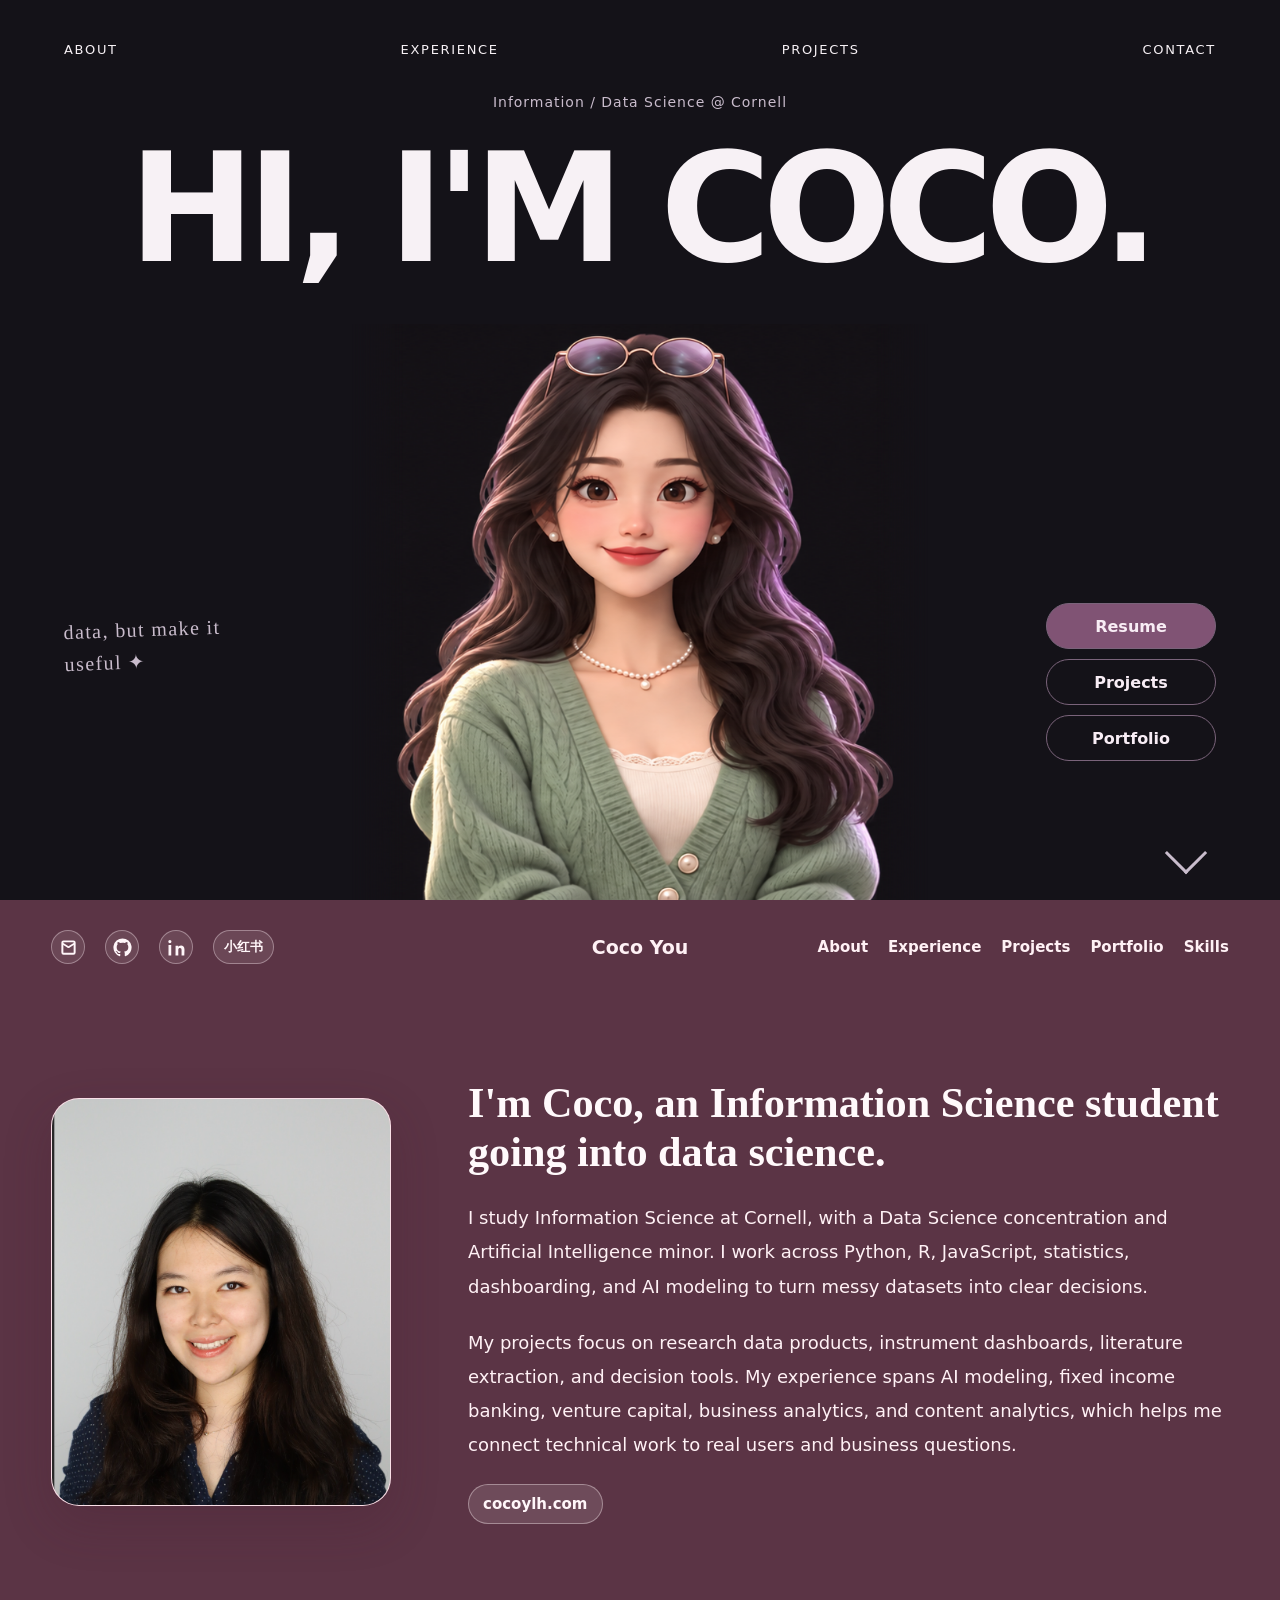
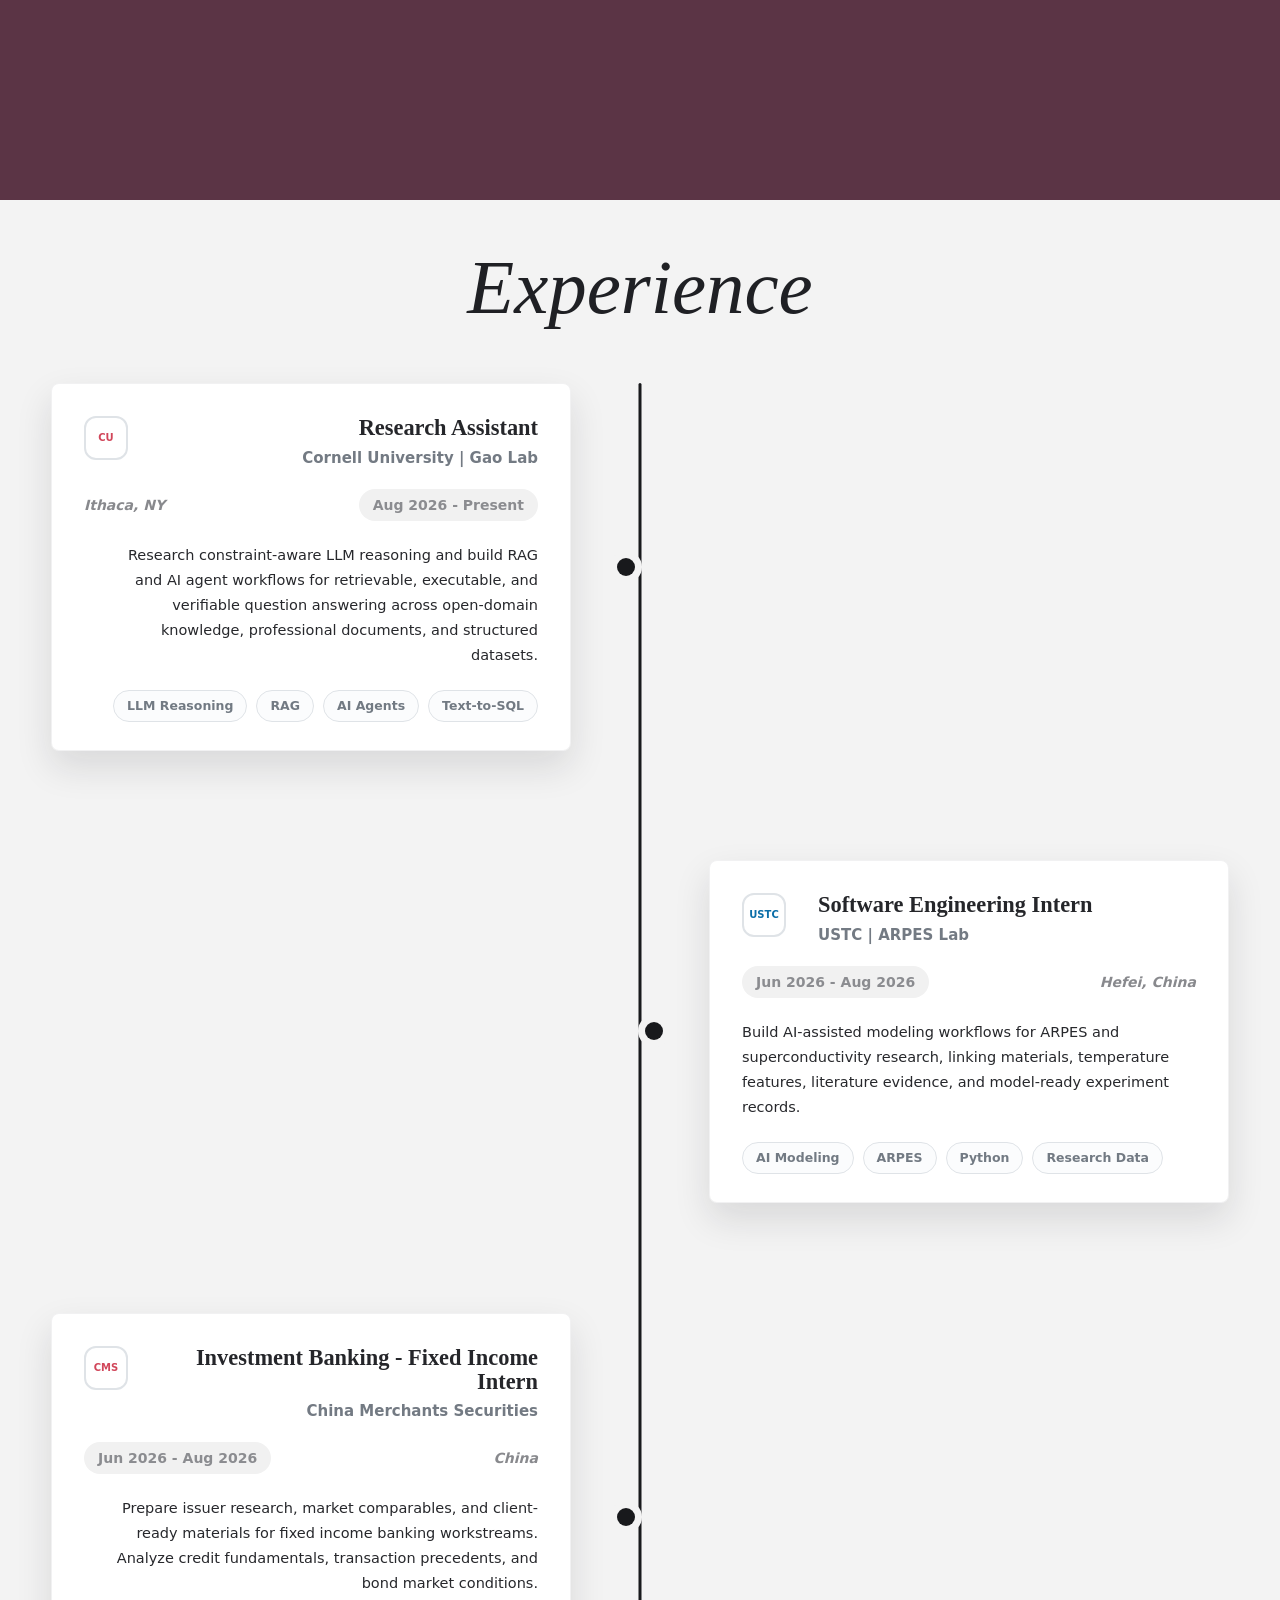
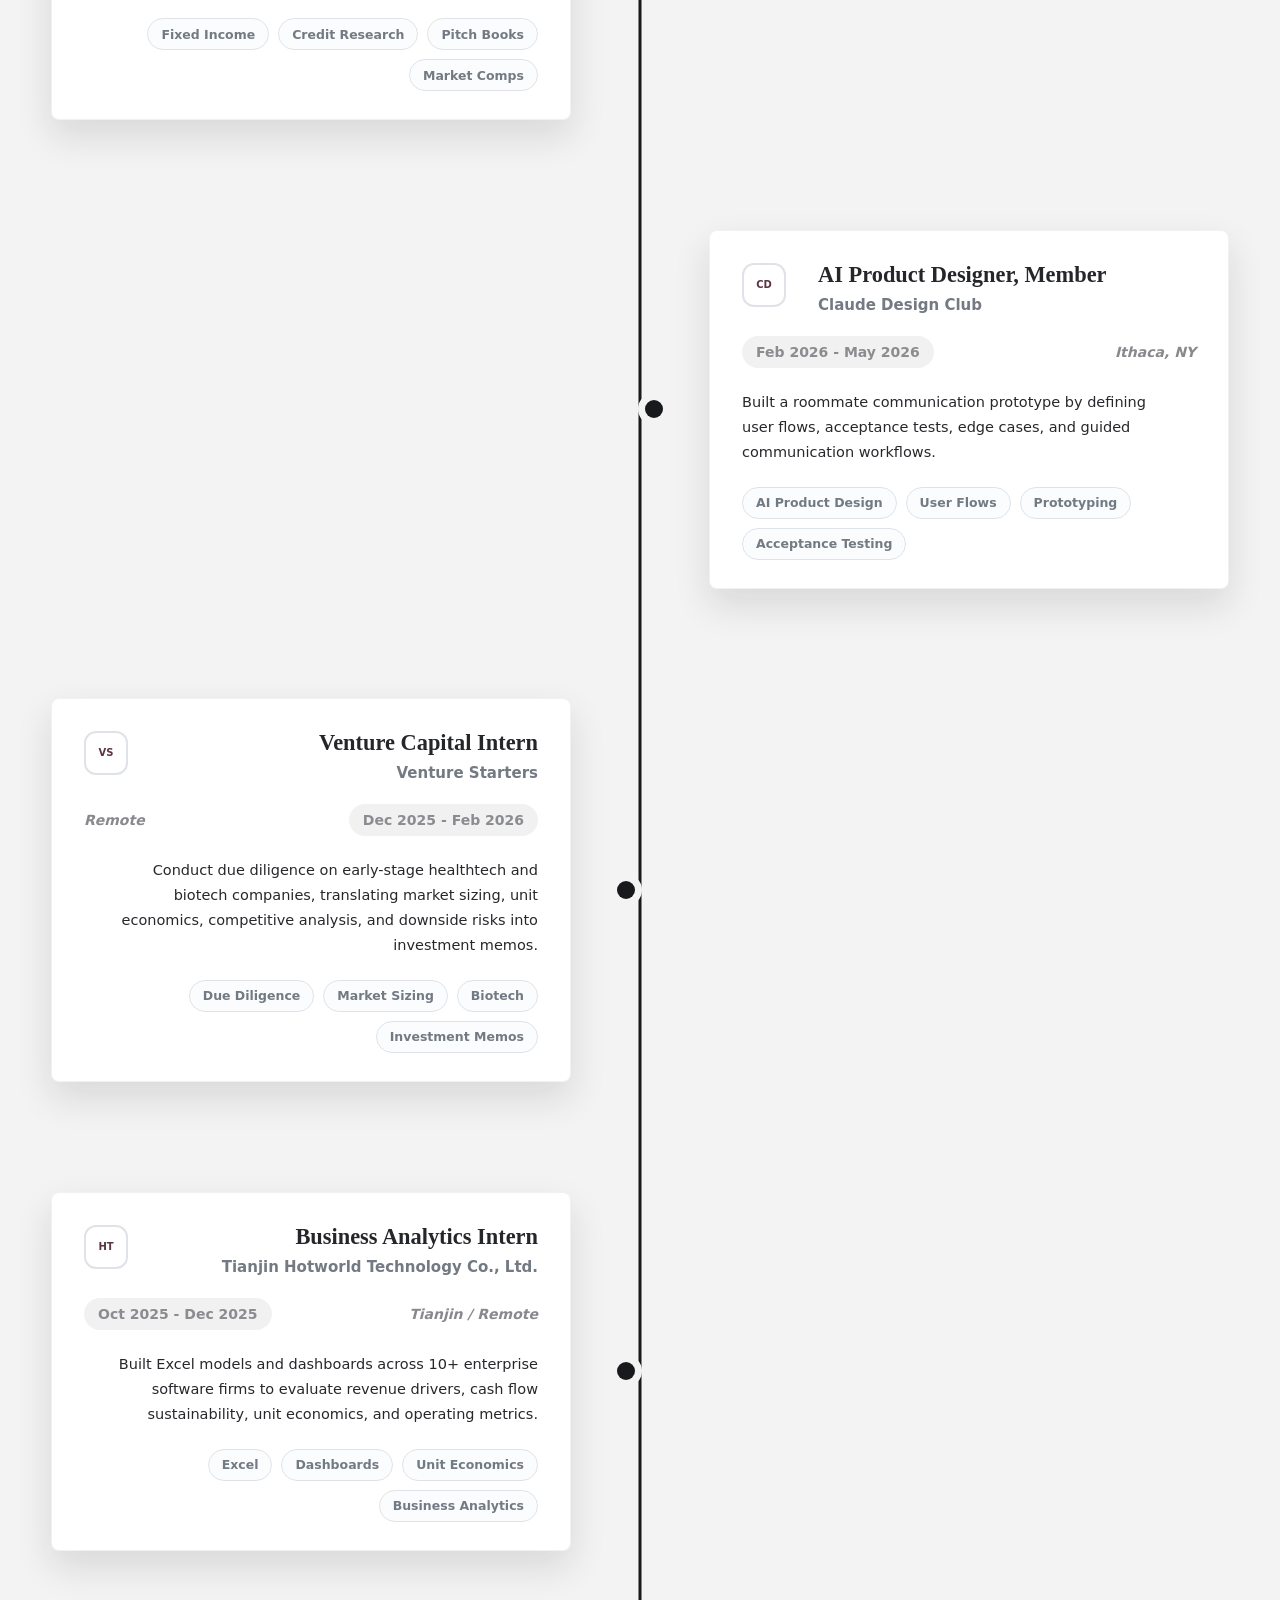
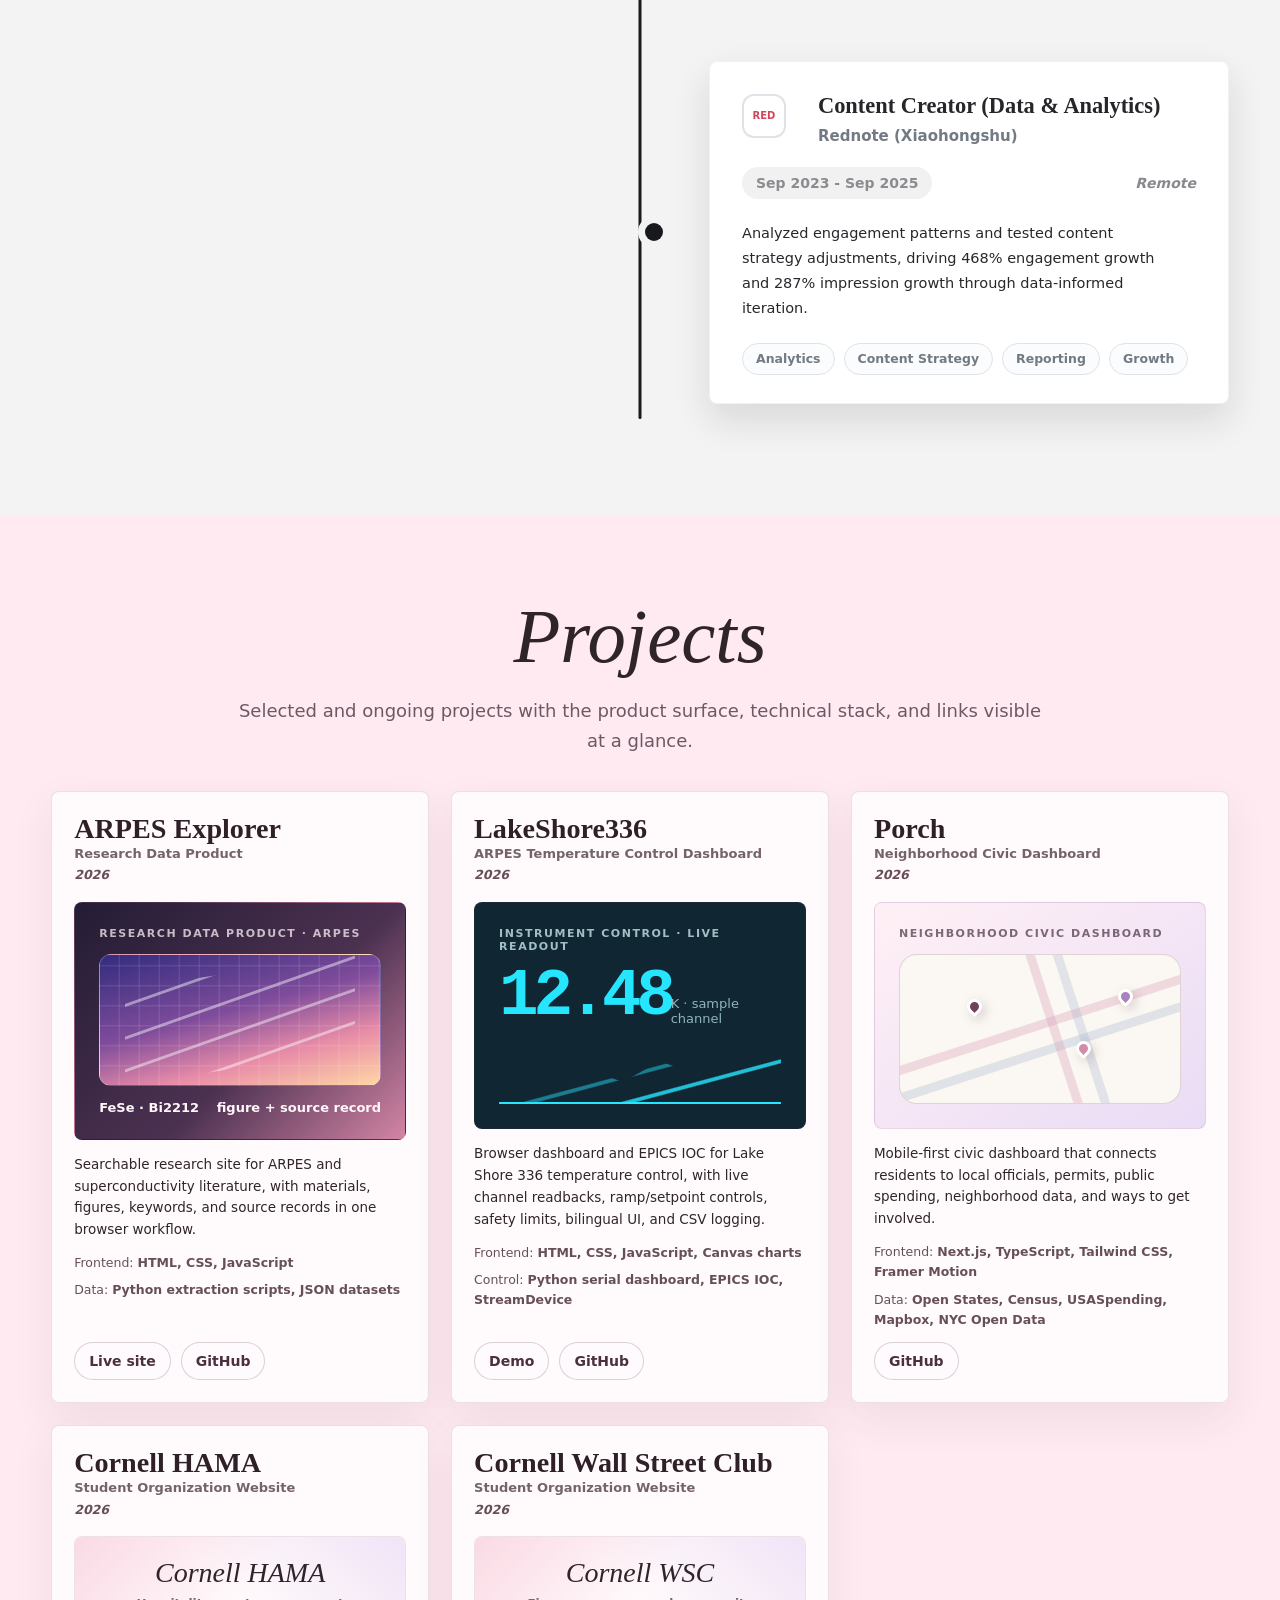
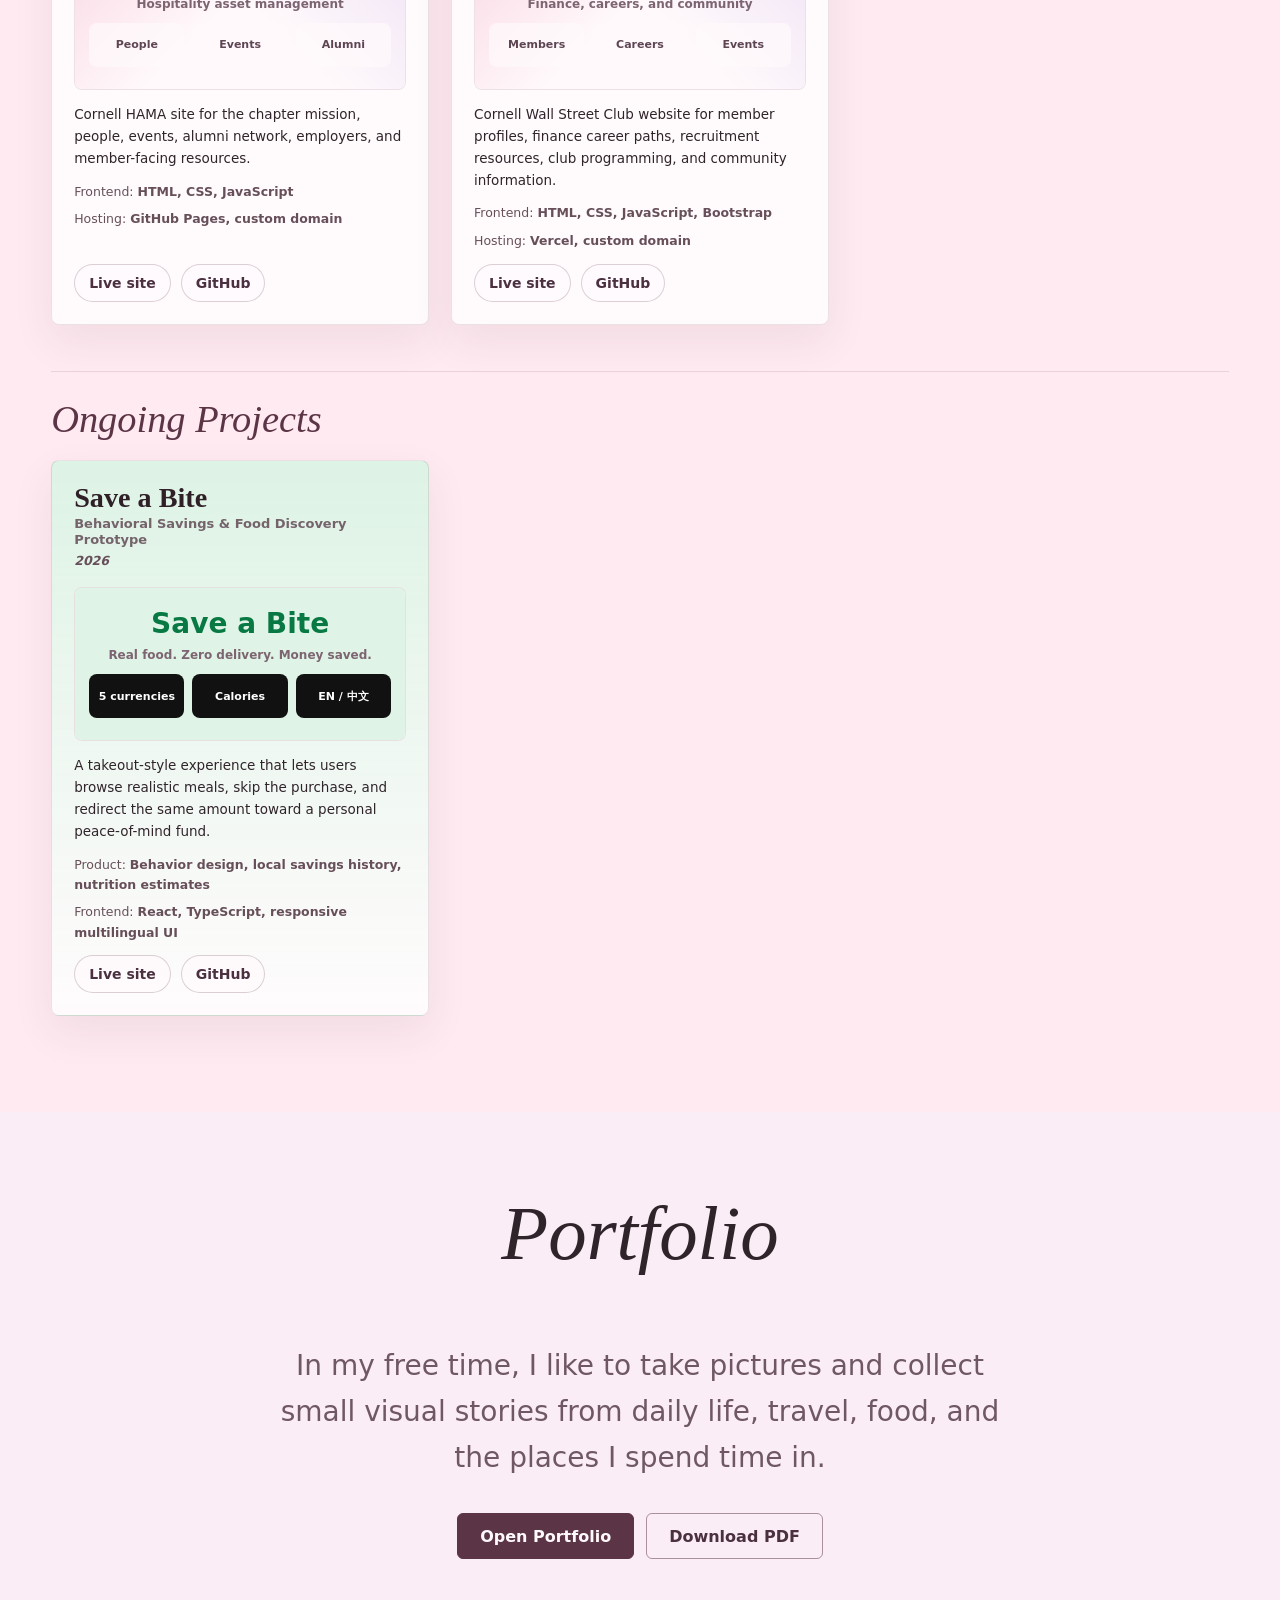
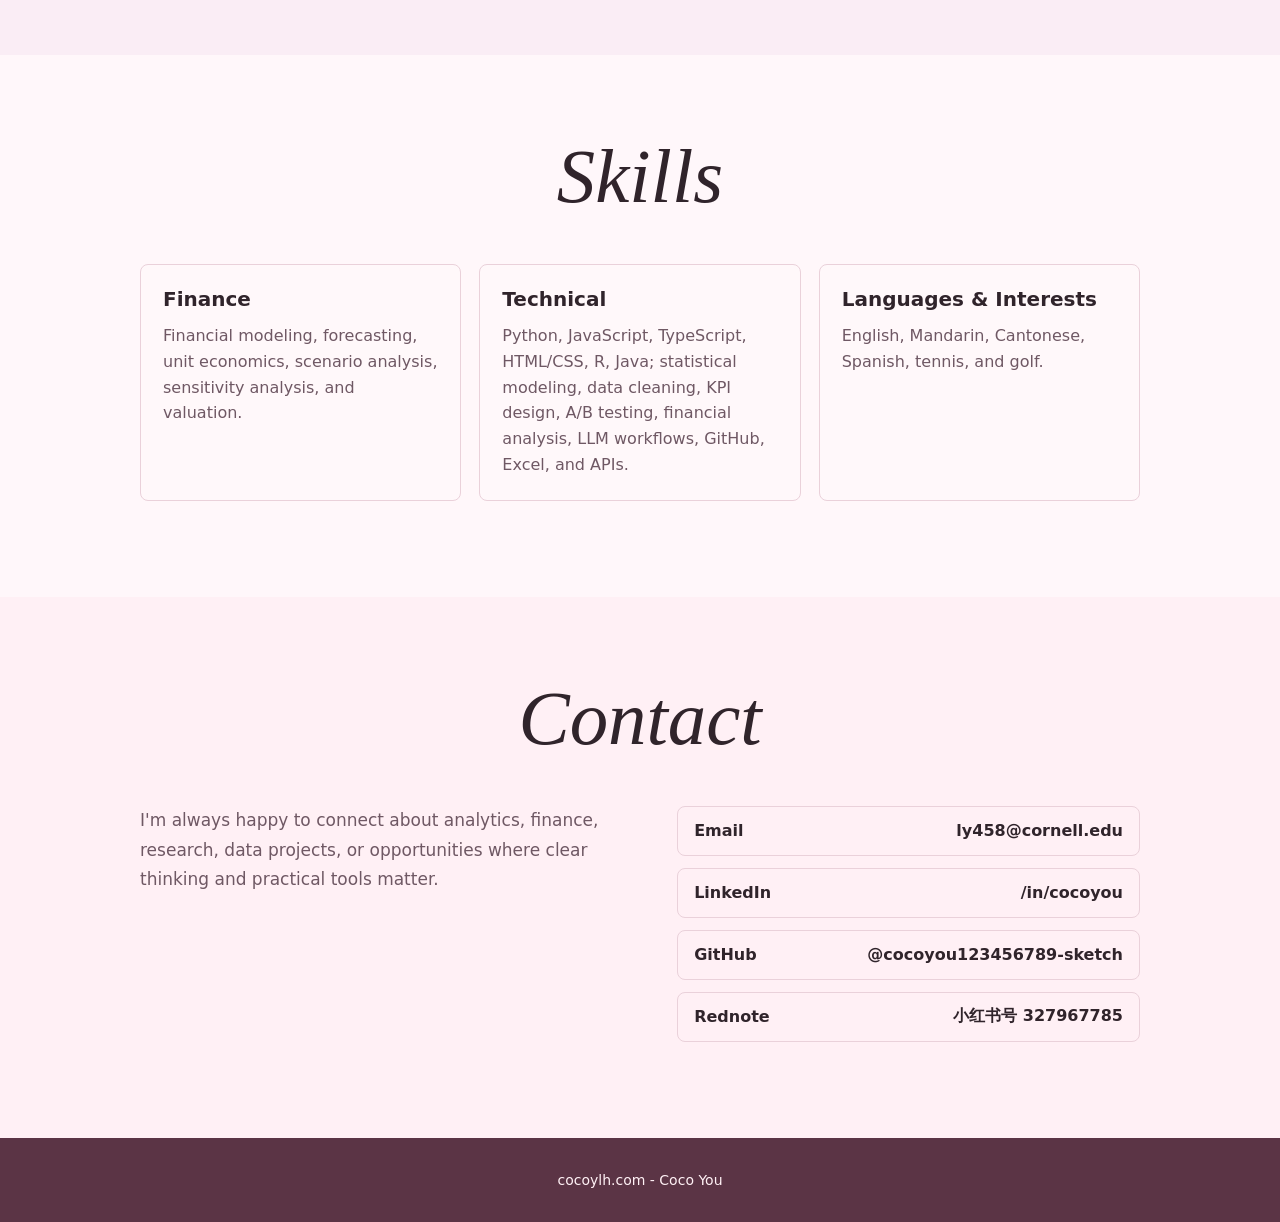
==== index.html @ ee73c0f4 "Smooth avatar gaze with damping and stable pose transitions" ====
<!doctype html>
<html lang="en">
<head>
  <meta charset="utf-8">
  <meta name="viewport" content="width=device-width, initial-scale=1">
  <meta name="description" content="Coco You - Information Science student at Cornell University focused on data science and product analytics.">
  <meta property="og:title" content="Coco You">
  <meta property="og:description" content="Information Science @ Cornell. Data science and product analytics.">
  <meta property="og:type" content="website">
  <meta property="og:image" content="assets/headshot-original.jpeg">
  <title>Coco You</title>
  <style>
    :root {
      --paper: #fff7fa;
      --paper-2: #fff0f5;
      --paper-3: #faedf5;
      --ink: #30242b;
      --muted: #7d6872;
      --dark: #5b3445;
      --dark-soft: #704357;
      --cream: #fff9fb;
      --line: #ead1da;
      --accent: #e9a8bd;
      --mint: #f7d6df;
      --sky: #f8cdda;
      --lilac: #eadcf5;
      --butter: #ffe3ec;
    }

    * {
      box-sizing: border-box;
    }

    html {
      max-width: 100%;
      overflow-x: hidden;
      scroll-behavior: smooth;
    }

    body {
      margin: 0;
      max-width: 100%;
      overflow-x: hidden;
      background: var(--paper);
      color: var(--ink);
      font-family: Inter, ui-sans-serif, system-ui, -apple-system, BlinkMacSystemFont, "Segoe UI", sans-serif;
      letter-spacing: 0;
    }

    a {
      color: inherit;
      text-decoration: none;
    }

    .hero {
      min-height: 100vh;
      display: grid;
      place-items: center;
      padding: 82px 24px 92px;
      position: relative;
      text-align: center;
      background:
        linear-gradient(135deg, rgba(248, 205, 220, 0.62), transparent 38%),
        linear-gradient(225deg, rgba(234, 220, 245, 0.5), transparent 42%),
        var(--paper);
      isolation: isolate;
      overflow: hidden;
    }

    .floating-orb {
      position: absolute;
      z-index: 0;
      border-radius: 50%;
      pointer-events: none;
      will-change: transform;
    }

    .floating-orb.ring-orb {
      width: 260px;
      height: 260px;
      top: 11%;
      left: -92px;
      border: 1px solid rgba(91, 52, 69, 0.16);
      box-shadow: 0 0 0 18px rgba(233, 168, 189, 0.1), 0 0 0 38px rgba(233, 168, 189, 0.06);
      animation: orb-drift 13s ease-in-out infinite;
    }

    .floating-orb.solid-orb {
      width: 150px;
      height: 150px;
      right: 7%;
      bottom: 13%;
      background: var(--lilac);
      opacity: 0.55;
      animation: orb-drift-alt 17s ease-in-out infinite;
    }

    @keyframes orb-drift {
      0%, 100% { transform: translate3d(0, 0, 0) rotate(0deg); }
      35% { transform: translate3d(28px, 16px, 0) rotate(4deg); }
      70% { transform: translate3d(8px, 42px, 0) rotate(-3deg); }
    }

    @keyframes orb-drift-alt {
      0%, 100% { transform: translate3d(0, 0, 0); }
      40% { transform: translate3d(-22px, -18px, 0); }
      75% { transform: translate3d(-8px, 18px, 0); }
    }

    .hero-content {
      display: grid;
      justify-items: center;
      position: relative;
      z-index: 1;
    }

    /* A small, cursor-aware portrait adds the playful, living detail from the reference. */
    .cursor-companion {
      --companion-x: 0px;
      --companion-y: 0px;
      --companion-tilt: 0deg;
      --gaze-x: 0px;
      --gaze-y: 0px;
      --head-turn: 0deg;
      position: absolute;
      z-index: 1;
      right: clamp(18px, 6vw, 92px);
      bottom: clamp(26px, 5vh, 64px);
      width: clamp(246px, 28vw, 410px);
      aspect-ratio: 0.78;
      transform: translate3d(var(--companion-x), var(--companion-y), 0) rotate(var(--companion-tilt));
      transition: transform 520ms cubic-bezier(.2,.75,.25,1);
      pointer-events: none;
      filter: drop-shadow(0 18px 24px rgba(91, 52, 69, .14));
    }

    .companion-card {
      position: relative;
      width: 100%;
      height: 100%;
      padding: 9px 9px 12px;
      border: 1px solid rgba(91, 52, 69, .18);
      border-radius: 44% 44% 22% 22% / 30% 30% 16% 16%;
      background: rgba(255, 249, 251, .72);
      backdrop-filter: blur(8px);
      transform: rotate(-3deg);
    }

    .companion-portrait {
      position: relative;
      height: 100%;
      overflow: hidden;
      perspective: 700px;
      border-radius: 38% 38% 18% 18% / 26% 26% 14% 14%;
      background: var(--lilac);
    }

    .companion-portrait::after {
      content: "";
      position: absolute;
      inset: 0;
      background: linear-gradient(145deg, rgba(255,255,255,.36), transparent 42%, rgba(91,52,69,.12));
      mix-blend-mode: soft-light;
    }

    .companion-portrait img {
      width: 100%;
      height: 100%;
      display: block;
      object-fit: cover;
      object-position: center top;
      transform: translate3d(var(--gaze-x), var(--gaze-y), 0) rotateY(var(--head-turn)) scale(1.08);
      transform-origin: 50% 42%;
      transition: transform 520ms cubic-bezier(.2,.75,.25,1);
    }

    .companion-label {
      position: absolute;
      z-index: 2;
      left: 50%;
      bottom: -13px;
      padding: 6px 11px;
      border: 1px solid var(--line);
      border-radius: 999px;
      background: var(--cream);
      color: var(--dark);
      font-size: 11px;
      font-weight: 750;
      letter-spacing: .08em;
      text-transform: uppercase;
      white-space: nowrap;
      transform: translateX(-50%);
    }

    @media (max-width: 760px) {
      .cursor-companion { display: none; }
    }

    .hero-signoff {
      margin: 25px 0 0;
      color: var(--muted);
      font-family: "Bradley Hand", "Segoe Print", cursive;
      font-size: 18px;
      transform: rotate(-2deg);
    }

    .hero h1 {
      margin: 0;
      font-family: Georgia, "Times New Roman", serif;
      font-size: clamp(62px, 9.8vw, 142px);
      font-style: italic;
      font-weight: 500;
      line-height: 1;
      letter-spacing: 0;
      color: #3a2630;
    }

    .hero p {
      margin: 16px 0 34px;
      color: #5b4651;
      font-size: clamp(21px, 2.2vw, 32px);
      line-height: 1.35;
    }

    .hero p.hero-signoff {
      margin: 25px 0 0;
      color: var(--muted);
      font-size: 18px;
      line-height: 1.2;
    }

    .button-row {
      display: flex;
      justify-content: center;
      gap: 14px;
      flex-wrap: wrap;
    }

    .button {
      min-height: 46px;
      display: inline-flex;
      align-items: center;
      justify-content: center;
      padding: 0 22px;
      border: 1px solid rgba(91, 52, 69, 0.5);
      border-radius: 6px;
      background: transparent;
      color: #4b3040;
      font-weight: 650;
    }

    .button.primary {
      background: var(--dark);
      border-color: var(--dark);
      color: var(--cream);
    }

    .arrow {
      width: 30px;
      height: 30px;
      position: absolute;
      left: 50%;
      bottom: 32px;
      border-right: 3px solid #5b3445;
      border-bottom: 3px solid #5b3445;
      transform: translateX(-50%) rotate(45deg);
    }

    .dark {
      min-height: 100vh;
      padding: 30px clamp(22px, 4vw, 56px) 92px;
      background: var(--dark);
      color: var(--cream);
    }

    .nav {
      display: grid;
      grid-template-columns: 1fr auto 1fr;
      gap: 22px;
      align-items: center;
      margin-bottom: clamp(48px, 9vw, 116px);
    }

    .socials,
    .nav-links {
      display: flex;
      gap: 20px;
      align-items: center;
    }

    .nav-links {
      justify-content: flex-end;
      color: #fff1f5;
      font-size: 15px;
      font-weight: 550;
    }

    .brand {
      color: #fff1f5;
      font-size: 19px;
      font-weight: 700;
    }

    .icon-link {
      width: 34px;
      height: 34px;
      display: grid;
      place-items: center;
      border: 1px solid rgba(255, 241, 245, 0.36);
      border-radius: 50%;
      background: rgba(255, 241, 245, 0.1);
      color: #fff6f9;
      transition: background 160ms ease, border-color 160ms ease, transform 160ms ease;
    }

    .icon-link:hover {
      transform: translateY(-2px);
      border-color: rgba(255, 241, 245, 0.72);
      background: rgba(255, 241, 245, 0.18);
    }

    .icon-link svg {
      width: 19px;
      height: 19px;
      fill: currentColor;
    }

    .icon-link.text-icon {
      width: auto;
      min-width: 58px;
      padding: 0 10px;
      border-radius: 999px;
      font-size: 13px;
      font-weight: 850;
      letter-spacing: 0;
    }

    .about {
      max-width: 1260px;
      display: grid;
      grid-template-columns: minmax(230px, 340px) minmax(0, 1fr);
      gap: clamp(36px, 6vw, 88px);
      align-items: center;
      margin: 0 auto;
    }

    .portrait {
      width: 100%;
      max-width: 340px;
      justify-self: center;
      aspect-ratio: 1 / 1.2;
      overflow: hidden;
      border: 1px solid rgba(255, 241, 245, 0.32);
      border-radius: 28px;
      background: var(--mint);
      box-shadow: 0 18px 48px rgba(65, 30, 46, 0.24);
    }

    .portrait img {
      display: block;
      width: 100%;
      height: 100%;
      object-fit: cover;
      object-position: center -18px;
    }

    .about h2 {
      max-width: 980px;
      margin: 0 0 24px;
      font-family: Georgia, "Times New Roman", serif;
      font-size: clamp(31px, 3.3vw, 50px);
      font-weight: 600;
      line-height: 1.16;
      letter-spacing: 0;
    }

    .about p {
      max-width: 970px;
      margin: 0 0 22px;
      color: #fff1f5;
      font-size: 18px;
      line-height: 1.9;
    }

    .about-site-link {
      display: inline-flex;
      align-items: center;
      min-height: 40px;
      padding: 0 14px;
      border: 1px solid rgba(255, 241, 245, 0.38);
      border-radius: 999px;
      background: rgba(255, 241, 245, 0.12);
      color: #fff6f9;
      font-size: 15px;
      font-weight: 800;
    }

    .about-site-link:hover {
      background: rgba(255, 241, 245, 0.2);
      border-color: rgba(255, 241, 245, 0.68);
    }

    .section {
      padding: 82px clamp(22px, 4vw, 56px) 96px;
      background: var(--paper);
    }

    .section.alt {
      background: var(--paper-2);
    }

    .section.blush {
      background: #ffeaf1;
    }

    .section.portfolio-section {
      background: var(--paper-3);
    }

    .section h2 {
      margin: 0 0 46px;
      text-align: center;
      font-family: Georgia, "Times New Roman", serif;
      font-size: clamp(48px, 6vw, 86px);
      font-style: italic;
      font-weight: 500;
      line-height: 1.05;
      letter-spacing: 0;
    }

    .creative-portfolio {
      max-width: 920px;
      margin: 0 auto;
      display: grid;
      gap: 22px;
      text-align: center;
    }

    .creative-portfolio p {
      max-width: 760px;
      margin: 0 auto;
      color: #6f5864;
      font-size: clamp(20px, 2.2vw, 28px);
      line-height: 1.65;
    }

    .portfolio-actions {
      display: flex;
      justify-content: center;
      gap: 12px;
      flex-wrap: wrap;
      margin-top: 10px;
    }

    .experience-timeline,
    .card-grid,
    .project-grid,
    .contact {
      max-width: 1000px;
      margin: 0 auto;
    }

    .experience-section {
      background: #f3f3f3;
      padding-top: 48px;
    }

    .experience-section h2 {
      margin-bottom: 54px;
      color: #1f2024;
    }

    .experience-timeline {
      position: relative;
      display: grid;
      grid-template-columns: minmax(0, 1fr) 92px minmax(0, 1fr);
      row-gap: 110px;
      column-gap: 72px;
      max-width: 1220px;
      padding: 0 0 16px;
    }

    .experience-timeline::before {
      content: "";
      position: absolute;
      top: 0;
      bottom: 0;
      left: 50%;
      width: 3px;
      border-radius: 999px;
      background: #18191c;
      transform: translateX(-50%);
    }

    .experience-card {
      position: relative;
      width: calc(50% - 54px);
      max-width: 520px;
      min-height: 340px;
      display: grid;
      align-content: space-between;
      gap: 22px;
      padding: 32px 32px 28px;
      border: 1px solid rgba(30, 31, 35, 0.06);
      border-radius: 8px;
      background: #ffffff;
      box-shadow: 0 16px 36px rgba(26, 27, 31, 0.12);
      color: #25262a;
    }

    .experience-card::after {
      content: "";
      position: absolute;
      top: 50%;
      width: 18px;
      height: 18px;
      border-radius: 50%;
      background: #18191c;
      transform: translateY(-50%);
      box-shadow: 0 0 0 7px #f3f3f3;
    }

    .experience-card.left {
      grid-column: 1 / -1;
      justify-self: start;
      text-align: right;
    }

    .experience-card.left::after {
      right: -65px;
    }

    .experience-card.right {
      grid-column: 1 / -1;
      justify-self: end;
      text-align: left;
    }

    .experience-card.right::after {
      left: -65px;
    }

    .experience-head {
      display: grid;
      grid-template-columns: 58px 1fr;
      gap: 18px;
      align-items: start;
    }

    .experience-logo {
      width: 44px;
      height: 44px;
      display: grid;
      place-items: center;
      border: 2px solid #dfe3e7;
      border-radius: 12px;
      background: #fff;
      color: #5b3445;
      font-size: 10px;
      font-weight: 900;
      line-height: 1;
      text-align: center;
    }

    .experience-logo.mark-ring {
      color: #111;
      font-size: 20px;
    }

    .experience-logo.mark-blue {
      color: #0b6ea8;
    }

    .experience-logo.mark-red {
      color: #d1465a;
    }

    .experience-title h3 {
      margin: 0 0 8px;
      font-family: Georgia, "Times New Roman", serif;
      font-size: clamp(22px, 1.75vw, 29px);
      font-weight: 700;
      line-height: 1.05;
      letter-spacing: 0;
    }

    .experience-title strong {
      color: #737a83;
      font-size: 15px;
      line-height: 1.22;
    }

    .experience-meta {
      display: flex;
      align-items: center;
      justify-content: space-between;
      gap: 18px;
      color: #88898d;
      font-size: 14px;
      font-style: italic;
      font-weight: 700;
    }

    .experience-card.left .experience-meta {
      flex-direction: row-reverse;
    }

    .experience-date {
      display: inline-flex;
      align-items: center;
      min-height: 32px;
      padding: 0 14px;
      border-radius: 999px;
      background: #f1f1f1;
      color: #8b8c90;
      font-style: normal;
      font-weight: 800;
      white-space: nowrap;
    }

    .experience-copy {
      max-width: 430px;
      margin: 0;
      color: #27282c;
      font-size: 14.5px;
      line-height: 1.72;
    }

    .experience-card.left .experience-copy {
      margin-left: auto;
    }

    .experience-tags {
      display: flex;
      flex-wrap: wrap;
      gap: 9px;
    }

    .experience-card.left .experience-tags {
      justify-content: flex-end;
    }

    .experience-tag {
      display: inline-flex;
      align-items: center;
      justify-content: center;
      min-height: 32px;
      padding: 0 13px;
      border: 1px solid #dfe3e7;
      border-radius: 999px;
      background: #fbfcfd;
      color: #727a83;
      font-size: 12.5px;
      font-weight: 800;
    }

    .js-enabled .experience-timeline::before {
      transform: translateX(-50%) scaleY(0);
      transform-origin: top center;
      transition: transform 1200ms cubic-bezier(0.22, 1, 0.36, 1);
    }

    .js-enabled .experience-section.is-visible .experience-timeline::before {
      transform: translateX(-50%) scaleY(1);
    }

    .js-enabled .experience-card {
      opacity: 0;
      transition:
        opacity 700ms ease,
        transform 850ms cubic-bezier(0.22, 1, 0.36, 1);
      will-change: opacity, transform;
    }

    .js-enabled .experience-card.left {
      transform: translateX(-36px);
    }

    .js-enabled .experience-card.right {
      transform: translateX(36px);
    }

    .js-enabled .experience-section.is-visible .experience-card {
      opacity: 1;
      transform: translateX(0);
    }

    .js-enabled .experience-card::after {
      opacity: 0;
      transform: translateY(-50%) scale(0.45);
      transition:
        opacity 420ms ease,
        transform 520ms cubic-bezier(0.22, 1, 0.36, 1);
    }

    .js-enabled .experience-section.is-visible .experience-card::after {
      opacity: 1;
      transform: translateY(-50%) scale(1);
    }

    .js-enabled .experience-tag {
      opacity: 0;
      transform: translateY(8px);
      transition:
        opacity 420ms ease,
        transform 520ms cubic-bezier(0.22, 1, 0.36, 1);
    }

    .js-enabled .experience-section.is-visible .experience-tag {
      opacity: 1;
      transform: translateY(0);
    }

    .js-enabled .experience-card:nth-child(1),
    .js-enabled .experience-card:nth-child(1)::after {
      transition-delay: 80ms;
    }

    .js-enabled .experience-card:nth-child(2),
    .js-enabled .experience-card:nth-child(2)::after {
      transition-delay: 220ms;
    }

    .js-enabled .experience-card:nth-child(3),
    .js-enabled .experience-card:nth-child(3)::after {
      transition-delay: 360ms;
    }

    .js-enabled .experience-card:nth-child(4),
    .js-enabled .experience-card:nth-child(4)::after {
      transition-delay: 500ms;
    }

    .js-enabled .experience-card:nth-child(5),
    .js-enabled .experience-card:nth-child(5)::after {
      transition-delay: 640ms;
    }

    .js-enabled .experience-card:nth-child(6),
    .js-enabled .experience-card:nth-child(6)::after {
      transition-delay: 780ms;
    }

    .js-enabled .experience-card:nth-child(7),
    .js-enabled .experience-card:nth-child(7)::after {
      transition-delay: 920ms;
    }

    .js-enabled .experience-section.is-visible .experience-card:nth-child(1) .experience-tag {
      transition-delay: 300ms;
    }

    .js-enabled .experience-section.is-visible .experience-card:nth-child(2) .experience-tag {
      transition-delay: 440ms;
    }

    .js-enabled .experience-section.is-visible .experience-card:nth-child(3) .experience-tag {
      transition-delay: 580ms;
    }

    .js-enabled .experience-section.is-visible .experience-card:nth-child(4) .experience-tag {
      transition-delay: 720ms;
    }

    .js-enabled .experience-section.is-visible .experience-card:nth-child(5) .experience-tag {
      transition-delay: 860ms;
    }

    .js-enabled .experience-section.is-visible .experience-card:nth-child(6) .experience-tag {
      transition-delay: 1000ms;
    }

    .js-enabled .experience-section.is-visible .experience-card:nth-child(7) .experience-tag {
      transition-delay: 1140ms;
    }

    @media (prefers-reduced-motion: reduce) {
      .js-enabled .experience-timeline::before,
      .js-enabled .experience-card,
      .js-enabled .experience-card::after,
      .js-enabled .experience-tag {
        opacity: 1;
        transform: none;
        transition: none;
      }

      .js-enabled .experience-card::after {
        transform: translateY(-50%);
      }

      .floating-orb {
        animation: none;
      }
    }

    .card-grid {
      display: grid;
      grid-template-columns: repeat(3, minmax(0, 1fr));
      gap: 18px;
    }

    .card {
      min-height: 168px;
      padding: 22px;
      border: 1px solid var(--line);
      border-radius: 8px;
      background: rgba(255, 250, 252, 0.5);
    }

    .project-intro {
      max-width: 820px;
      margin: -28px auto 34px;
      color: #6f5864;
      font-size: 18px;
      line-height: 1.7;
      text-align: center;
    }

    .project-grid {
      max-width: 1560px;
      display: grid;
      grid-template-columns: repeat(3, minmax(0, 1fr));
      gap: 22px;
      align-items: stretch;
    }

    .project-group-heading {
      grid-column: 1 / -1;
      margin: 24px 0 -2px;
      padding-top: 26px;
      border-top: 1px solid var(--line);
      color: var(--dark);
      font-family: Georgia, "Times New Roman", serif;
      font-size: clamp(28px, 3vw, 42px);
      font-style: italic;
      line-height: 1.1;
    }

    .project-timeline {
      max-width: 980px;
      margin: 0 auto;
      display: grid;
      gap: 64px;
    }

    .project-entry {
      display: grid;
      grid-template-columns: minmax(150px, 190px) minmax(0, 1fr);
      gap: clamp(28px, 5vw, 58px);
      padding-top: 38px;
      border-top: 1px solid var(--line);
    }

    .project-entry:first-child {
      padding-top: 0;
      border-top: 0;
    }

    .project-time {
      color: var(--muted);
      font-size: 18px;
      font-style: italic;
      line-height: 1.45;
    }

    .project-time strong {
      display: block;
      margin-bottom: 8px;
      color: var(--dark);
      font-size: 14px;
      font-style: normal;
      letter-spacing: 0.08em;
      text-transform: uppercase;
    }

    .project-case {
      display: grid;
      gap: 24px;
    }

    .project-case h3 {
      margin: 0;
      font-family: Georgia, "Times New Roman", serif;
      font-size: clamp(38px, 5vw, 68px);
      font-weight: 650;
      line-height: 0.98;
      letter-spacing: 0;
      color: #2f2028;
    }

    .project-subtitle {
      margin: -12px 0 0;
      color: #74636b;
      font-size: clamp(21px, 2.2vw, 29px);
      font-weight: 800;
      line-height: 1.25;
    }

    .project-showcase {
      width: min(100%, 720px);
      justify-self: center;
      margin: 10px 0 4px;
    }

    .project-case .project-visual {
      min-height: 260px;
      border-radius: 14px;
      box-shadow: 0 22px 56px rgba(91, 52, 69, 0.12);
    }

    .project-case .site-preview-card {
      min-height: 260px;
    }

    .project-copy {
      margin: 0;
      color: #30242b;
      font-size: clamp(20px, 2.25vw, 28px);
      line-height: 1.72;
    }

    .build-notes {
      display: grid;
      gap: 10px;
      color: #30242b;
      font-size: 19px;
      line-height: 1.5;
    }

    .build-notes p {
      margin: 0;
    }

    .build-notes strong {
      font-weight: 850;
    }

    .project-link-row {
      display: flex;
      flex-wrap: wrap;
      gap: 10px;
    }

    .project-link-row a {
      display: inline-flex;
      align-items: center;
      min-height: 38px;
      padding: 0 14px;
      border: 1px solid rgba(91, 52, 69, 0.22);
      border-radius: 999px;
      background: rgba(255, 250, 252, 0.72);
      color: #4b3040;
      font-size: 14px;
      font-weight: 750;
    }

    .project-card {
      min-height: 500px;
      display: flex;
      flex-direction: column;
      gap: 12px;
      padding: 22px;
      border: 1px solid rgba(91, 52, 69, 0.13);
      border-radius: 8px;
      background: rgba(255, 255, 255, 0.82);
      box-shadow: 0 16px 42px rgba(91, 52, 69, 0.08);
      transition: transform 180ms ease, box-shadow 180ms ease;
    }

    .project-card:hover {
      transform: translateY(-4px);
      box-shadow: 0 24px 70px rgba(91, 52, 69, 0.13);
    }

    .project-content {
      display: grid;
      gap: 3px;
    }

    .project-card.mint {
      background: linear-gradient(180deg, rgba(247, 214, 223, 0.86), rgba(255, 250, 252, 0.62));
    }

    .project-card.sky {
      background: linear-gradient(180deg, rgba(248, 205, 218, 0.82), rgba(255, 250, 252, 0.62));
    }

    .project-card.blush-card {
      background: linear-gradient(180deg, rgba(255, 218, 229, 0.86), rgba(255, 250, 252, 0.62));
    }

    .project-card.lilac {
      background: linear-gradient(180deg, rgba(234, 220, 245, 0.82), rgba(255, 250, 252, 0.62));
    }

    .project-card.butter {
      background: linear-gradient(180deg, rgba(255, 227, 236, 0.86), rgba(255, 250, 252, 0.62));
    }

    .project-card.leetcode-card {
      background: linear-gradient(180deg, rgba(220, 238, 232, 0.92), rgba(255, 250, 252, 0.72));
    }

    .project-card .site-preview-card.leetcode-preview {
      background: #151e1b;
      color: #e3eee9;
    }

    .project-card .site-preview-card.leetcode-preview strong {
      color: #e3eee9;
      font-family: ui-monospace, SFMono-Regular, Menlo, Monaco, Consolas, monospace;
      font-style: normal;
      font-weight: 750;
    }

    .project-card .site-preview-card.leetcode-preview span {
      color: #a9bbb5;
    }

    .project-card .leetcode-preview .mini-metric {
      border: 1px solid #33423d;
      background: #24312d;
      color: #8ee3c8;
    }

    .project-card.savebite-card {
      background: linear-gradient(180deg, rgba(220, 243, 228, 0.96), rgba(255, 255, 255, 0.82));
    }

    .project-card .site-preview-card.savebite-preview {
      background: #dff4e6;
      color: #111;
    }

    .project-card .site-preview-card.savebite-preview strong {
      color: #087943;
      font-family: Inter, ui-sans-serif, system-ui, sans-serif;
      font-style: normal;
      font-weight: 850;
    }

    .project-card .savebite-preview .mini-metric {
      background: #111;
      color: #fff;
    }

    .ls336-preview .mini-panel {
      background: #102733;
      border-color: rgba(38, 230, 255, 0.18);
    }

    .ls336-preview .mini-line {
      background: rgba(207, 233, 239, 0.2);
    }

    .ls336-preview .mini-chip {
      background: rgba(38, 230, 255, 0.12);
      color: #26e6ff;
    }

    .ls336-preview .bar {
      background: #26e6ff;
    }

    /* Project-specific thumbnail art keeps the cards from reading like generic mockups. */
    .project-visual.arpes-art {
      min-height: 260px;
      padding: 24px;
      background: linear-gradient(135deg, #241c35, #4c3151 58%, #d485a5);
      color: #fff7fa;
      overflow: hidden;
    }

    .arpes-art .art-kicker,
    .lakeshore-art .art-kicker,
    .porch-art .art-kicker {
      display: block;
      margin-bottom: 14px;
      font-size: 11px;
      font-weight: 800;
      letter-spacing: .14em;
      text-transform: uppercase;
      opacity: .72;
    }

    .arpes-art .spectral-map {
      height: 132px;
      border: 1px solid rgba(255,255,255,.22);
      border-radius: 12px;
      background:
        repeating-linear-gradient(90deg, transparent 0 18px, rgba(255,255,255,.09) 19px 20px),
        repeating-linear-gradient(0deg, transparent 0 18px, rgba(255,255,255,.09) 19px 20px),
        linear-gradient(165deg, #332c7e, #7f4c9b 44%, #e88ca8 72%, #ffd6a5);
      position: relative;
      overflow: hidden;
    }

    .spectral-map::after {
      content: "";
      position: absolute;
      inset: 13% 9%;
      background: repeating-linear-gradient(168deg, transparent 0 15px, rgba(255,255,255,.72) 16px 18px, transparent 19px 32px);
      opacity: .62;
      transform: skewY(-8deg);
    }

    .arpes-art .art-caption {
      display: flex;
      justify-content: space-between;
      margin-top: 14px;
      font-size: 13px;
      font-weight: 700;
    }

    .project-visual.lakeshore-art {
      min-height: 260px;
      padding: 24px;
      background: #102733;
      color: #d9f8fb;
      overflow: hidden;
    }

    .lakeshore-art .instrument-readout {
      display: flex;
      align-items: end;
      justify-content: space-between;
      margin-bottom: 20px;
    }

    .lakeshore-art .temperature {
      color: #26e6ff;
      font-family: ui-monospace, SFMono-Regular, Menlo, monospace;
      font-size: clamp(38px, 6vw, 66px);
      font-weight: 800;
      letter-spacing: -.08em;
      line-height: .9;
    }

    .lakeshore-art .unit {
      color: #8eb5bc;
      font-size: 13px;
    }

    .lakeshore-art .signal-line {
      height: 58px;
      border-bottom: 2px solid #26e6ff;
      background: linear-gradient(165deg, transparent 0 26%, rgba(38,230,255,.2) 27% 29%, transparent 30% 47%, rgba(38,230,255,.45) 48% 50%, transparent 51% 67%, rgba(38,230,255,.8) 68% 70%, transparent 71%);
      clip-path: polygon(0 80%, 12% 68%, 20% 73%, 32% 42%, 44% 62%, 57% 26%, 68% 45%, 78% 18%, 89% 34%, 100% 6%, 100% 100%, 0 100%);
    }

    .project-visual.porch-art {
      min-height: 260px;
      padding: 24px;
      background: linear-gradient(145deg, #fff0f5, #e9dcf5);
      color: #4d3545;
      overflow: hidden;
    }

    .porch-art .map-surface {
      height: 150px;
      position: relative;
      border: 1px solid rgba(91,52,69,.18);
      border-radius: 18px;
      background: #fbf8f3;
      overflow: hidden;
    }

    .map-surface::before,
    .map-surface::after {
      content: "";
      position: absolute;
      background: rgba(217, 161, 183, .36);
      transform: rotate(-18deg);
    }

    .map-surface::before { width: 130%; height: 9px; top: 43%; left: -12%; box-shadow: 0 26px rgba(161, 179, 206, .32); }
    .map-surface::after { width: 9px; height: 130%; top: -12%; left: 54%; box-shadow: 26px 0 rgba(161, 179, 206, .3); }

    .map-pin {
      position: absolute;
      z-index: 1;
      width: 15px;
      height: 15px;
      border: 3px solid #fff;
      border-radius: 50% 50% 50% 0;
      background: var(--dark-soft);
      box-shadow: 0 5px 12px rgba(91,52,69,.22);
      transform: rotate(-45deg);
    }

    .map-pin.one { top: 30%; left: 24%; }
    .map-pin.two { top: 58%; left: 63%; background: #d38ba7; }
    .map-pin.three { top: 23%; left: 78%; background: #a982c2; }

    .ls336-preview .bar:nth-child(2) {
      background: #ff8fb1;
    }

    .ls336-preview .bar:nth-child(3) {
      background: #6ed7ff;
    }

    .ls336-preview .bar:nth-child(4) {
      background: #ffc4d4;
    }

    .project-kicker {
      color: #8c6d7b;
      font-size: 13px;
      font-weight: 800;
      letter-spacing: 0.06em;
      text-transform: uppercase;
    }

    .project-card h3 {
      margin: 0;
      font-family: Georgia, "Times New Roman", serif;
      font-size: clamp(26px, 2.2vw, 34px);
      font-weight: 650;
      line-height: 1.04;
      letter-spacing: 0;
      color: #2f2028;
    }

    .project-card p {
      margin: 0;
      color: #674f5a;
      line-height: 1.62;
    }

    .project-card .project-subtitle {
      margin: 0;
      color: #74636b;
      font-size: 13px;
      font-weight: 850;
      line-height: 1.25;
    }

    .project-date {
      color: #806b75;
      font-size: 12.5px;
      font-style: italic;
      font-weight: 650;
    }

    .project-card .project-showcase {
      width: 100%;
      margin: 4px 0 2px;
      justify-self: stretch;
    }

    .project-card .project-visual {
      min-height: 152px;
      border-radius: 8px;
      box-shadow: none;
    }

    .project-card .site-preview-card {
      min-height: 152px;
    }

    .project-card .project-copy {
      color: #30242b;
      font-size: 13.5px;
      line-height: 1.62;
    }

    .project-card .build-notes {
      gap: 7px;
      color: #30242b;
      font-size: 12.5px;
      line-height: 1.45;
    }

    .project-card .project-link-row {
      margin-top: auto;
    }

    .project-actions {
      display: flex;
      flex-wrap: wrap;
      gap: 10px;
      margin-top: 18px;
    }

    .project-actions a {
      display: inline-flex;
      align-items: center;
      min-height: 34px;
      padding: 0 12px;
      border: 1px solid rgba(91, 52, 69, 0.22);
      border-radius: 999px;
      background: rgba(255, 250, 252, 0.72);
      color: #4b3040;
      font-size: 13px;
      font-weight: 750;
    }

    .project-visual {
      min-height: 168px;
      overflow: hidden;
      border: 1px solid rgba(91, 52, 69, 0.12);
      border-radius: 8px;
      background: rgba(255, 250, 252, 0.72);
      box-shadow: inset 0 1px 0 rgba(255, 255, 255, 0.8);
    }

    .visual-top {
      height: 32px;
      display: flex;
      align-items: center;
      gap: 7px;
      padding: 0 12px;
      border-bottom: 1px solid rgba(91, 52, 69, 0.1);
      background: rgba(255, 250, 252, 0.62);
    }

    .dot {
      width: 9px;
      height: 9px;
      border-radius: 50%;
      background: #e9a8bd;
    }

    .dot:nth-child(2) {
      background: #ffd7e3;
    }

    .dot:nth-child(3) {
      background: #cfa6d8;
    }

    .visual-body {
      padding: 14px;
    }

    .project-card .visual-body {
      padding: 10px;
    }

    .visual-search {
      height: 30px;
      display: flex;
      align-items: center;
      padding: 0 11px;
      border-radius: 999px;
      background: #fff9fb;
      color: #8b6b78;
      font-size: 12px;
      font-weight: 700;
      margin-bottom: 12px;
    }

    .project-card .visual-search {
      height: 24px;
      margin-bottom: 9px;
      font-size: 10.5px;
    }

    .mini-grid {
      display: grid;
      grid-template-columns: 1.1fr 0.9fr;
      gap: 10px;
    }

    .mini-panel {
      min-height: 82px;
      padding: 11px;
      border-radius: 8px;
      background: rgba(255, 250, 252, 0.72);
      border: 1px solid rgba(91, 52, 69, 0.09);
    }

    .project-card .mini-panel {
      min-height: 62px;
      padding: 9px;
    }

    .mini-line {
      height: 7px;
      border-radius: 999px;
      background: rgba(91, 52, 69, 0.16);
      margin-bottom: 8px;
    }

    .mini-line.short {
      width: 58%;
    }

    .mini-chip-row,
    .mini-status-row {
      display: flex;
      gap: 6px;
      flex-wrap: wrap;
      margin-top: 10px;
    }

    .mini-chip {
      min-height: 22px;
      padding: 0 8px;
      display: inline-flex;
      align-items: center;
      border-radius: 999px;
      background: rgba(91, 52, 69, 0.08);
      color: #604757;
      font-size: 11px;
      font-weight: 750;
    }

    .chart-bars {
      height: 90px;
      display: flex;
      align-items: end;
      gap: 7px;
      padding-top: 8px;
    }

    .project-card .chart-bars {
      height: 64px;
    }

    .bar {
      flex: 1;
      min-width: 10px;
      border-radius: 6px 6px 2px 2px;
      background: #e9a8bd;
    }

    .bar:nth-child(2) {
      height: 76%;
      background: #f3b7c7;
    }

    .bar:nth-child(3) {
      height: 52%;
      background: #d9badf;
    }

    .bar:nth-child(4) {
      height: 88%;
      background: #f8cdda;
    }

    .phone-preview {
      width: min(148px, 58%);
      margin: 0 auto;
      padding: 10px;
      border-radius: 22px;
      background: #5b3445;
      box-shadow: 0 14px 28px rgba(91, 52, 69, 0.2);
    }

    .project-card .phone-preview {
      width: min(116px, 50%);
      padding: 8px;
      border-radius: 18px;
    }

    .phone-screen {
      min-height: 150px;
      padding: 12px;
      border-radius: 16px;
      background: #fff9fb;
    }

    .project-card .phone-screen {
      min-height: 104px;
      padding: 9px;
      border-radius: 13px;
    }

    .order-card {
      padding: 9px;
      border-radius: 8px;
      background: #ffd7e3;
      margin-bottom: 9px;
    }

    .progress {
      height: 8px;
      border-radius: 999px;
      background: rgba(91, 52, 69, 0.13);
      overflow: hidden;
      margin-top: 8px;
    }

    .progress span {
      display: block;
      height: 100%;
      width: 72%;
      border-radius: inherit;
      background: #e9a8bd;
    }

    .site-preview-card {
      padding: 18px;
      min-height: 168px;
      display: grid;
      align-content: center;
      text-align: center;
      background:
        linear-gradient(135deg, rgba(248, 205, 218, 0.72), transparent 46%),
        linear-gradient(225deg, rgba(234, 220, 245, 0.72), transparent 46%),
      #fff9fb;
    }

    .project-card .site-preview-card {
      padding: 14px;
    }

    .site-preview-card strong {
      font-family: Georgia, "Times New Roman", serif;
      font-size: 34px;
      font-style: italic;
      font-weight: 500;
      line-height: 1;
    }

    .project-card .site-preview-card strong {
      font-size: 28px;
    }

    .site-preview-card span {
      margin-top: 10px;
      color: #7c6470;
      font-size: 12px;
      font-weight: 750;
    }

    .mini-metrics {
      display: grid;
      grid-template-columns: repeat(3, 1fr);
      gap: 8px;
      margin-top: 12px;
    }

    .mini-metric {
      min-height: 44px;
      display: grid;
      place-items: center;
      border-radius: 8px;
      background: rgba(255, 250, 252, 0.72);
      color: #5d4552;
      font-size: 11px;
      font-weight: 850;
      text-align: center;
    }

    .tags {
      display: flex;
      flex-wrap: wrap;
      gap: 8px;
    }

    .tag {
      display: inline-flex;
      align-items: center;
      min-height: 28px;
      padding: 0 10px;
      border: 1px solid rgba(91, 52, 69, 0.18);
      border-radius: 999px;
      background: rgba(255, 250, 252, 0.62);
      color: #5d4552;
      font-size: 13px;
      font-weight: 650;
    }

    .card h3 {
      margin: 0 0 12px;
      font-size: 20px;
    }

    .card p {
      margin: 0;
      color: #6f5864;
      line-height: 1.62;
    }

    .contact {
      display: grid;
      grid-template-columns: 1.1fr 1fr;
      gap: 28px;
      align-items: start;
    }

    .contact p {
      margin: 0;
      color: #6f5864;
      font-size: 17px;
      line-height: 1.75;
    }

    .contact-links {
      display: grid;
      gap: 12px;
    }

    .contact-links a {
      display: flex;
      align-items: center;
      justify-content: space-between;
      gap: 14px;
      min-height: 50px;
      padding: 0 16px;
      border: 1px solid var(--line);
      border-radius: 8px;
      font-weight: 650;
    }

    footer {
      padding: 34px 24px;
      background: var(--dark);
      color: #fff1f5;
      text-align: center;
      font-size: 14px;
    }

    @media (max-width: 860px) {
      .nav {
        grid-template-columns: 1fr;
        margin-bottom: 48px;
        text-align: center;
      }

      .socials,
      .nav-links {
        justify-content: center;
        flex-wrap: wrap;
      }

      .about,
      .project-entry,
      .card-grid,
      .project-grid,
      .contact {
        grid-template-columns: 1fr;
      }

      .experience-section h2 {
        margin-bottom: 34px;
      }

      .experience-timeline {
        grid-template-columns: 1fr;
        gap: 28px;
        padding-left: 28px;
      }

      .experience-timeline::before {
        left: 9px;
        transform: none;
      }

      .js-enabled .experience-timeline::before {
        transform: scaleY(0);
      }

      .js-enabled .experience-section.is-visible .experience-timeline::before {
        transform: scaleY(1);
      }

      .experience-card,
      .experience-card.left,
      .experience-card.right {
        grid-column: 1;
        width: 100%;
        max-width: none;
        min-height: auto;
        padding: 24px 22px;
        text-align: left;
      }

      .experience-card::after,
      .experience-card.left::after,
      .experience-card.right::after {
        left: -30px;
        right: auto;
        width: 18px;
        height: 18px;
      }

      .experience-card.left .experience-copy {
        margin-left: 0;
      }

      .experience-card.left .experience-meta {
        flex-direction: row;
      }

      .experience-card.left .experience-tags {
        justify-content: flex-start;
      }

      .js-enabled .experience-card.left,
      .js-enabled .experience-card.right {
        transform: translateY(24px);
      }

      .js-enabled .experience-section.is-visible .experience-card {
        transform: translateY(0);
      }

      .experience-head {
        grid-template-columns: 56px 1fr;
        gap: 14px;
      }

      .experience-logo {
        width: 48px;
        height: 48px;
      }

      .experience-title h3 {
        font-size: 24px;
      }

      .experience-title strong,
      .experience-copy {
        font-size: 16px;
      }

      .experience-meta {
        align-items: flex-start;
        flex-direction: column;
        gap: 10px;
        font-size: 15px;
      }

      .project-timeline {
        gap: 52px;
      }

      .project-time {
        font-size: 16px;
      }

      .project-case .project-visual {
        min-height: 220px;
      }

      .portrait {
        max-width: 330px;
        margin: 0 auto;
      }
    }
    .hero { min-height: 820px; height: 100svh; display: flex; flex-direction: column; justify-content: flex-start; padding: 32px 5vw 0; background: #141218; color: #f7f1f5; }
    .hero .floating-orb { display: none; }
    .hero-nav { width: 100%; display: flex; justify-content: space-between; position: relative; z-index: 3; padding-bottom: 26px; font-size: 13px; letter-spacing: .13em; text-transform: uppercase; }
    .hero-nav a { padding: 10px 0; }
    .hero-content { width: 100%; }
    .hero h1 { color: #f7f1f5; font-family: Inter, system-ui, sans-serif; font-style: normal; font-weight: 850; font-size: clamp(60px, 11.8vw, 180px); letter-spacing: -.055em; line-height: 1.08; }
    .hero .hero-content > p { color: #c9bccc; font-size: 14px; margin: 0 0 16px; letter-spacing: .07em; }
    .hero .button-row { position: absolute; top: 510px; right: 0; width: 170px; gap: 10px; }
    .hero .button { width: 100%; color: #f8edf5; border-color: #7a637a; border-radius: 30px; }
    .hero .button.primary { background: #805374; }
    .hero p.hero-signoff { position: absolute; top: 520px; left: 0; max-width: 180px; text-align: left; line-height: 1.6; font-size: 20px; }
    .cursor-companion { display: block; position: absolute; left: 50%; right: auto; bottom: 0; width: min(64vh, 620px, 68vw); aspect-ratio: 1; transform: translateX(-50%); filter: none; }
    .companion-card { padding: 0; border: 0; border-radius: 0; background: none; backdrop-filter: none; transform: none; }
    .companion-portrait { border-radius: 0; background: none; overflow: hidden; perspective: none; mask-image: linear-gradient(to right, transparent, black 9%, black 91%, transparent); }
    .companion-portrait::after { display: none; }
    .companion-portrait img { display: none; }
    .avatar-frame { position: absolute; inset: 0; background: url('assets/coco-turn-sheet.png') 50% 0 / 300% 100% no-repeat; opacity: 0; transition: opacity 240ms cubic-bezier(.4, 0, .2, 1); }
    .avatar-frame[data-view="left"] { background-position-x: 0%; }
    .avatar-frame[data-view="right"] { background-position-x: 100%; }
    .avatar-frame.is-active { opacity: 1; }
    .hero .arrow { z-index: 4; left: auto; right: 5vw; border-color: #c9bccc; }
    @media (max-width: 760px) {
      .hero { min-height: 760px; height: 100svh; padding: 20px 6vw 0; }
      .hero-nav { font-size: 10px; letter-spacing: .04em; }
      .hero h1 { font-size: 14vw; }
      .hero .hero-content > p { font-size: 11px; }
      .cursor-companion { width: min(100vw, 520px); bottom: 0; }
      .hero .button-row { position: static; width: auto; margin-top: 22px; }
      .hero .button { width: auto; padding: 0 16px; font-size: 13px; }
      .hero p.hero-signoff { position: static; max-width: none; margin-top: 16px; font-size: 16px; }
    }
    @media (prefers-reduced-motion: reduce) { .avatar-frame { transition: none; } }
  </style>
</head>
<body>
  <main>
    <section class="hero" id="top">
      <nav class="hero-nav" aria-label="Homepage navigation"><a href="#about">About</a><a href="#experience">Experience</a><a href="#projects">Projects</a><a href="#contact">Contact</a></nav>
      <div class="floating-orb ring-orb" aria-label="Decorative circle" role="img"></div>
      <div class="floating-orb solid-orb" aria-label="Decorative circle" role="img"></div>
      <div class="cursor-companion" aria-hidden="true">
        <div class="companion-card">
          <div class="companion-portrait">
            <div class="avatar-frame" data-view="left"></div>
            <div class="avatar-frame is-active" data-view="center"></div>
            <div class="avatar-frame" data-view="right"></div>
          </div>
        </div>
      </div>
      <div class="hero-content">
        <p>Information / Data Science @ Cornell</p>
        <h1>HI, I'M COCO.</h1>
        <div class="button-row">
          <a class="button primary" href="assets/coco-you-resume.pdf">Resume</a>
          <a class="button" href="#projects">Projects</a>
          <a class="button" href="#portfolio">Portfolio</a>
        </div>
        <p class="hero-signoff">data, but make it useful ✦</p>
      </div>
      <a class="arrow" href="#about" aria-label="Scroll to About"></a>
    </section>

    <section class="dark" id="about">
      <nav class="nav" aria-label="Primary navigation">
        <div class="socials" aria-label="Social links">
          <a class="icon-link" href="mailto:ly458@cornell.edu" aria-label="Email Coco You">
            <svg viewBox="0 0 24 24" aria-hidden="true"><path d="M3 5.75A2.75 2.75 0 0 1 5.75 3h12.5A2.75 2.75 0 0 1 21 5.75v12.5A2.75 2.75 0 0 1 18.25 21H5.75A2.75 2.75 0 0 1 3 18.25V5.75Zm2.75-.25a.25.25 0 0 0-.25.25v.62l6.5 4.14 6.5-4.14v-.62a.25.25 0 0 0-.25-.25H5.75Zm12.75 3.28-5.83 3.71a1.25 1.25 0 0 1-1.34 0L5.5 8.78v9.47c0 .14.11.25.25.25h12.5c.14 0 .25-.11.25-.25V8.78Z"/></svg>
          </a>
          <a class="icon-link" href="https://github.com/cocoyou123456789-sketch" aria-label="Coco You on GitHub">
            <svg viewBox="0 0 24 24" aria-hidden="true"><path d="M12 .5A11.5 11.5 0 0 0 8.36 22.9c.58.11.79-.25.79-.56v-2.12c-3.22.7-3.9-1.38-3.9-1.38-.53-1.34-1.29-1.7-1.29-1.7-1.05-.72.08-.7.08-.7 1.16.08 1.77 1.19 1.77 1.19 1.04 1.77 2.72 1.26 3.38.96.11-.75.4-1.26.74-1.55-2.57-.29-5.27-1.28-5.27-5.72 0-1.26.45-2.3 1.19-3.1-.12-.29-.52-1.47.11-3.06 0 0 .97-.31 3.17 1.19A10.9 10.9 0 0 1 12 5.96c.98 0 1.95.13 2.87.39 2.2-1.5 3.17-1.19 3.17-1.19.63 1.59.23 2.77.11 3.06.74.8 1.19 1.84 1.19 3.1 0 4.45-2.7 5.43-5.28 5.72.42.36.79 1.07.79 2.16v3.14c0 .31.21.68.8.56A11.5 11.5 0 0 0 12 .5Z"/></svg>
          </a>
          <a class="icon-link" href="https://linkedin.com/in/cocoyou" aria-label="Coco You on LinkedIn">
            <svg viewBox="0 0 24 24" aria-hidden="true"><path d="M5.35 8.88H1.9V22h3.45V8.88ZM3.63 2.5a2 2 0 1 0 0 4 2 2 0 0 0 0-4ZM22.1 14.75c0-3.52-1.88-5.16-4.39-5.16-2.02 0-2.93 1.11-3.43 1.89v-1.62h-3.45c.04 1.03 0 12.14 0 12.14h3.45v-6.78c0-.36.03-.72.13-.98.28-.72.92-1.47 2-1.47 1.41 0 1.98 1.08 1.98 2.66V22h3.45l.26-7.25Z"/></svg>
          </a>
          <a class="icon-link text-icon" href="https://www.xiaohongshu.com/search_result?keyword=327967785" aria-label="Coco You on Rednote">
            小红书
          </a>
        </div>
        <a class="brand" href="#top">Coco You</a>
        <div class="nav-links">
          <a href="#about">About</a>
          <a href="#experience">Experience</a>
          <a href="#projects">Projects</a>
          <a href="#portfolio">Portfolio</a>
          <a href="#skills">Skills</a>
        </div>
      </nav>

      <div class="about">
        <div class="portrait">
          <img src="assets/headshot-original.jpeg" alt="Portrait of Coco You">
        </div>
        <div>
          <h2>I'm Coco, an Information Science student going into data science.</h2>
          <p>I study Information Science at Cornell, with a Data Science concentration and Artificial Intelligence minor. I work across Python, R, JavaScript, statistics, dashboarding, and AI modeling to turn messy datasets into clear decisions.</p>
          <p>My projects focus on research data products, instrument dashboards, literature extraction, and decision tools. My experience spans AI modeling, fixed income banking, venture capital, business analytics, and content analytics, which helps me connect technical work to real users and business questions.</p>
          <a class="about-site-link" href="https://cocoylh.com">cocoylh.com</a>
        </div>
      </div>
    </section>

    <section class="section experience-section" id="experience">
      <h2>Experience</h2>
      <div class="experience-timeline">
        <article class="experience-card left">
          <div class="experience-head">
            <div class="experience-logo mark-red">CU</div>
            <div class="experience-title">
              <h3>Research Assistant</h3>
              <strong>Cornell University | Gao Lab</strong>
            </div>
          </div>
          <div class="experience-meta">
            <span class="experience-date">Aug 2026 - Present</span>
            <span>Ithaca, NY</span>
          </div>
          <p class="experience-copy">Research constraint-aware LLM reasoning and build RAG and AI agent workflows for retrievable, executable, and verifiable question answering across open-domain knowledge, professional documents, and structured datasets.</p>
          <div class="experience-tags" aria-label="Cornell Gao Lab research skills">
            <span class="experience-tag">LLM Reasoning</span>
            <span class="experience-tag">RAG</span>
            <span class="experience-tag">AI Agents</span>
            <span class="experience-tag">Text-to-SQL</span>
          </div>
        </article>

        <article class="experience-card right">
          <div class="experience-head">
            <div class="experience-logo mark-blue">USTC</div>
            <div class="experience-title">
              <h3>Software Engineering Intern</h3>
              <strong>USTC | ARPES Lab</strong>
            </div>
          </div>
          <div class="experience-meta">
            <span class="experience-date">Jun 2026 - Aug 2026</span>
            <span>Hefei, China</span>
          </div>
          <p class="experience-copy">Build AI-assisted modeling workflows for ARPES and superconductivity research, linking materials, temperature features, literature evidence, and model-ready experiment records.</p>
          <div class="experience-tags" aria-label="USTC ARPES Lab skills">
            <span class="experience-tag">AI Modeling</span>
            <span class="experience-tag">ARPES</span>
            <span class="experience-tag">Python</span>
            <span class="experience-tag">Research Data</span>
          </div>
        </article>

        <article class="experience-card left">
          <div class="experience-head">
            <div class="experience-logo mark-red">CMS</div>
            <div class="experience-title">
              <h3>Investment Banking - Fixed Income Intern</h3>
              <strong>China Merchants Securities</strong>
            </div>
          </div>
          <div class="experience-meta">
            <span>China</span>
            <span class="experience-date">Jun 2026 - Aug 2026</span>
          </div>
          <p class="experience-copy">Prepare issuer research, market comparables, and client-ready materials for fixed income banking workstreams. Analyze credit fundamentals, transaction precedents, and bond market conditions.</p>
          <div class="experience-tags" aria-label="China Merchants Securities skills">
            <span class="experience-tag">Fixed Income</span>
            <span class="experience-tag">Credit Research</span>
            <span class="experience-tag">Pitch Books</span>
            <span class="experience-tag">Market Comps</span>
          </div>
        </article>

        <article class="experience-card right">
          <div class="experience-head">
            <div class="experience-logo">CD</div>
            <div class="experience-title">
              <h3>AI Product Designer, Member</h3>
              <strong>Claude Design Club</strong>
            </div>
          </div>
          <div class="experience-meta">
            <span class="experience-date">Feb 2026 - May 2026</span>
            <span>Ithaca, NY</span>
          </div>
          <p class="experience-copy">Built a roommate communication prototype by defining user flows, acceptance tests, edge cases, and guided communication workflows.</p>
          <div class="experience-tags" aria-label="Claude Design Club skills">
            <span class="experience-tag">AI Product Design</span>
            <span class="experience-tag">User Flows</span>
            <span class="experience-tag">Prototyping</span>
            <span class="experience-tag">Acceptance Testing</span>
          </div>
        </article>

        <article class="experience-card left">
          <div class="experience-head">
            <div class="experience-logo">VS</div>
            <div class="experience-title">
              <h3>Venture Capital Intern</h3>
              <strong>Venture Starters</strong>
            </div>
          </div>
          <div class="experience-meta">
            <span class="experience-date">Dec 2025 - Feb 2026</span>
            <span>Remote</span>
          </div>
          <p class="experience-copy">Conduct due diligence on early-stage healthtech and biotech companies, translating market sizing, unit economics, competitive analysis, and downside risks into investment memos.</p>
          <div class="experience-tags" aria-label="Venture Starters skills">
            <span class="experience-tag">Due Diligence</span>
            <span class="experience-tag">Market Sizing</span>
            <span class="experience-tag">Biotech</span>
            <span class="experience-tag">Investment Memos</span>
          </div>
        </article>

        <article class="experience-card left">
          <div class="experience-head">
            <div class="experience-logo">HT</div>
            <div class="experience-title">
              <h3>Business Analytics Intern</h3>
              <strong>Tianjin Hotworld Technology Co., Ltd.</strong>
            </div>
          </div>
          <div class="experience-meta">
            <span>Tianjin / Remote</span>
            <span class="experience-date">Oct 2025 - Dec 2025</span>
          </div>
          <p class="experience-copy">Built Excel models and dashboards across 10+ enterprise software firms to evaluate revenue drivers, cash flow sustainability, unit economics, and operating metrics.</p>
          <div class="experience-tags" aria-label="Tianjin Hotworld skills">
            <span class="experience-tag">Excel</span>
            <span class="experience-tag">Dashboards</span>
            <span class="experience-tag">Unit Economics</span>
            <span class="experience-tag">Business Analytics</span>
          </div>
        </article>

        <article class="experience-card right">
          <div class="experience-head">
            <div class="experience-logo mark-red">RED</div>
            <div class="experience-title">
              <h3>Content Creator (Data &amp; Analytics)</h3>
              <strong>Rednote (Xiaohongshu)</strong>
            </div>
          </div>
          <div class="experience-meta">
            <span class="experience-date">Sep 2023 - Sep 2025</span>
            <span>Remote</span>
          </div>
          <p class="experience-copy">Analyzed engagement patterns and tested content strategy adjustments, driving 468% engagement growth and 287% impression growth through data-informed iteration.</p>
          <div class="experience-tags" aria-label="Rednote skills">
            <span class="experience-tag">Analytics</span>
            <span class="experience-tag">Content Strategy</span>
            <span class="experience-tag">Reporting</span>
            <span class="experience-tag">Growth</span>
          </div>
        </article>

      </div>
    </section>

    <section class="section blush" id="projects">
      <h2>Projects</h2>
      <p class="project-intro">Selected and ongoing projects with the product surface, technical stack, and links visible at a glance.</p>
      <div class="project-grid">
        <article class="project-card">
          <div class="project-content">
            <h3>ARPES Explorer</h3>
            <p class="project-subtitle">Research Data Product</p>
            <p class="project-date">2026</p>
          </div>
          <div class="project-showcase">
            <div class="project-visual arpes-art" aria-hidden="true">
              <span class="art-kicker">research data product · ARPES</span>
              <div class="spectral-map"></div>
              <div class="art-caption"><span>FeSe · Bi2212</span><span>figure + source record</span></div>
            </div>
          </div>
          <p class="project-copy">Searchable research site for ARPES and superconductivity literature, with materials, figures, keywords, and source records in one browser workflow.</p>
          <div class="build-notes">
            <p>Frontend: <strong>HTML, CSS, JavaScript</strong></p>
            <p>Data: <strong>Python extraction scripts, JSON datasets</strong></p>
          </div>
          <div class="project-link-row">
            <a href="https://cocoyou123456789-sketch.github.io/data/">Live site</a>
            <a href="https://github.com/cocoyou123456789-sketch/data">GitHub</a>
          </div>
        </article>

        <article class="project-card">
          <div class="project-content">
            <h3>LakeShore336</h3>
            <p class="project-subtitle">ARPES Temperature Control Dashboard</p>
            <p class="project-date">2026</p>
          </div>
          <div class="project-showcase">
            <div class="project-visual lakeshore-art" aria-hidden="true">
              <span class="art-kicker">instrument control · live readout</span>
              <div class="instrument-readout"><span class="temperature">12.48</span><span class="unit">K · sample channel</span></div>
              <div class="signal-line"></div>
            </div>
          </div>
          <p class="project-copy">Browser dashboard and EPICS IOC for Lake Shore 336 temperature control, with live channel readbacks, ramp/setpoint controls, safety limits, bilingual UI, and CSV logging.</p>
          <div class="build-notes">
            <p>Frontend: <strong>HTML, CSS, JavaScript, Canvas charts</strong></p>
            <p>Control: <strong>Python serial dashboard, EPICS IOC, StreamDevice</strong></p>
          </div>
          <div class="project-link-row">
            <a href="https://lakeshore-git-vercel-public-ly458-9148s-projects.vercel.app">Demo</a>
            <a href="https://github.com/Debye-T3/LakeShore336">GitHub</a>
          </div>
        </article>

        <article class="project-card porch-card">
          <div class="project-content">
            <h3>Porch</h3>
            <p class="project-subtitle">Neighborhood Civic Dashboard</p>
            <p class="project-date">2026</p>
          </div>
          <div class="project-showcase">
            <div class="project-visual porch-art" aria-hidden="true">
              <span class="art-kicker">neighborhood civic dashboard</span>
              <div class="map-surface"><span class="map-pin one"></span><span class="map-pin two"></span><span class="map-pin three"></span></div>
            </div>
          </div>
          <p class="project-copy">Mobile-first civic dashboard that connects residents to local officials, permits, public spending, neighborhood data, and ways to get involved.</p>
          <div class="build-notes">
            <p>Frontend: <strong>Next.js, TypeScript, Tailwind CSS, Framer Motion</strong></p>
            <p>Data: <strong>Open States, Census, USASpending, Mapbox, NYC Open Data</strong></p>
          </div>
          <div class="project-link-row">
            <a href="https://github.com/yhough/Porch" target="_blank" rel="noopener">GitHub</a>
          </div>
        </article>

        <article class="project-card">
          <div class="project-content">
            <h3>Cornell HAMA</h3>
            <p class="project-subtitle">Student Organization Website</p>
            <p class="project-date">2026</p>
          </div>
          <div class="project-showcase">
            <div class="project-visual" aria-hidden="true">
              <div class="site-preview-card">
                <strong>Cornell HAMA</strong>
                <span>Hospitality asset management</span>
                <div class="mini-metrics">
                  <div class="mini-metric">People</div>
                  <div class="mini-metric">Events</div>
                  <div class="mini-metric">Alumni</div>
                </div>
              </div>
            </div>
          </div>
          <p class="project-copy">Cornell HAMA site for the chapter mission, people, events, alumni network, employers, and member-facing resources.</p>
          <div class="build-notes">
            <p>Frontend: <strong>HTML, CSS, JavaScript</strong></p>
            <p>Hosting: <strong>GitHub Pages, custom domain</strong></p>
          </div>
          <div class="project-link-row">
            <a href="https://cornellhama.com">Live site</a>
            <a href="https://github.com/cocoyou123456789-sketch/cornell-HAMA-website">GitHub</a>
          </div>
        </article>

        <article class="project-card">
          <div class="project-content">
            <h3>Cornell Wall Street Club</h3>
            <p class="project-subtitle">Student Organization Website</p>
            <p class="project-date">2026</p>
          </div>
          <div class="project-showcase">
            <div class="project-visual" aria-hidden="true">
              <div class="site-preview-card">
                <strong>Cornell WSC</strong>
                <span>Finance, careers, and community</span>
                <div class="mini-metrics">
                  <div class="mini-metric">Members</div>
                  <div class="mini-metric">Careers</div>
                  <div class="mini-metric">Events</div>
                </div>
              </div>
            </div>
          </div>
          <p class="project-copy">Cornell Wall Street Club website for member profiles, finance career paths, recruitment resources, club programming, and community information.</p>
          <div class="build-notes">
            <p>Frontend: <strong>HTML, CSS, JavaScript, Bootstrap</strong></p>
            <p>Hosting: <strong>Vercel, custom domain</strong></p>
          </div>
          <div class="project-link-row">
            <a href="https://www.cornell-wsc.com" target="_blank" rel="noopener">Live site</a>
            <a href="https://github.com/yhough/cornell-wsc-website" target="_blank" rel="noopener">GitHub</a>
          </div>
        </article>

        <div class="project-group-heading">Ongoing Projects</div>

        <article class="project-card savebite-card">
          <div class="project-content">
            <h3>Save a Bite</h3>
            <p class="project-subtitle">Behavioral Savings &amp; Food Discovery Prototype</p>
            <p class="project-date">2026</p>
          </div>
          <div class="project-showcase">
            <div class="project-visual" aria-hidden="true">
              <div class="site-preview-card savebite-preview">
                <strong>Save a Bite</strong>
                <span>Real food. Zero delivery. Money saved.</span>
                <div class="mini-metrics">
                  <div class="mini-metric">5 currencies</div>
                  <div class="mini-metric">Calories</div>
                  <div class="mini-metric">EN / 中文</div>
                </div>
              </div>
            </div>
          </div>
          <p class="project-copy">A takeout-style experience that lets users browse realistic meals, skip the purchase, and redirect the same amount toward a personal peace-of-mind fund.</p>
          <div class="build-notes">
            <p>Product: <strong>Behavior design, local savings history, nutrition estimates</strong></p>
            <p>Frontend: <strong>React, TypeScript, responsive multilingual UI</strong></p>
          </div>
          <div class="project-link-row">
            <a href="https://cocoylh.com/save-a-bite/" target="_blank" rel="noopener">Live site</a>
            <a href="https://github.com/cocoyou123456789-sketch/shoppingcart">GitHub</a>
          </div>
        </article>

      </div>
    </section>

    <section class="section portfolio-section" id="portfolio">
      <div class="creative-portfolio">
        <h2>Portfolio</h2>
        <p>In my free time, I like to take pictures and collect small visual stories from daily life, travel, food, and the places I spend time in.</p>
        <div class="portfolio-actions">
          <a class="button primary" href="assets/coco-you-portfolio.pdf">Open Portfolio</a>
          <a class="button" href="assets/coco-you-portfolio.pdf" download>Download PDF</a>
        </div>
      </div>
    </section>

    <section class="section" id="skills">
      <h2>Skills</h2>
      <div class="card-grid">
        <article class="card">
          <h3>Finance</h3>
          <p>Financial modeling, forecasting, unit economics, scenario analysis, sensitivity analysis, and valuation.</p>
        </article>
        <article class="card">
          <h3>Technical</h3>
          <p>Python, JavaScript, TypeScript, HTML/CSS, R, Java; statistical modeling, data cleaning, KPI design, A/B testing, financial analysis, LLM workflows, GitHub, Excel, and APIs.</p>
        </article>
        <article class="card">
          <h3>Languages & Interests</h3>
          <p>English, Mandarin, Cantonese, Spanish, tennis, and golf.</p>
        </article>
      </div>
    </section>

    <section class="section alt" id="contact">
      <h2>Contact</h2>
      <div class="contact">
        <p>I'm always happy to connect about analytics, finance, research, data projects, or opportunities where clear thinking and practical tools matter.</p>
        <div class="contact-links">
          <a href="mailto:ly458@cornell.edu"><span>Email</span><span>ly458@cornell.edu</span></a>
          <a href="https://linkedin.com/in/cocoyou"><span>LinkedIn</span><span>/in/cocoyou</span></a>
          <a href="https://github.com/cocoyou123456789-sketch"><span>GitHub</span><span>@cocoyou123456789-sketch</span></a>
          <a href="https://www.xiaohongshu.com/search_result?keyword=327967785"><span>Rednote</span><span>小红书号 327967785</span></a>
        </div>
      </div>
    </section>
  </main>
  <footer>
    cocoylh.com - Coco You
  </footer>
  <script>
    document.documentElement.classList.add("js-enabled");

    const experienceSection = document.querySelector(".experience-section");
    if (experienceSection) {
      if ("IntersectionObserver" in window) {
        const experienceObserver = new IntersectionObserver((entries, observer) => {
          entries.forEach((entry) => {
            if (entry.isIntersecting) {
              experienceSection.classList.add("is-visible");
              observer.unobserve(entry.target);
            }
          });
        }, {
          threshold: 0.01,
          rootMargin: "0px 0px -18% 0px"
        });

        experienceObserver.observe(experienceSection);
      } else {
        experienceSection.classList.add("is-visible");
      }
    }

    const companion = document.querySelector(".cursor-companion");
    if (companion && window.matchMedia("(pointer: fine) and (prefers-reduced-motion: no-preference)").matches) {
      let frame = 0;
      let target = 0;
      let gaze = 0;
      let direction = 0;
      let previousTime = 0;
      let lastChange = -Infinity;
      const views = ['left', 'center', 'right'];
      const images = companion.querySelectorAll('.avatar-frame');
      const hero = document.querySelector('.hero');
      const motion = window.matchMedia('(prefers-reduced-motion: no-preference)');

      const updateCompanion = (time) => {
        frame = 0;
        const elapsed = Math.min(time - previousTime || 16, 50);
        previousTime = time;
        // Time-based damping works equally on 60 Hz and high-refresh screens.
        gaze += (target - gaze) * (1 - Math.exp(-elapsed / 105));
        let next = direction;
        // Separate entry/exit thresholds prevent flicker at the boundary.
        if (direction === 0) next = gaze < -.27 ? -1 : gaze > .27 ? 1 : 0;
        else if ((direction === -1 && gaze > -.12) || (direction === 1 && gaze < .12)) next = 0;
        // Pass through the front pose when crossing from one side to the other.
        if (next !== direction && time - lastChange >= 260) {
          direction = next;
          lastChange = time;
          images.forEach(image => image.classList.toggle('is-active', image.dataset.view === views[direction + 1]));
        }
        if (Math.abs(target - gaze) > .001 || next !== direction || time - lastChange < 280) {
          frame = requestAnimationFrame(updateCompanion);
        }
      };

      const follow = (value) => {
        target = motion.matches ? value : 0;
        if (!frame) { previousTime = performance.now(); frame = requestAnimationFrame(updateCompanion); }
      };
      hero.addEventListener("pointermove", (event) => {
        const bounds = companion.getBoundingClientRect();
        follow(Math.max(-1, Math.min(1, (event.clientX - bounds.left - bounds.width / 2) / (window.innerWidth * .42))));
      }, { passive: true });
      hero.addEventListener('pointerleave', () => follow(0));
      window.addEventListener('blur', () => follow(0));
      motion.addEventListener('change', () => follow(0));
    }

  </script>
</body>
</html>
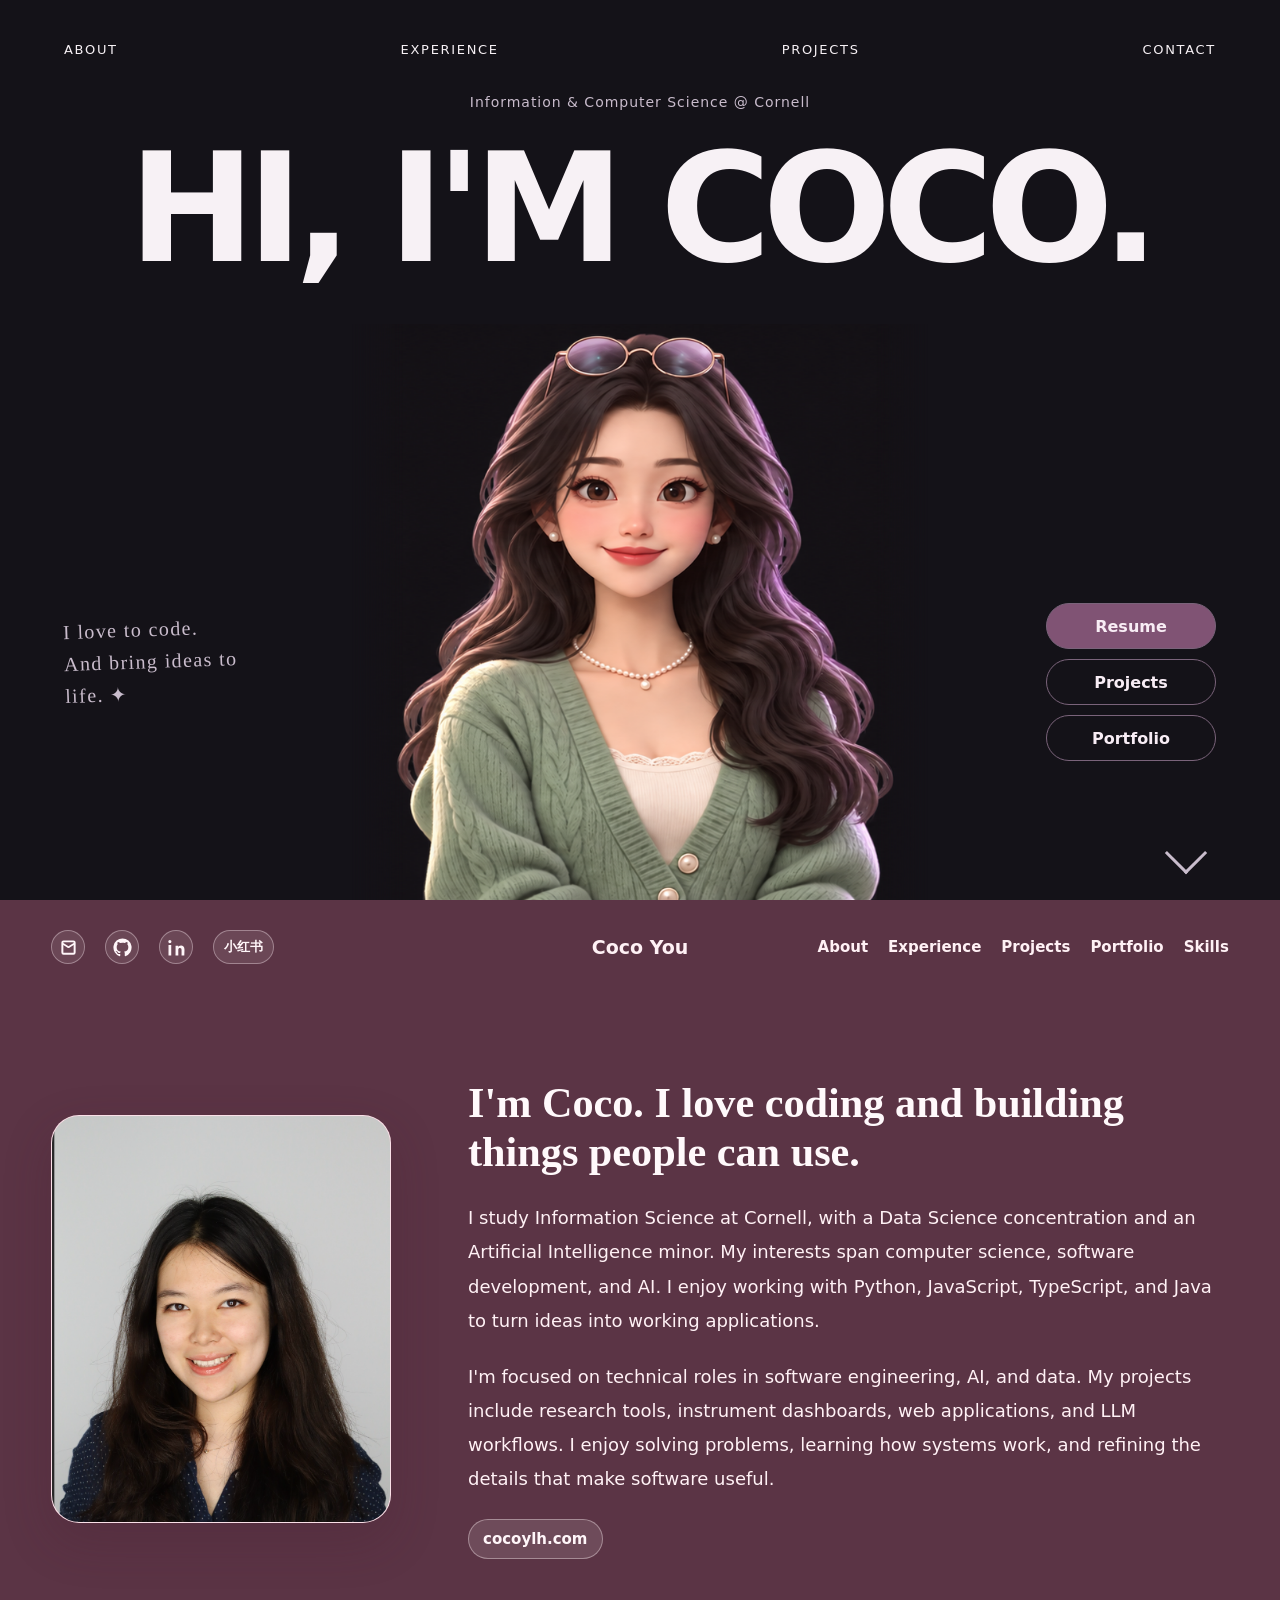
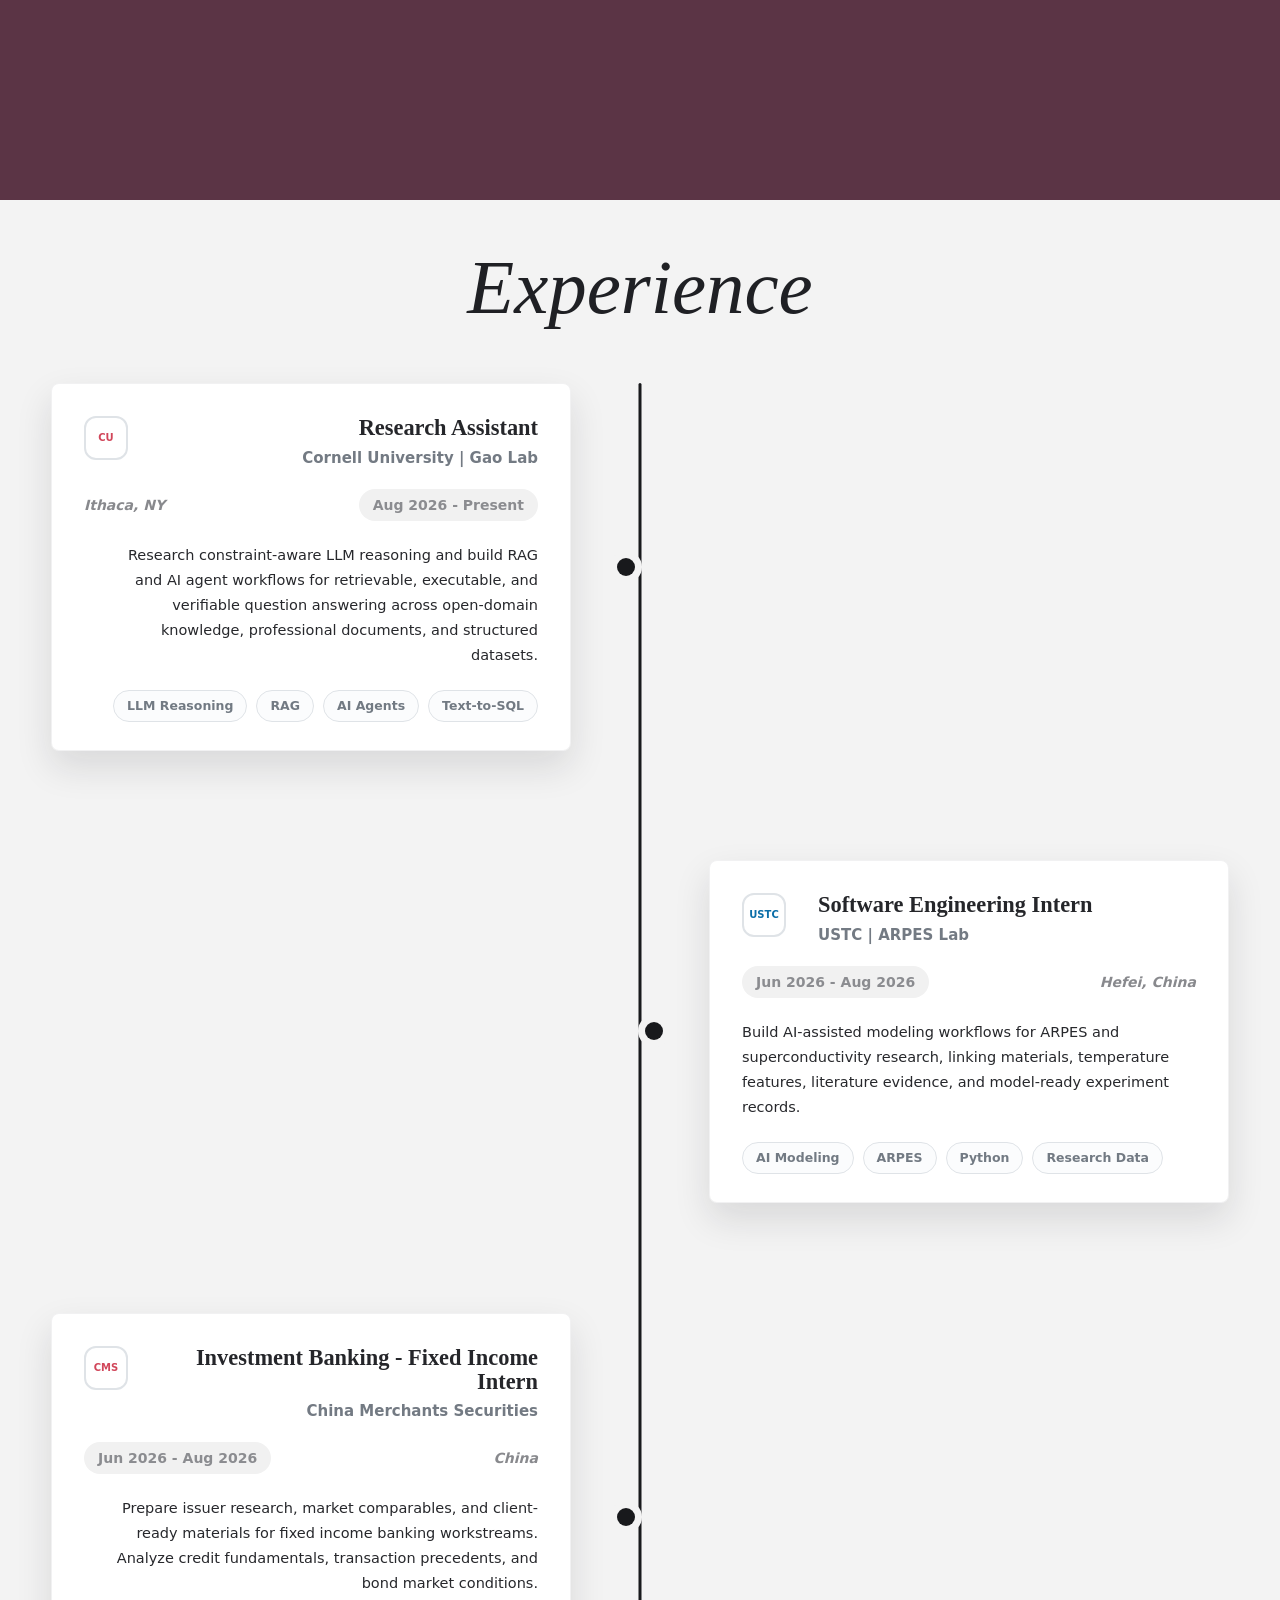
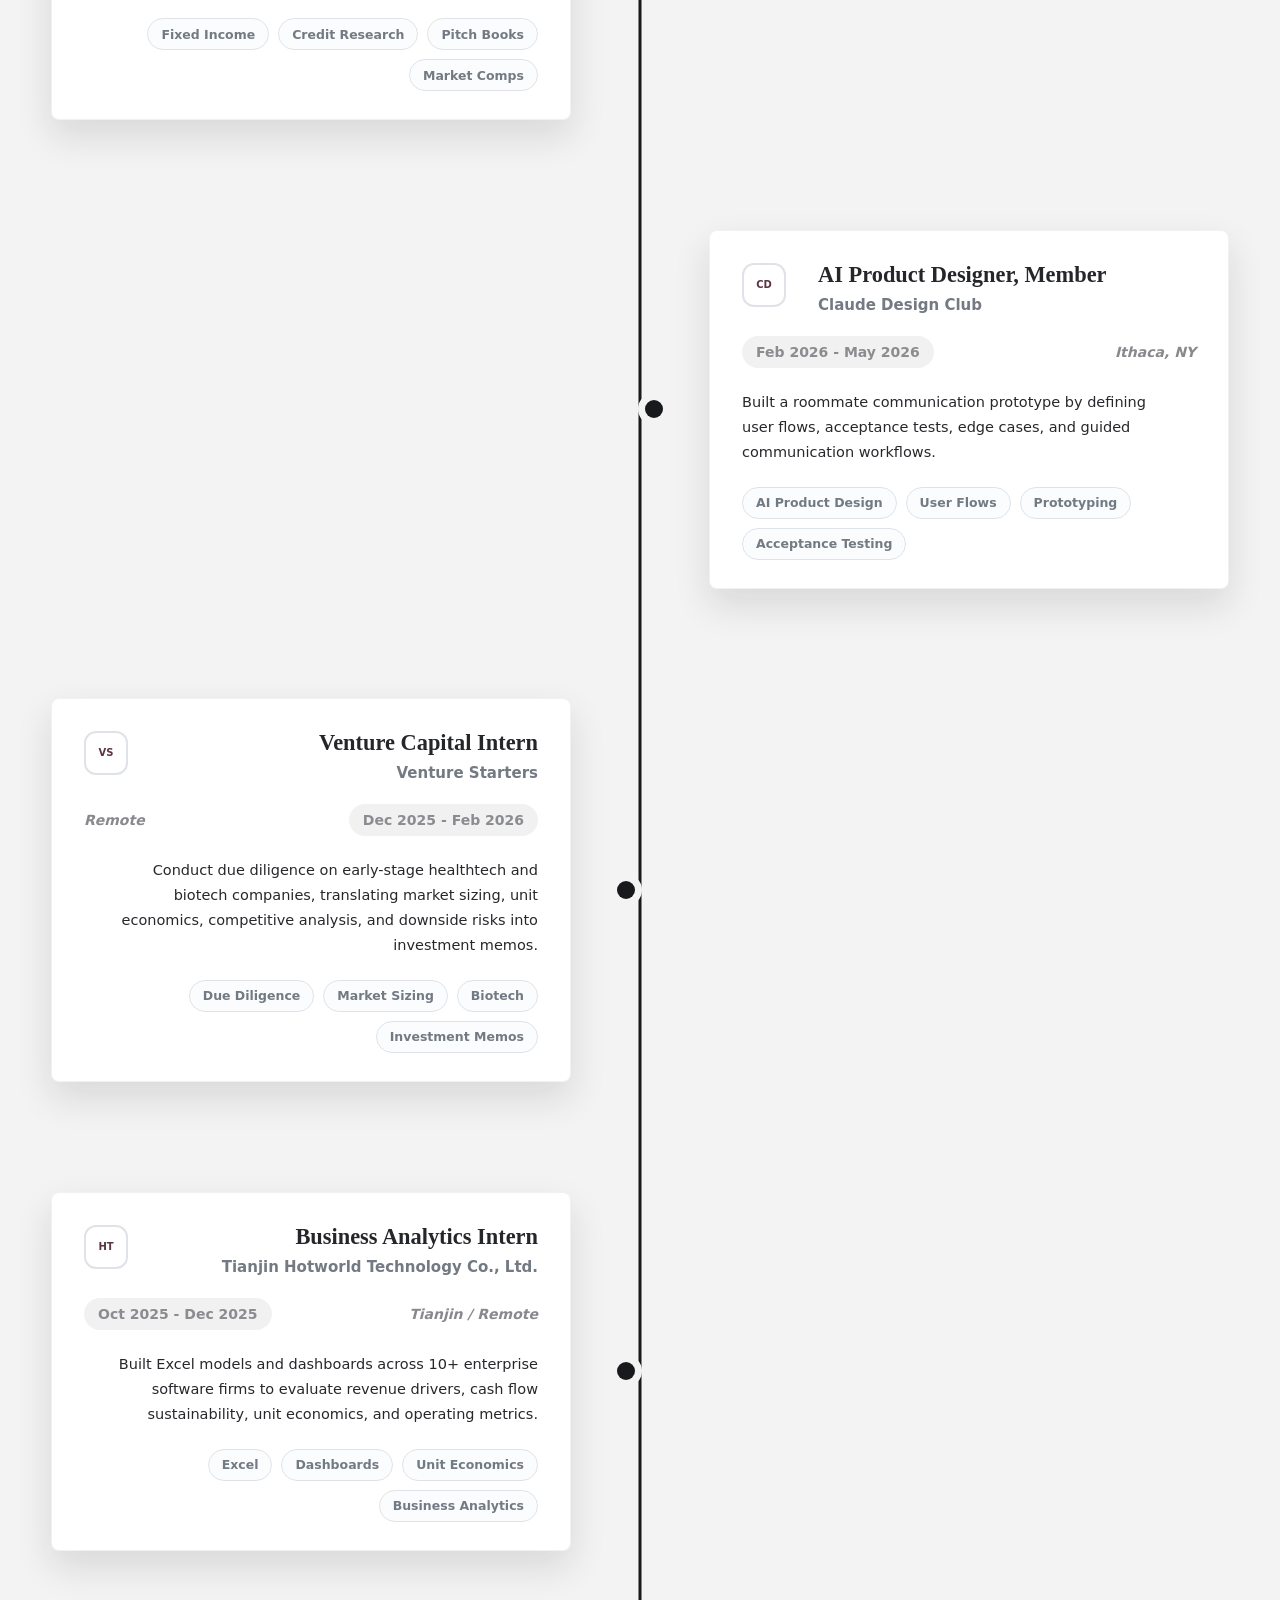
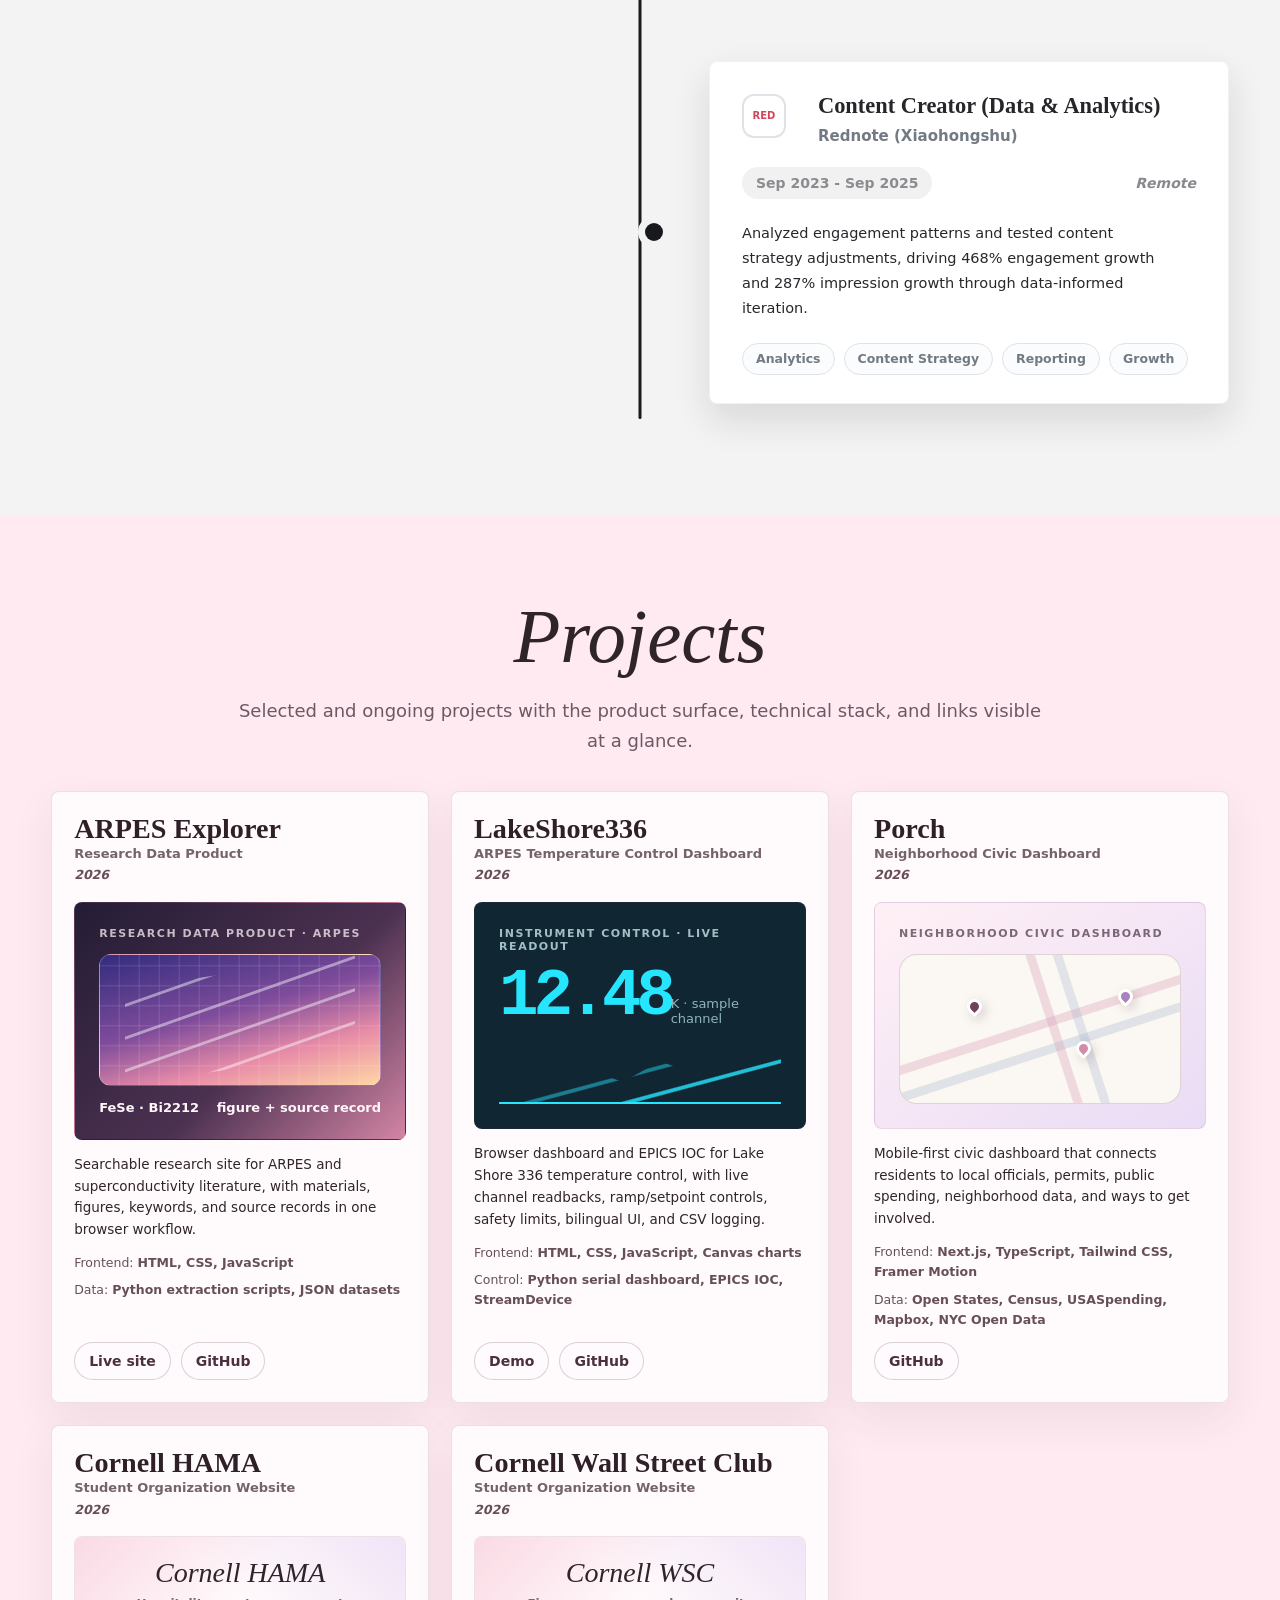
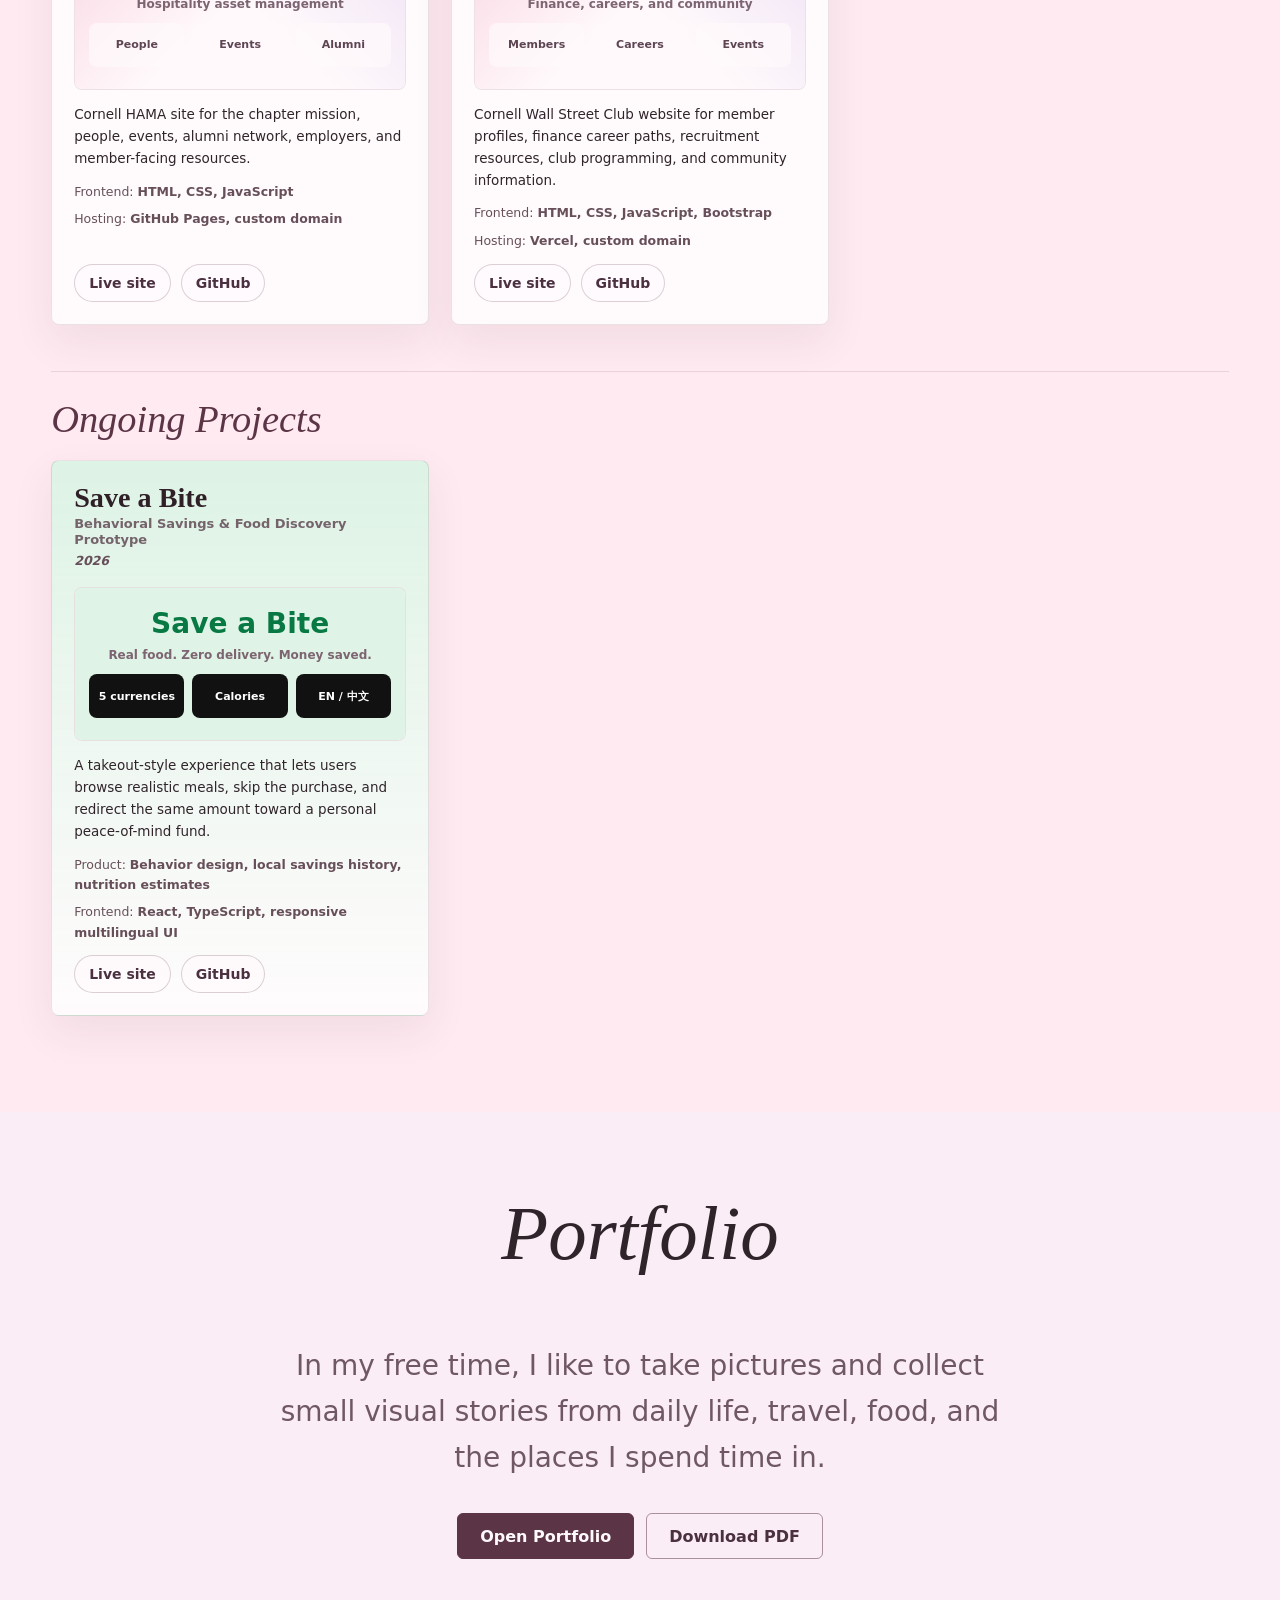
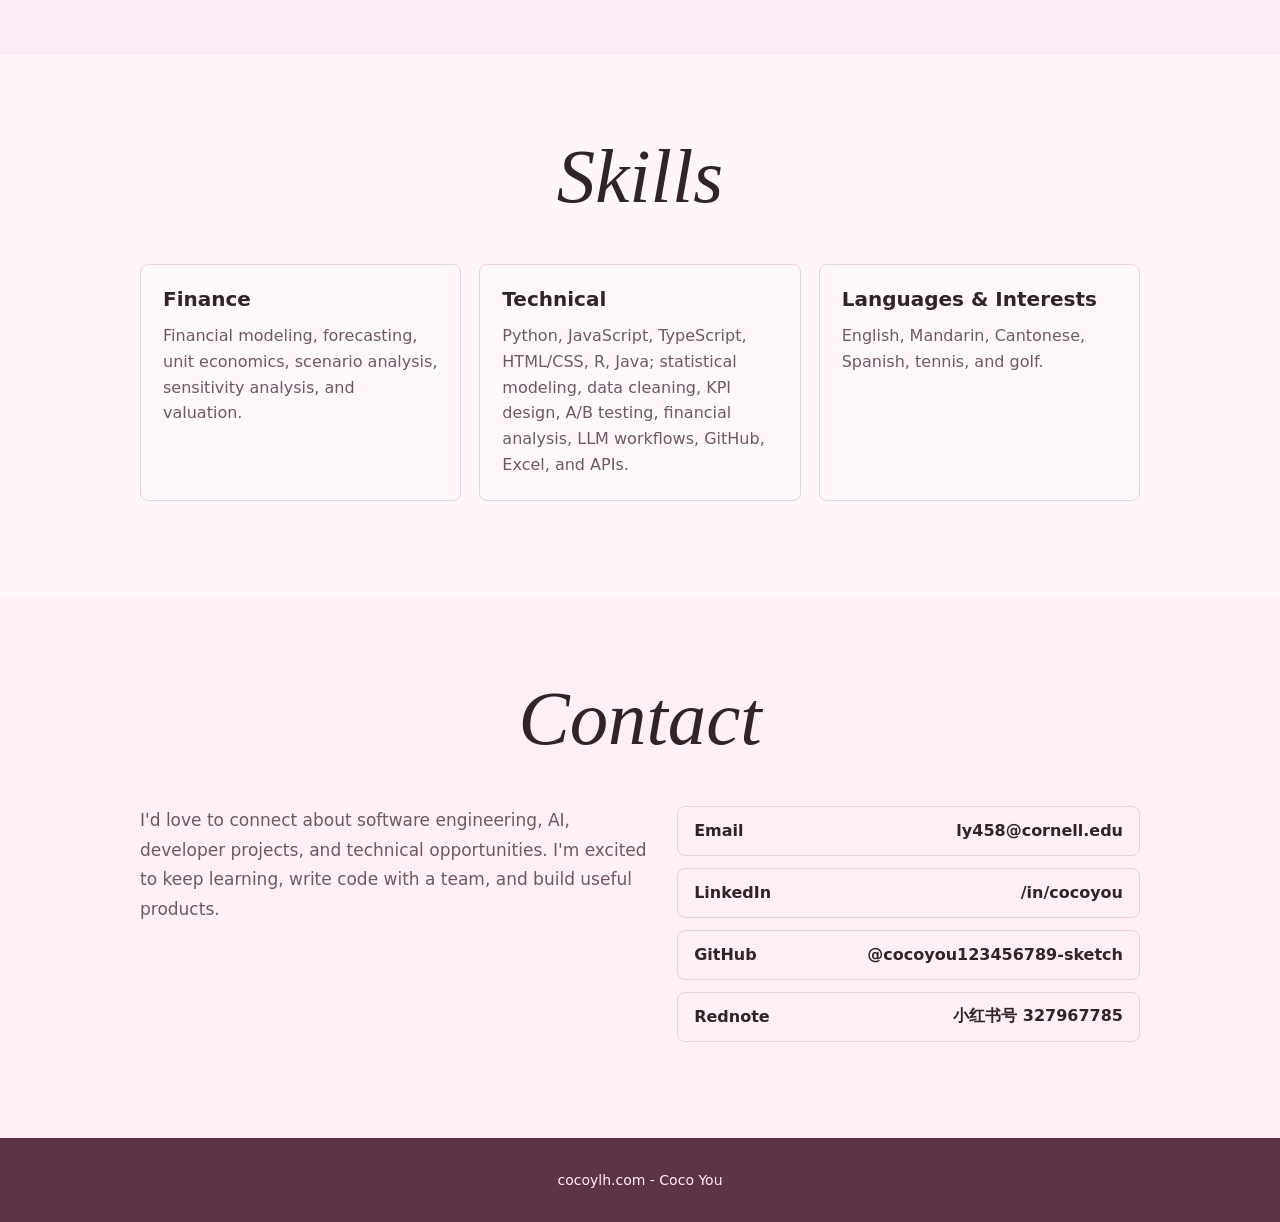
==== commit bd37a895: "Position portfolio toward coding and technical roles" ====
--- a/index.html
+++ b/index.html
@@ -3,9 +3,9 @@
 <head>
   <meta charset="utf-8">
   <meta name="viewport" content="width=device-width, initial-scale=1">
-  <meta name="description" content="Coco You - Information Science student at Cornell University focused on data science and product analytics.">
+  <meta name="description" content="Coco You — Information &amp; Computer Science at Cornell. I love coding and building software, AI tools, and data-driven applications.">
   <meta property="og:title" content="Coco You">
-  <meta property="og:description" content="Information Science @ Cornell. Data science and product analytics.">
+  <meta property="og:description" content="Information &amp; Computer Science @ Cornell. Coding, software development, and AI projects.">
   <meta property="og:type" content="website">
   <meta property="og:image" content="assets/headshot-original.jpeg">
   <title>Coco You</title>
@@ -1793,14 +1793,14 @@
         </div>
       </div>
       <div class="hero-content">
-        <p>Information / Data Science @ Cornell</p>
+        <p>Information &amp; Computer Science @ Cornell</p>
         <h1>HI, I'M COCO.</h1>
         <div class="button-row">
           <a class="button primary" href="assets/coco-you-resume.pdf">Resume</a>
           <a class="button" href="#projects">Projects</a>
           <a class="button" href="#portfolio">Portfolio</a>
         </div>
-        <p class="hero-signoff">data, but make it useful ✦</p>
+        <p class="hero-signoff">I love to code.<br>And bring ideas to life. ✦</p>
       </div>
       <a class="arrow" href="#about" aria-label="Scroll to About"></a>
     </section>
@@ -1836,9 +1836,9 @@
           <img src="assets/headshot-original.jpeg" alt="Portrait of Coco You">
         </div>
         <div>
-          <h2>I'm Coco, an Information Science student going into data science.</h2>
-          <p>I study Information Science at Cornell, with a Data Science concentration and Artificial Intelligence minor. I work across Python, R, JavaScript, statistics, dashboarding, and AI modeling to turn messy datasets into clear decisions.</p>
-          <p>My projects focus on research data products, instrument dashboards, literature extraction, and decision tools. My experience spans AI modeling, fixed income banking, venture capital, business analytics, and content analytics, which helps me connect technical work to real users and business questions.</p>
+          <h2>I'm Coco. I love coding and building things people can use.</h2>
+          <p>I study Information Science at Cornell, with a Data Science concentration and an Artificial Intelligence minor. My interests span computer science, software development, and AI. I enjoy working with Python, JavaScript, TypeScript, and Java to turn ideas into working applications.</p>
+          <p>I'm focused on technical roles in software engineering, AI, and data. My projects include research tools, instrument dashboards, web applications, and LLM workflows. I enjoy solving problems, learning how systems work, and refining the details that make software useful.</p>
           <a class="about-site-link" href="https://cocoylh.com">cocoylh.com</a>
         </div>
       </div>
@@ -2198,7 +2198,7 @@
     <section class="section alt" id="contact">
       <h2>Contact</h2>
       <div class="contact">
-        <p>I'm always happy to connect about analytics, finance, research, data projects, or opportunities where clear thinking and practical tools matter.</p>
+        <p>I'd love to connect about software engineering, AI, developer projects, and technical opportunities. I'm excited to keep learning, write code with a team, and build useful products.</p>
         <div class="contact-links">
           <a href="mailto:ly458@cornell.edu"><span>Email</span><span>ly458@cornell.edu</span></a>
           <a href="https://linkedin.com/in/cocoyou"><span>LinkedIn</span><span>/in/cocoyou</span></a>
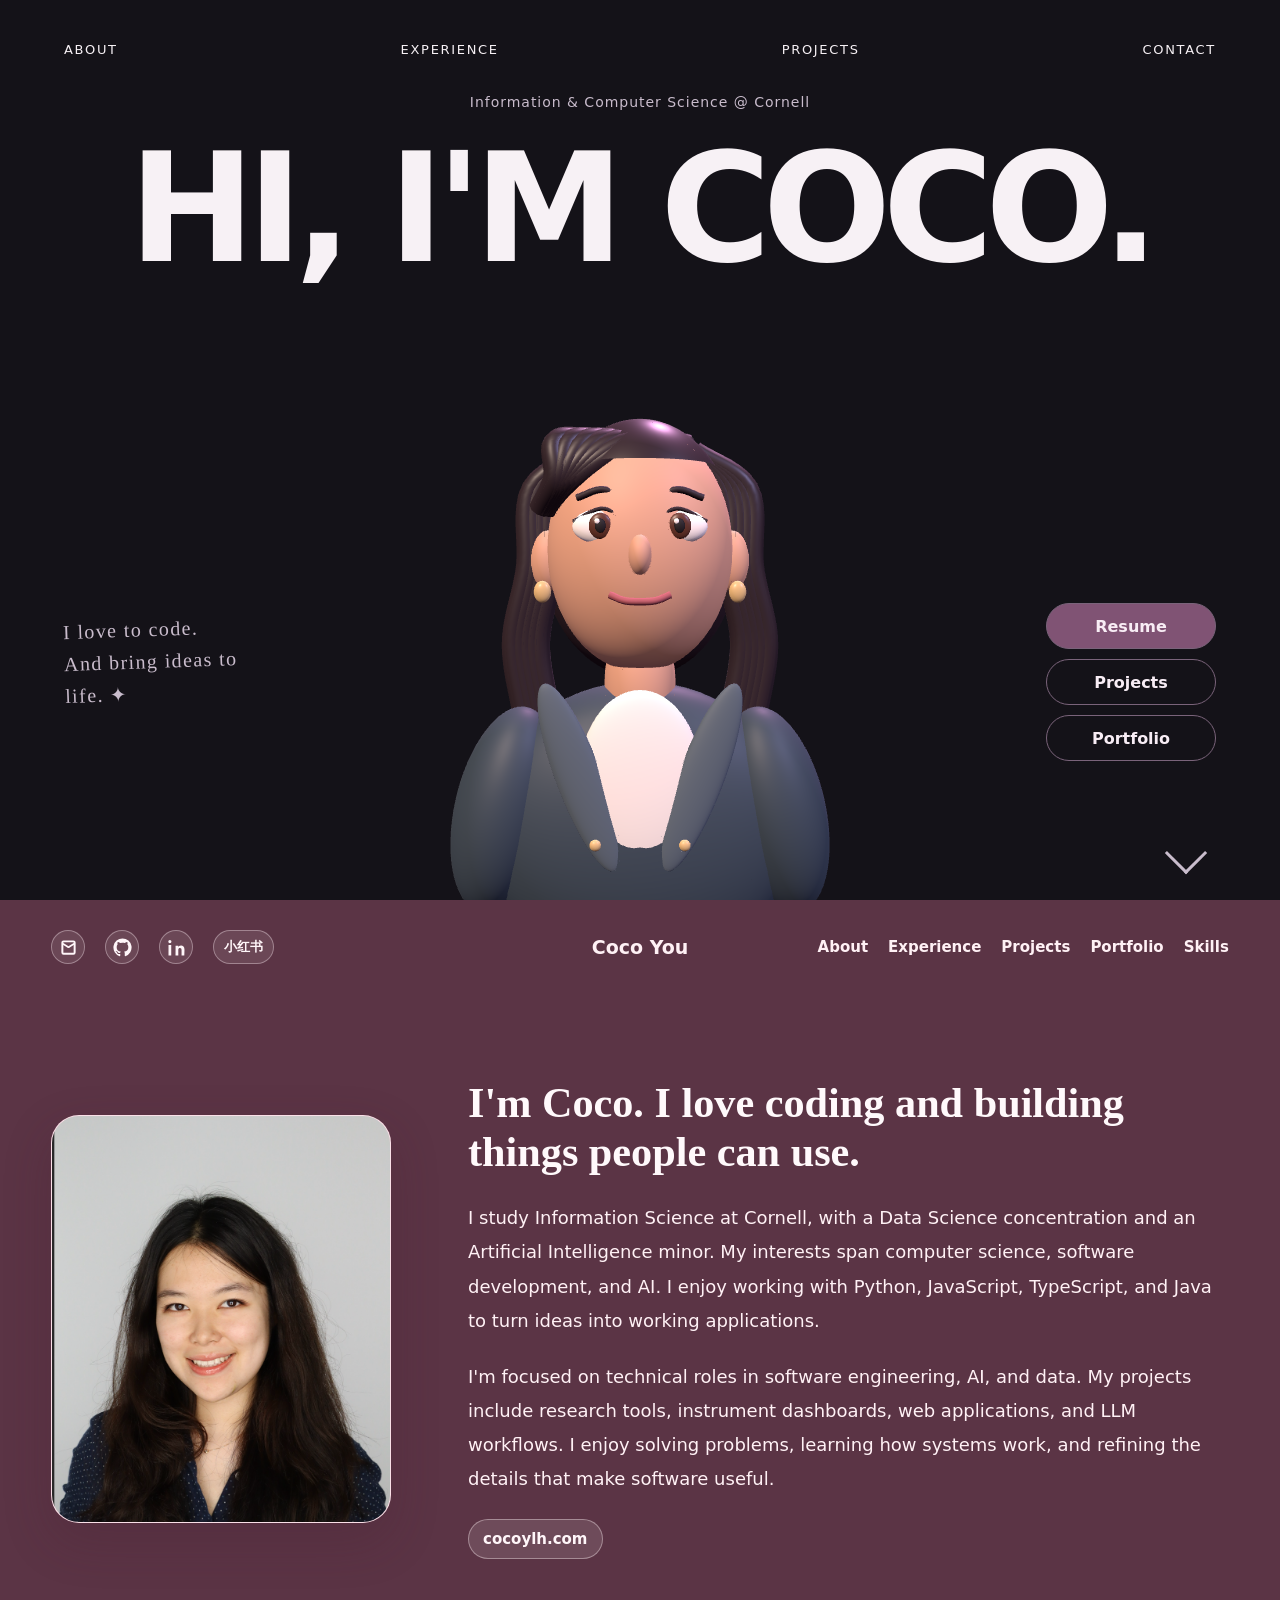
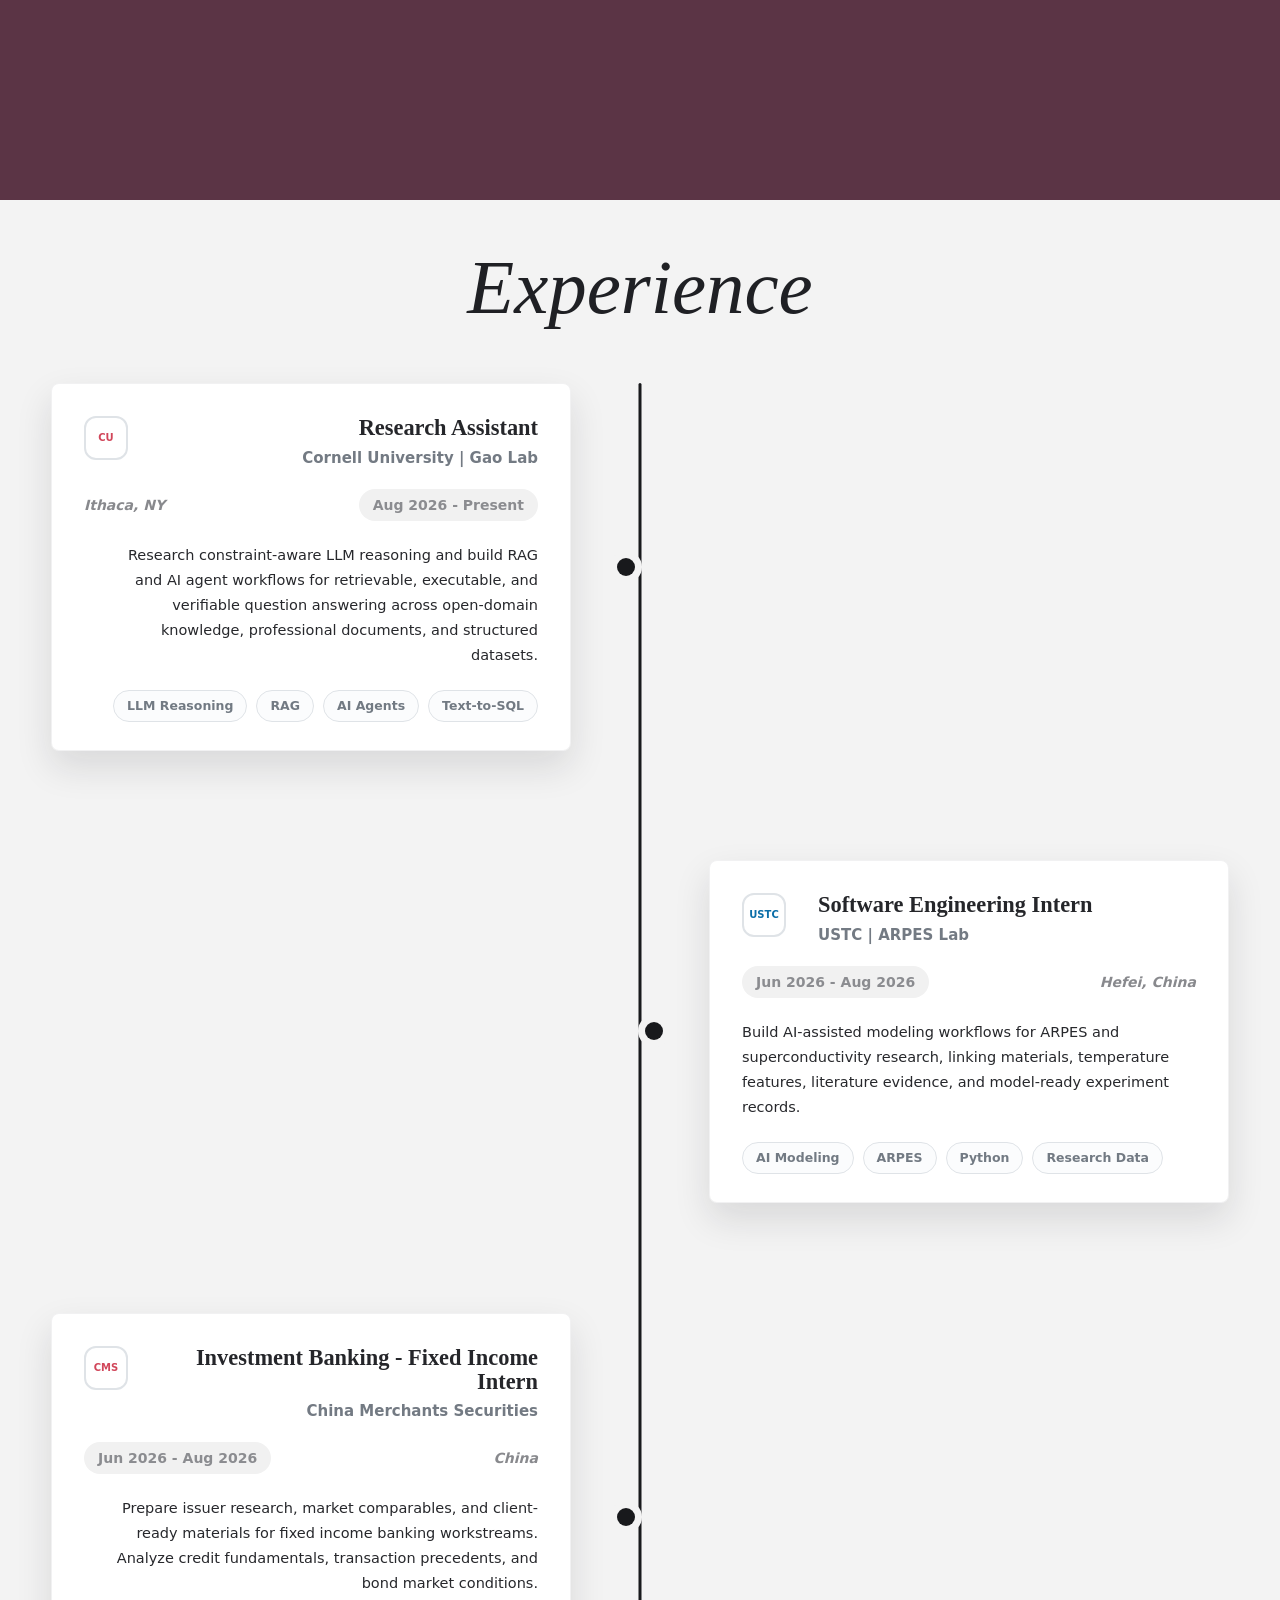
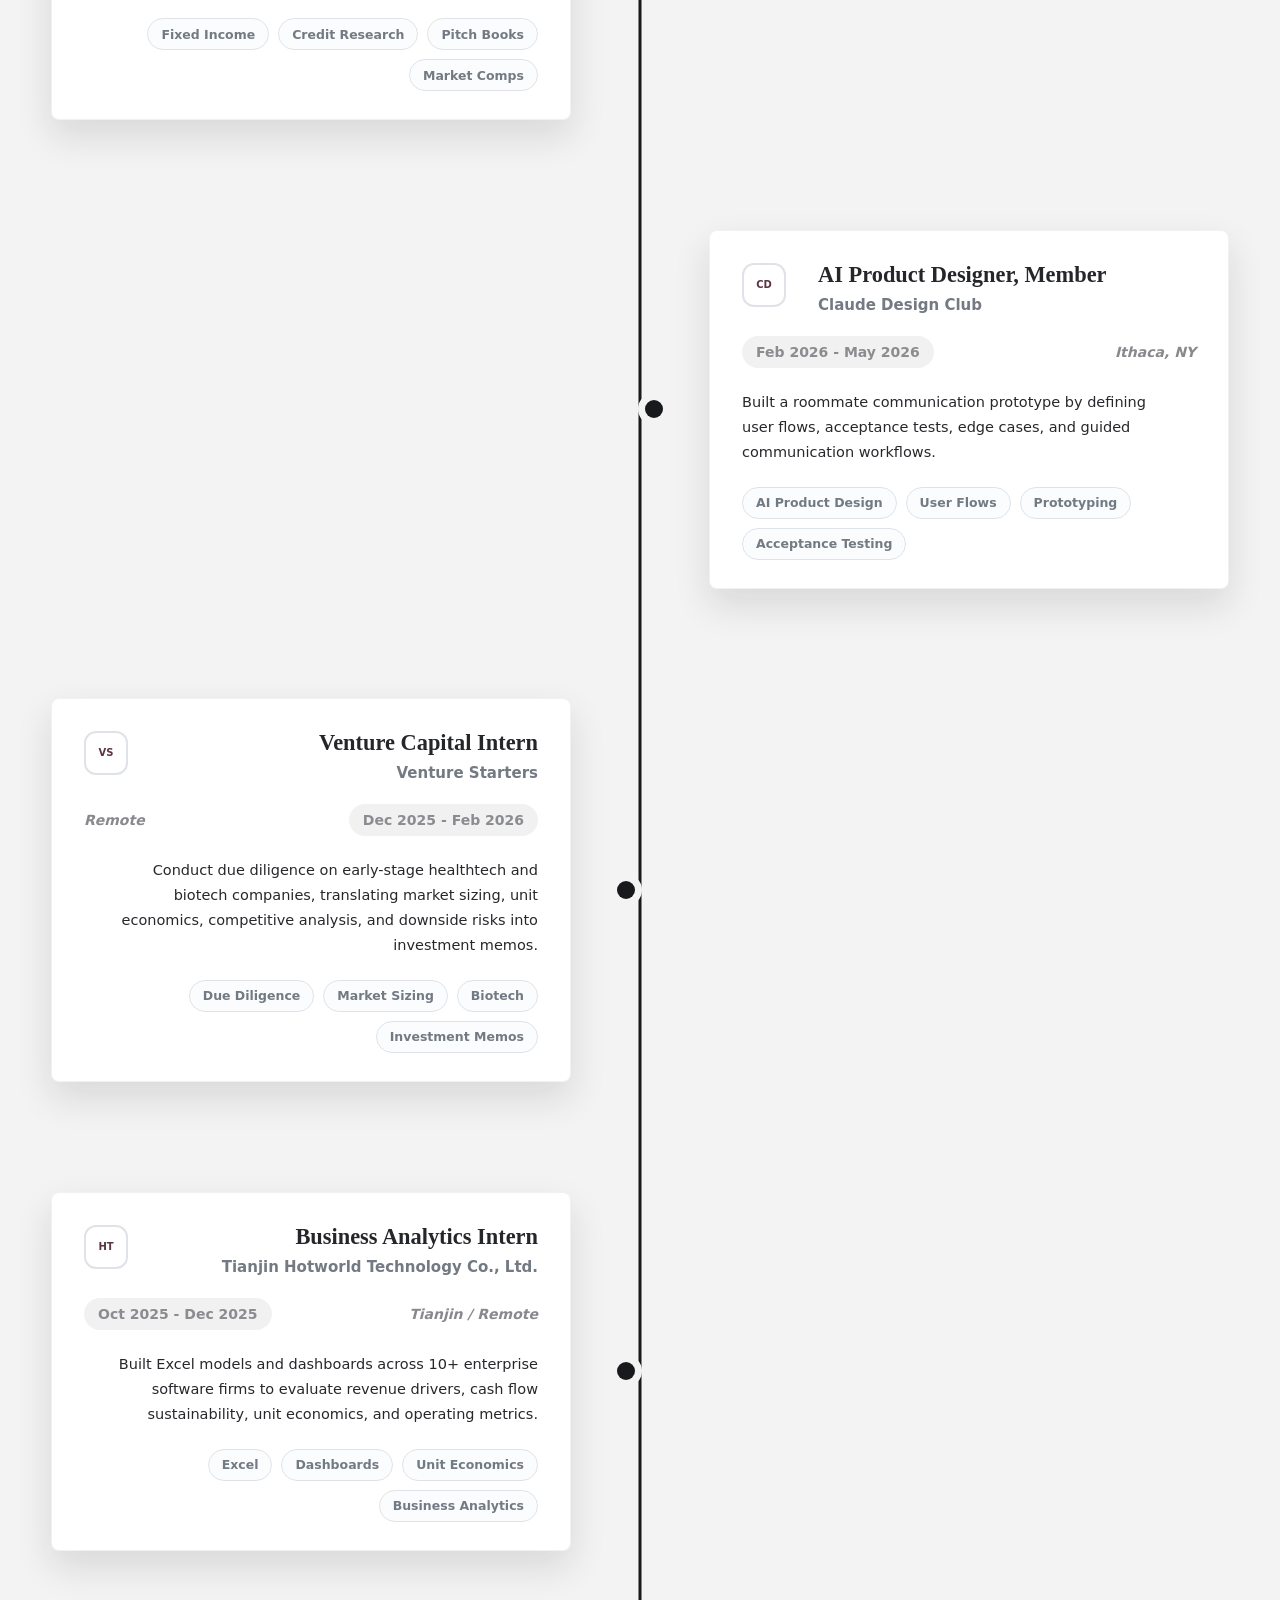
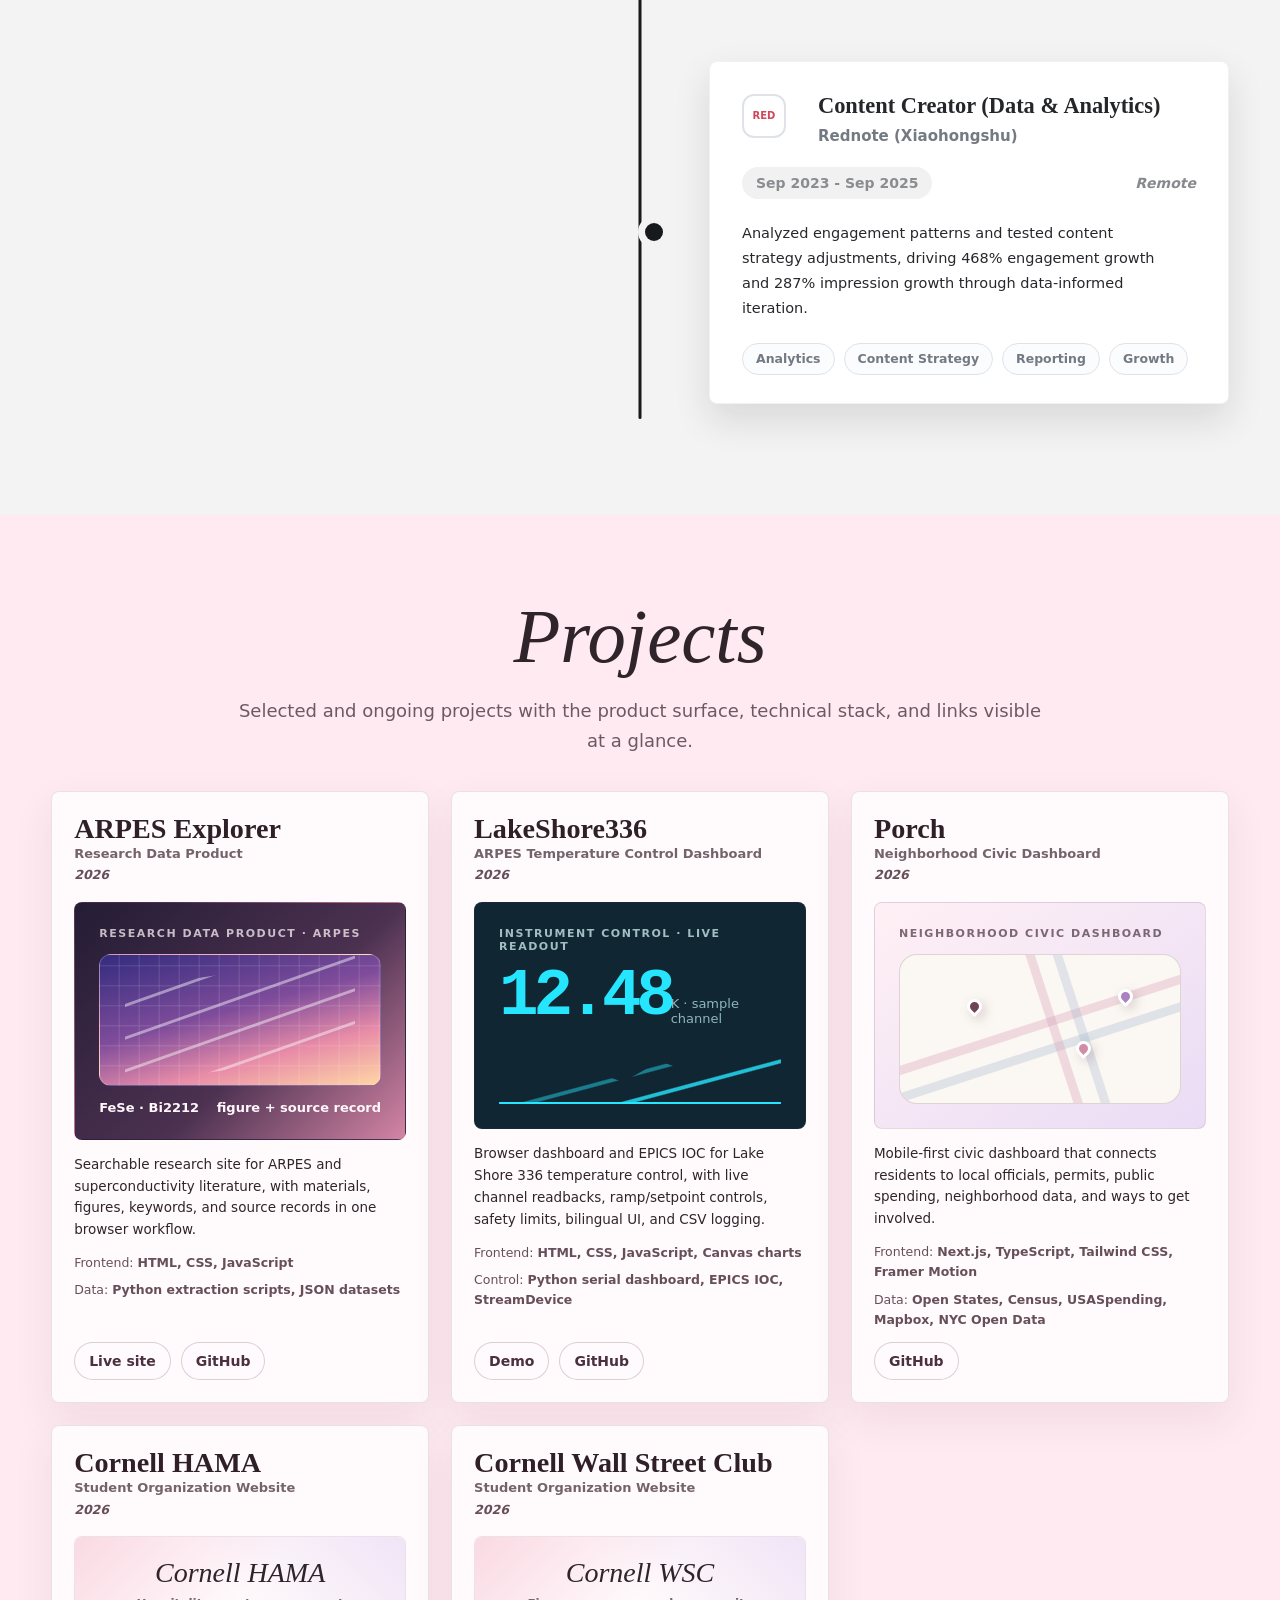
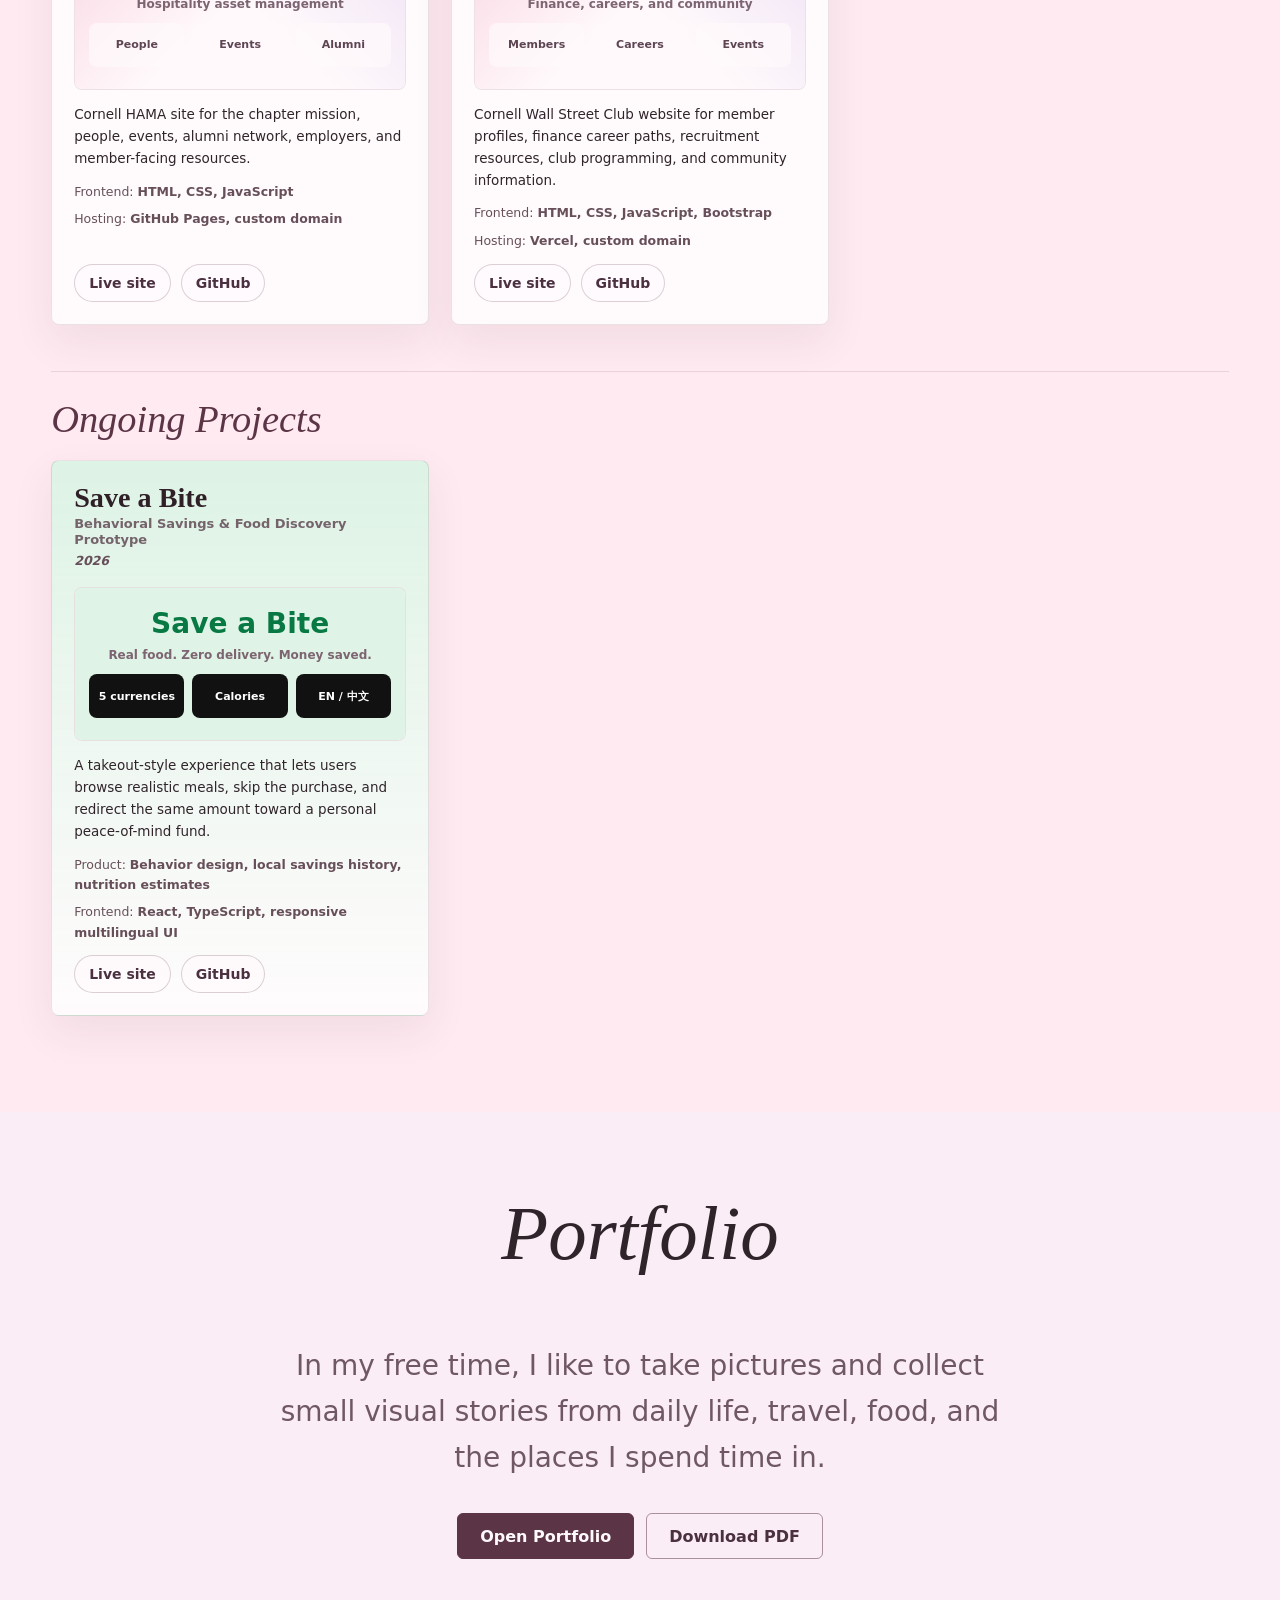
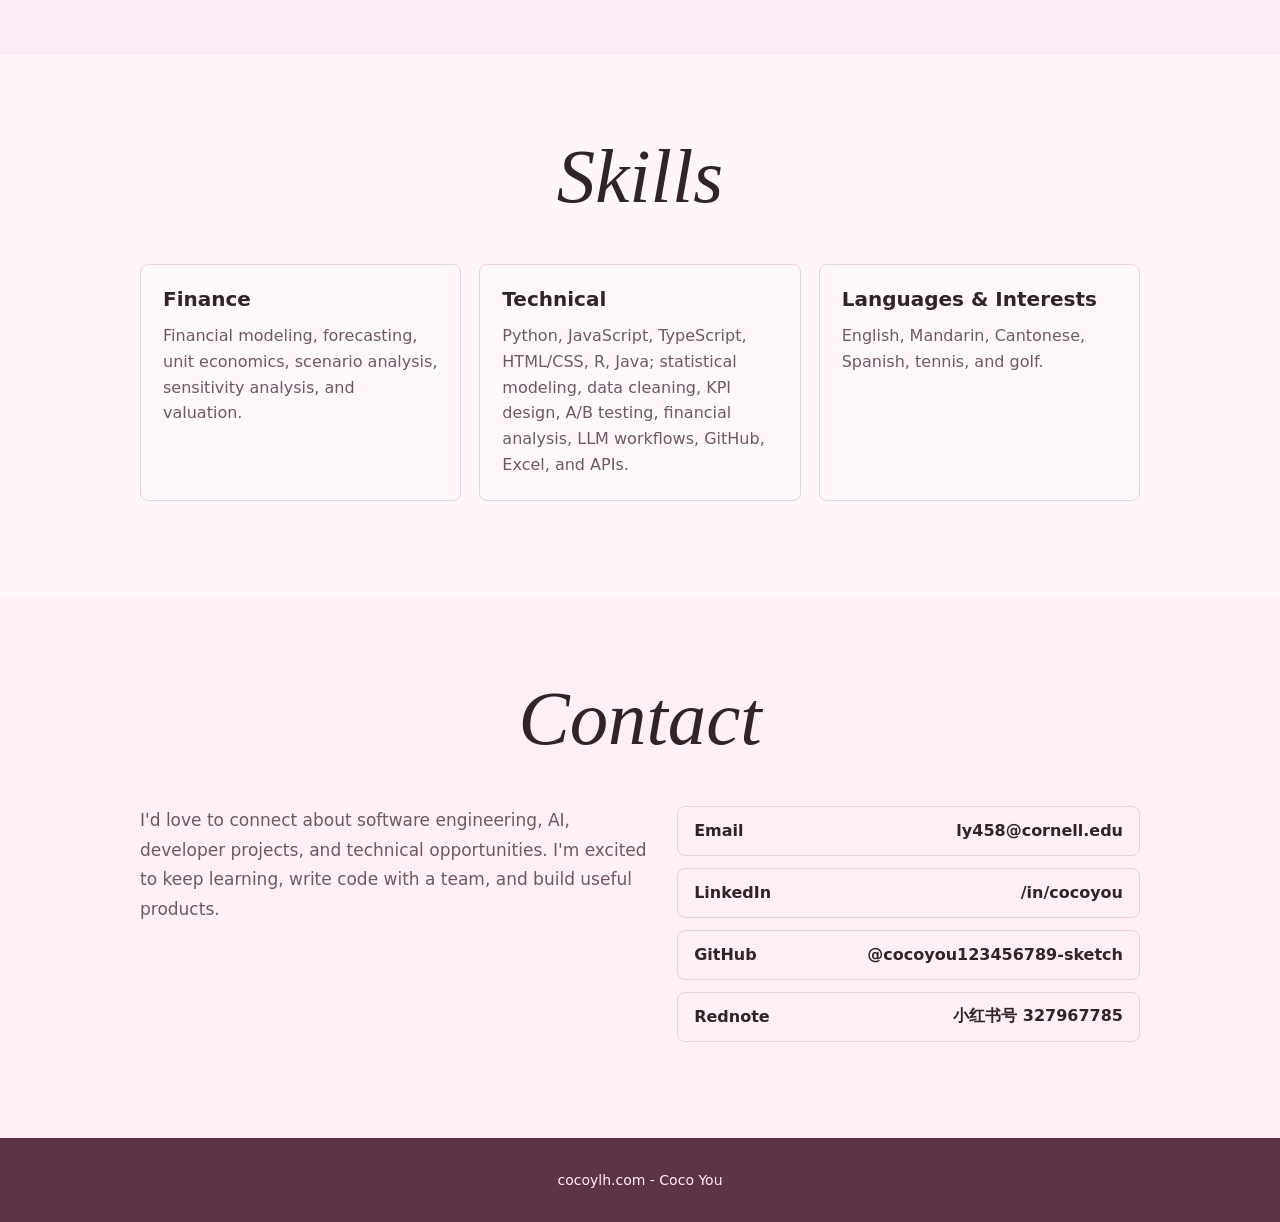
==== commit e4126cba: "Add realtime 3D avatar with neck and gaze tracking" ====
--- a/index.html
+++ b/index.html
@@ -1775,6 +1775,8 @@
       .hero p.hero-signoff { position: static; max-width: none; margin-top: 16px; font-size: 16px; }
     }
     @media (prefers-reduced-motion: reduce) { .avatar-frame { transition: none; } }
+    .avatar-canvas { display: block; width: 100%; height: 100%; }
+    .has-3d .avatar-frame { display: none; }
   </style>
 </head>
 <body>
@@ -2211,6 +2213,7 @@
   <footer>
     cocoylh.com - Coco You
   </footer>
+  <script type="module" src="assets/avatar-3d.js"></script>
   <script>
     document.documentElement.classList.add("js-enabled");
 
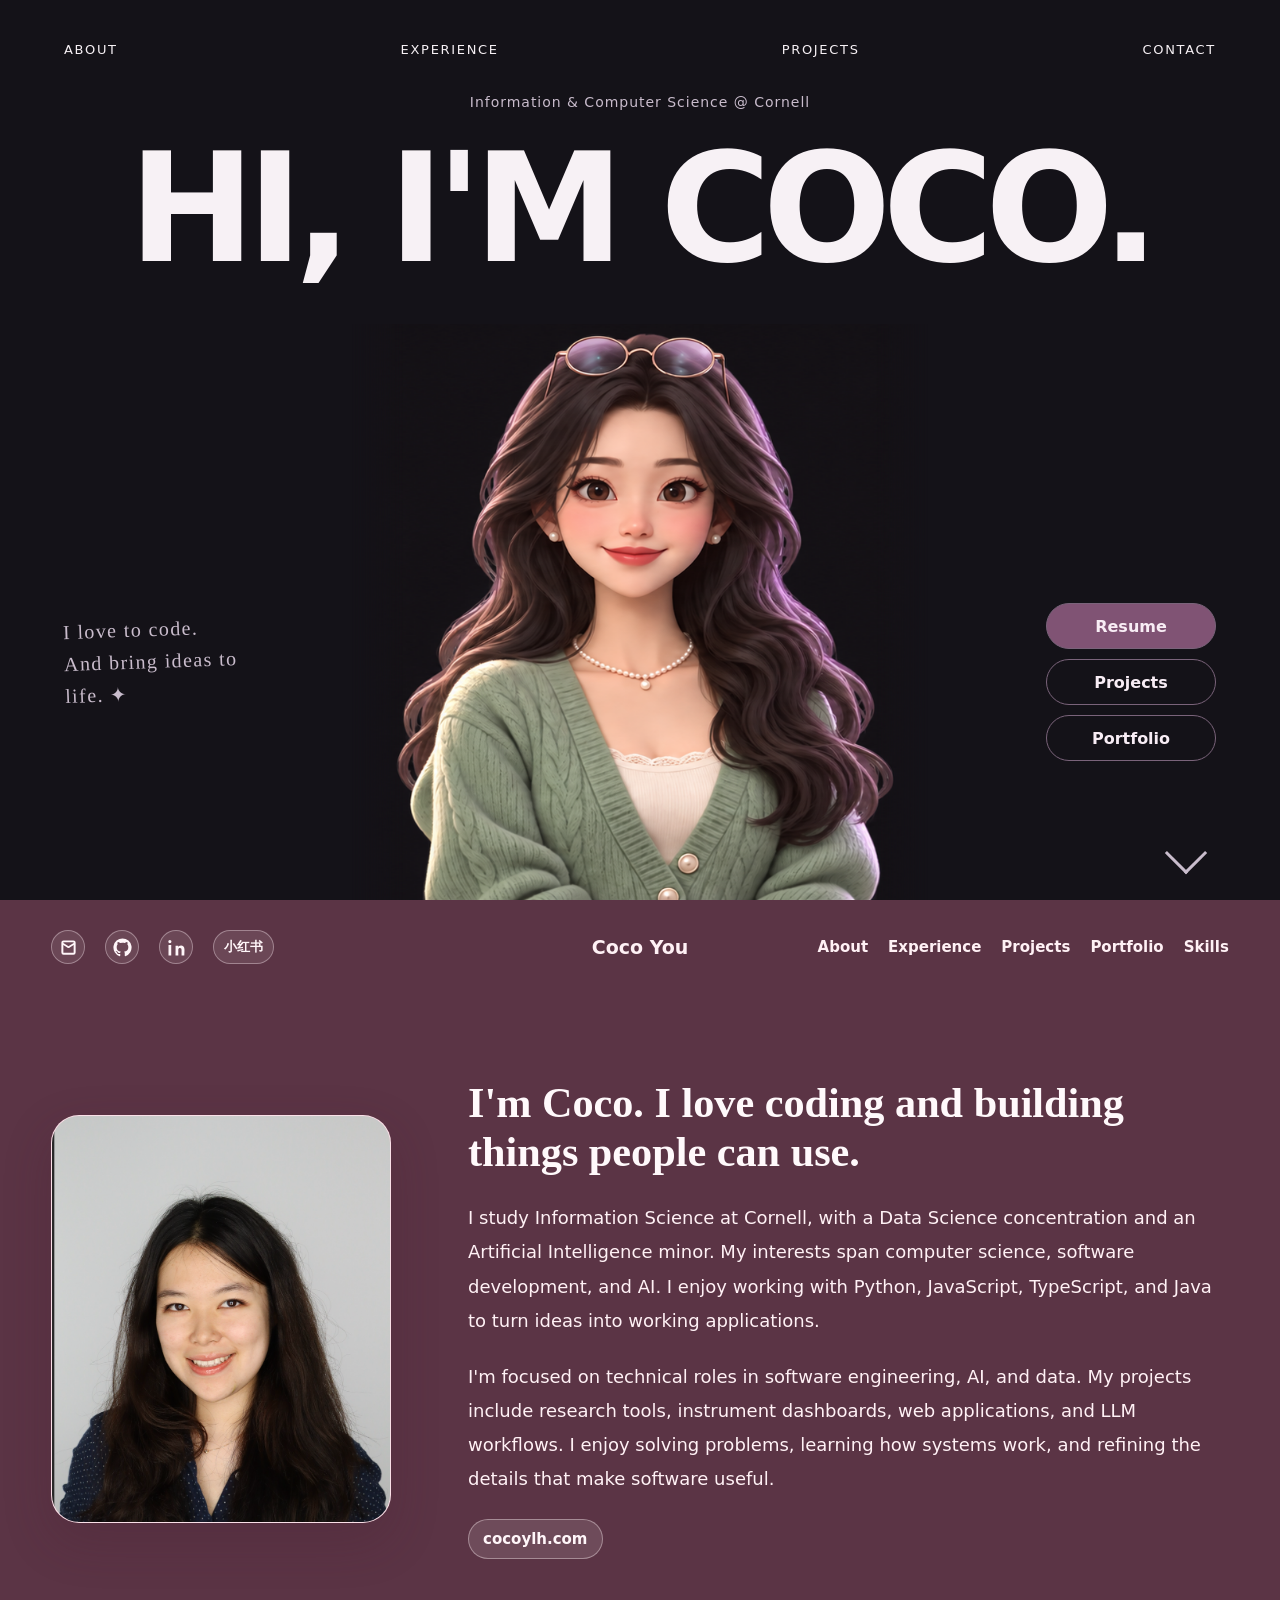
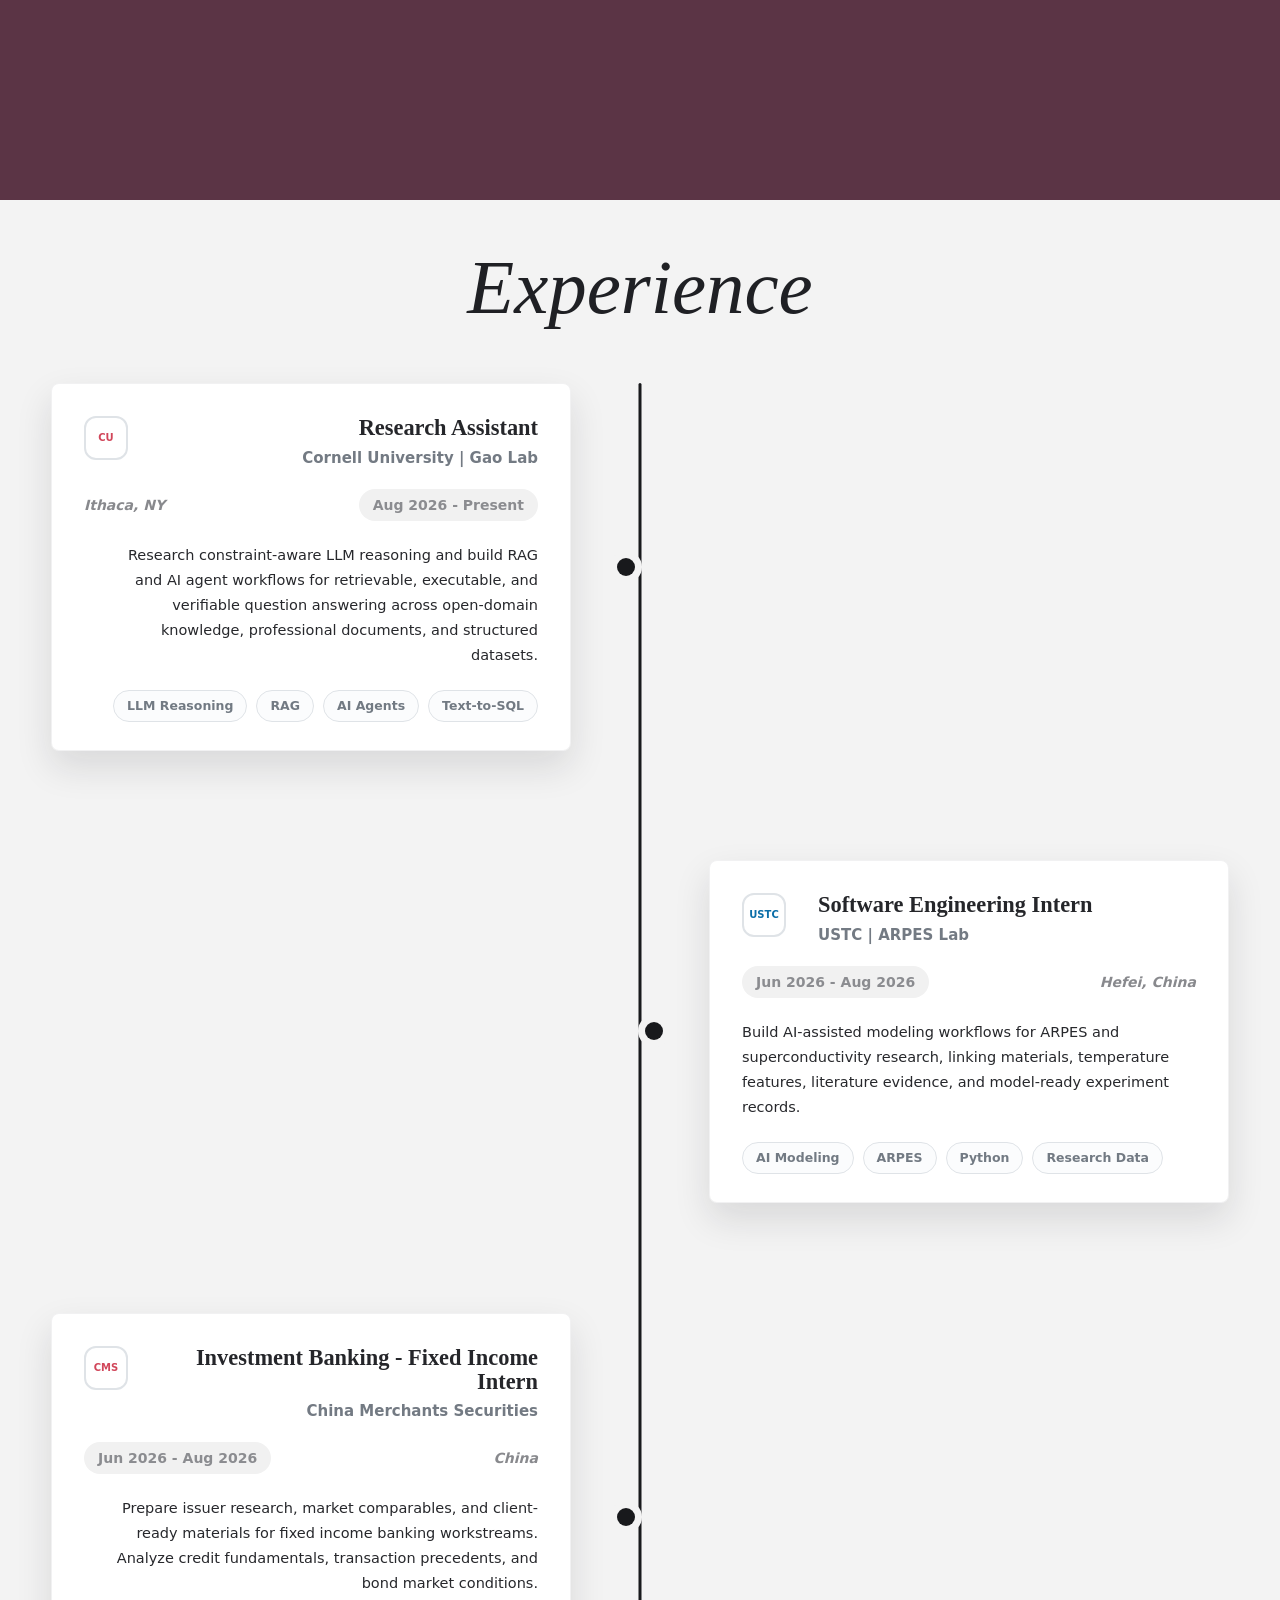
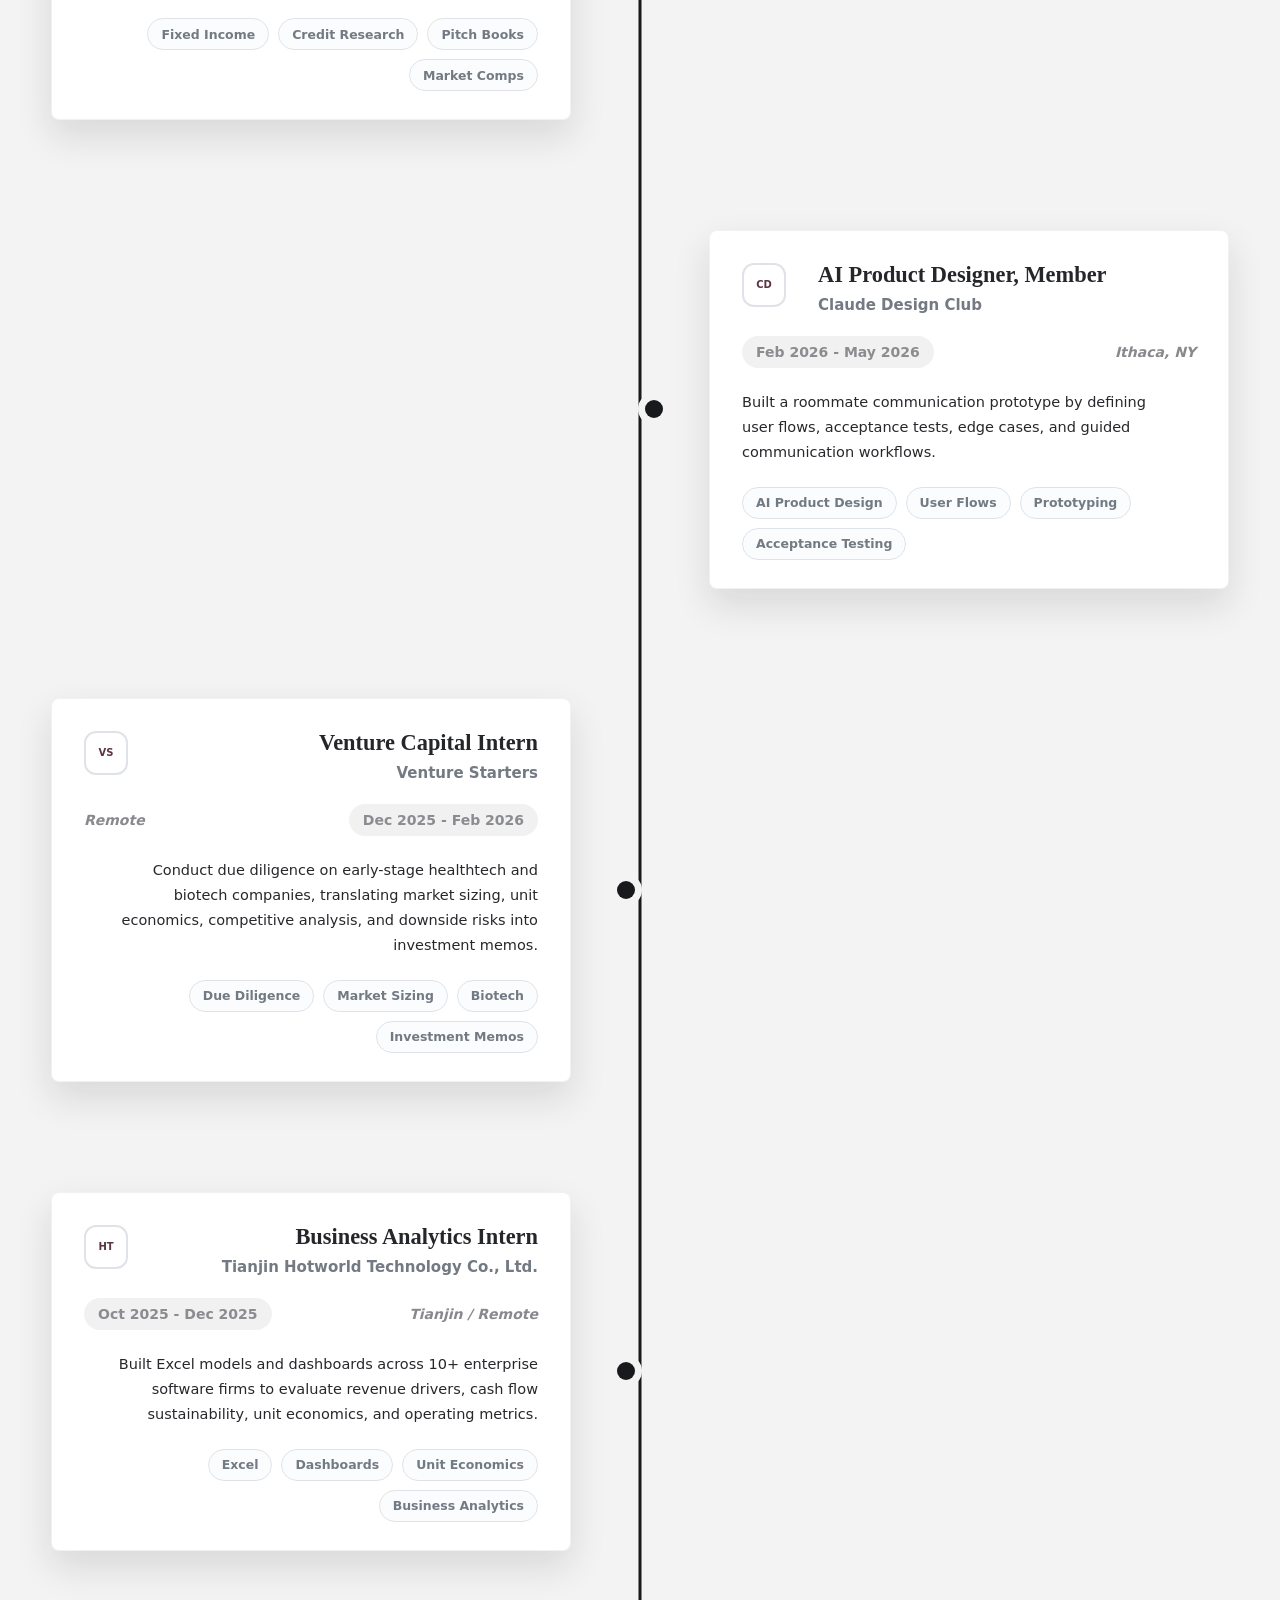
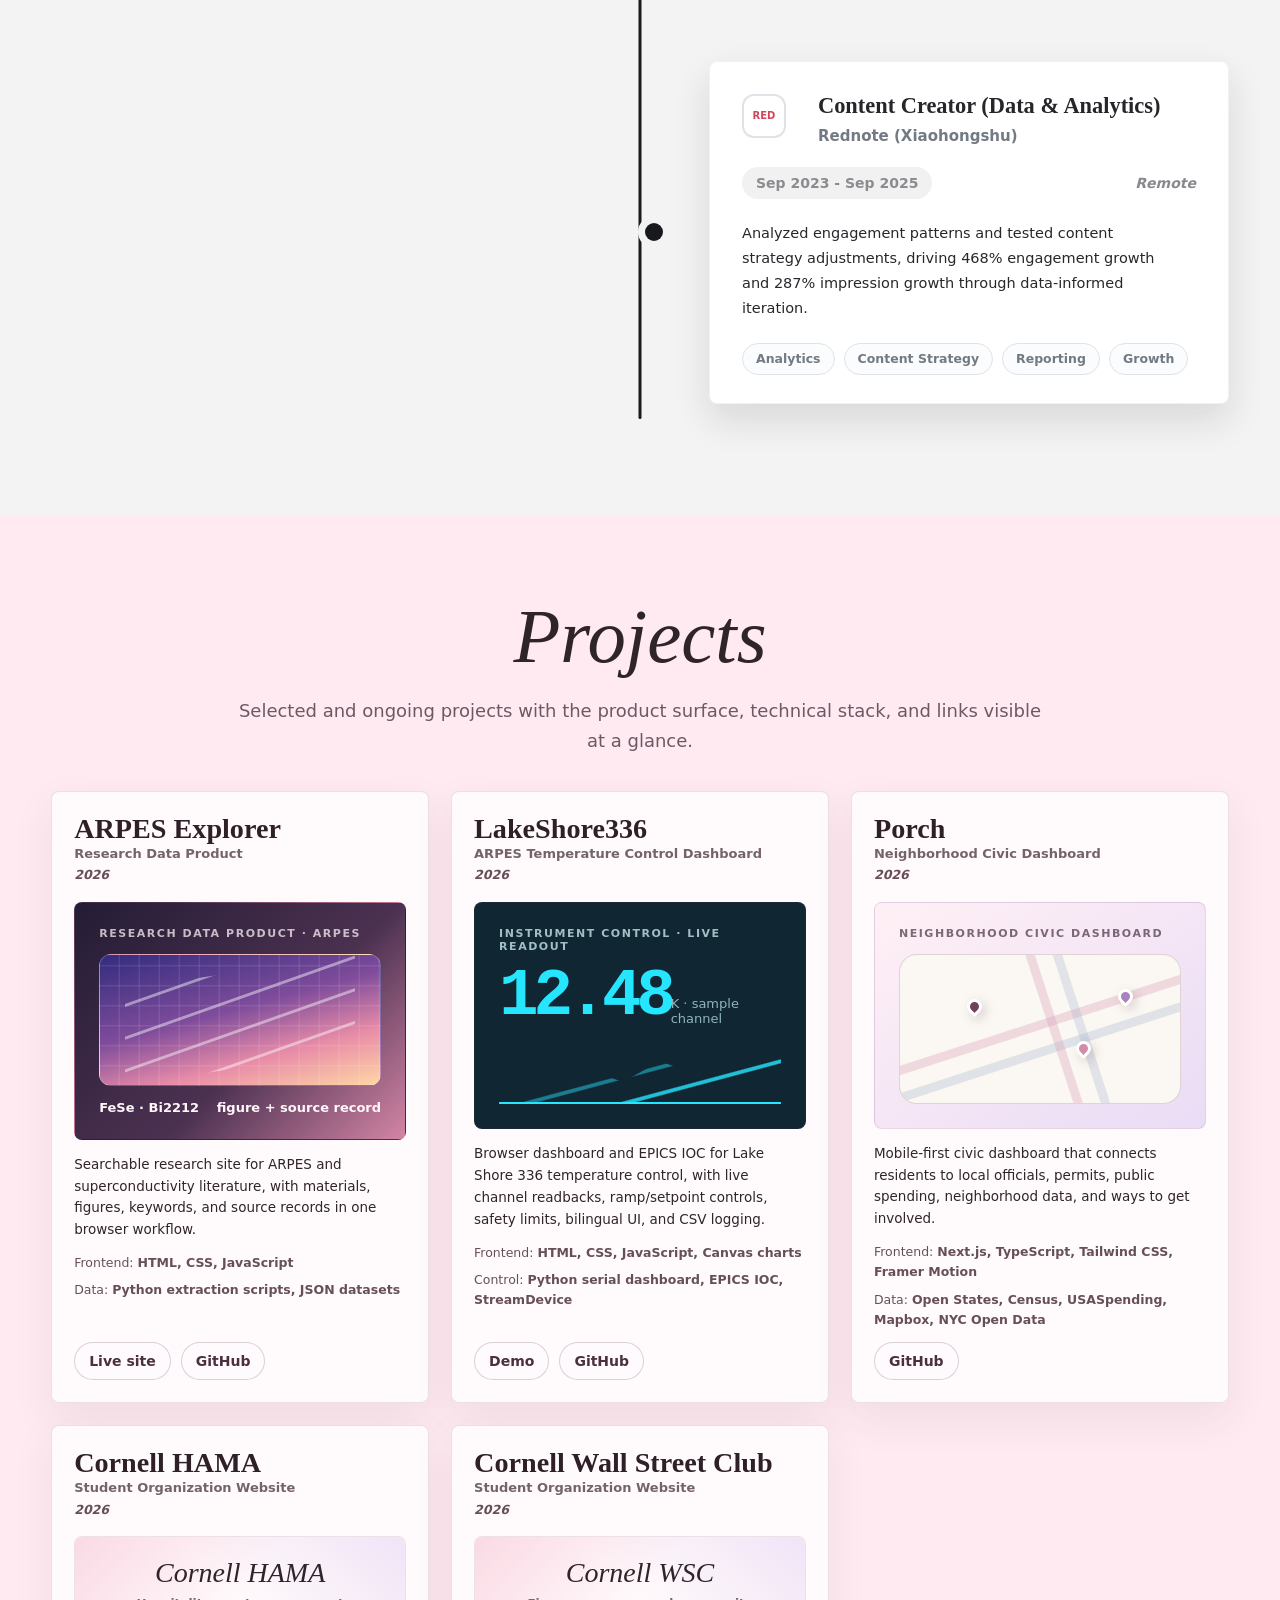
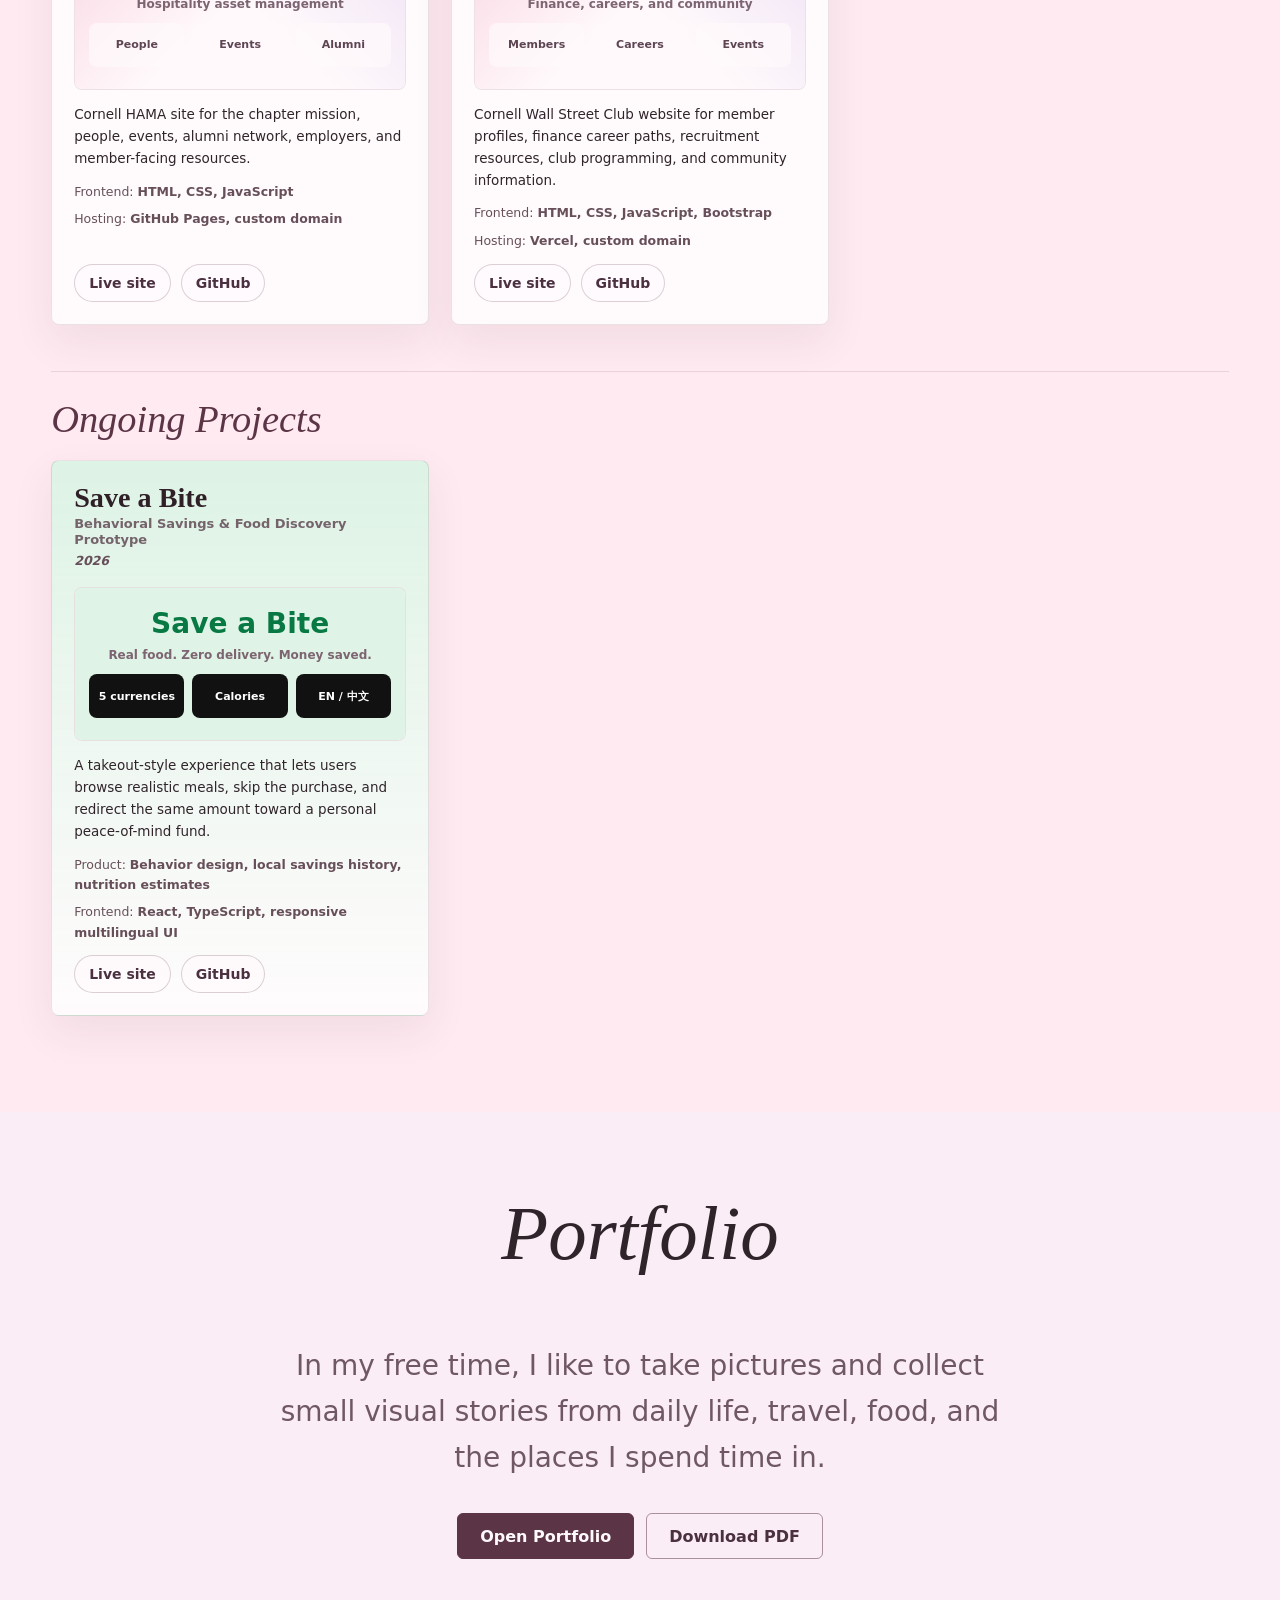
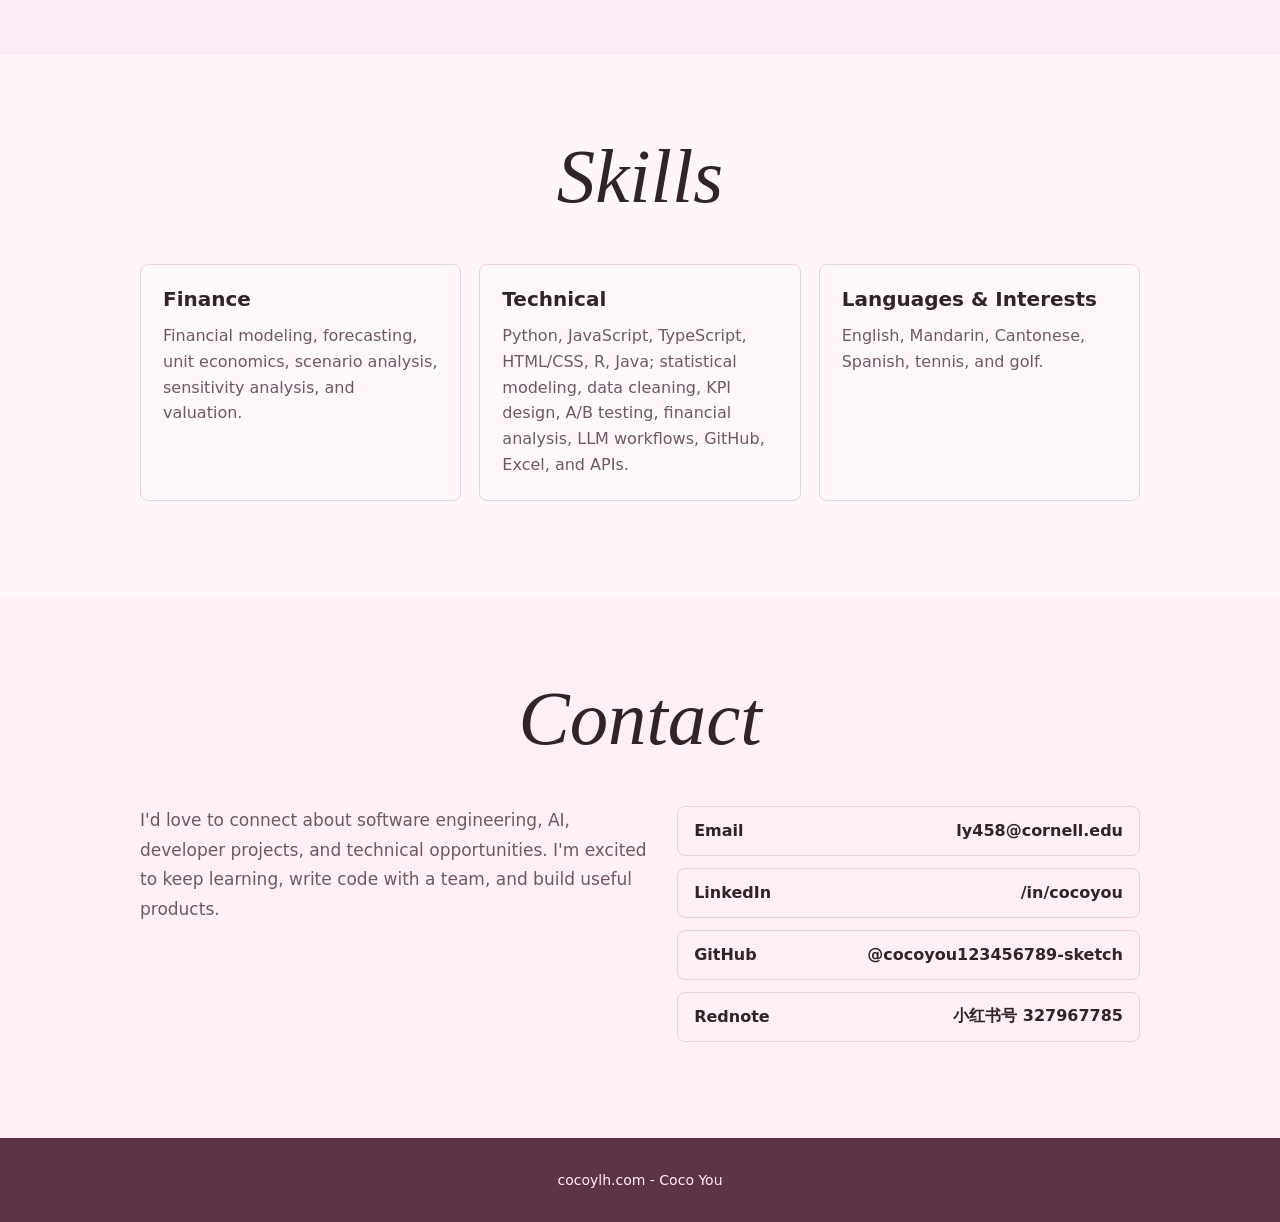
==== commit 7f3ac60b: "Restore chosen illustrated avatar and directional animation" ====
--- a/index.html
+++ b/index.html
@@ -1775,8 +1775,6 @@
       .hero p.hero-signoff { position: static; max-width: none; margin-top: 16px; font-size: 16px; }
     }
     @media (prefers-reduced-motion: reduce) { .avatar-frame { transition: none; } }
-    .avatar-canvas { display: block; width: 100%; height: 100%; }
-    .has-3d .avatar-frame { display: none; }
   </style>
 </head>
 <body>
@@ -2213,7 +2211,6 @@
   <footer>
     cocoylh.com - Coco You
   </footer>
-  <script type="module" src="assets/avatar-3d.js"></script>
   <script>
     document.documentElement.classList.add("js-enabled");
 
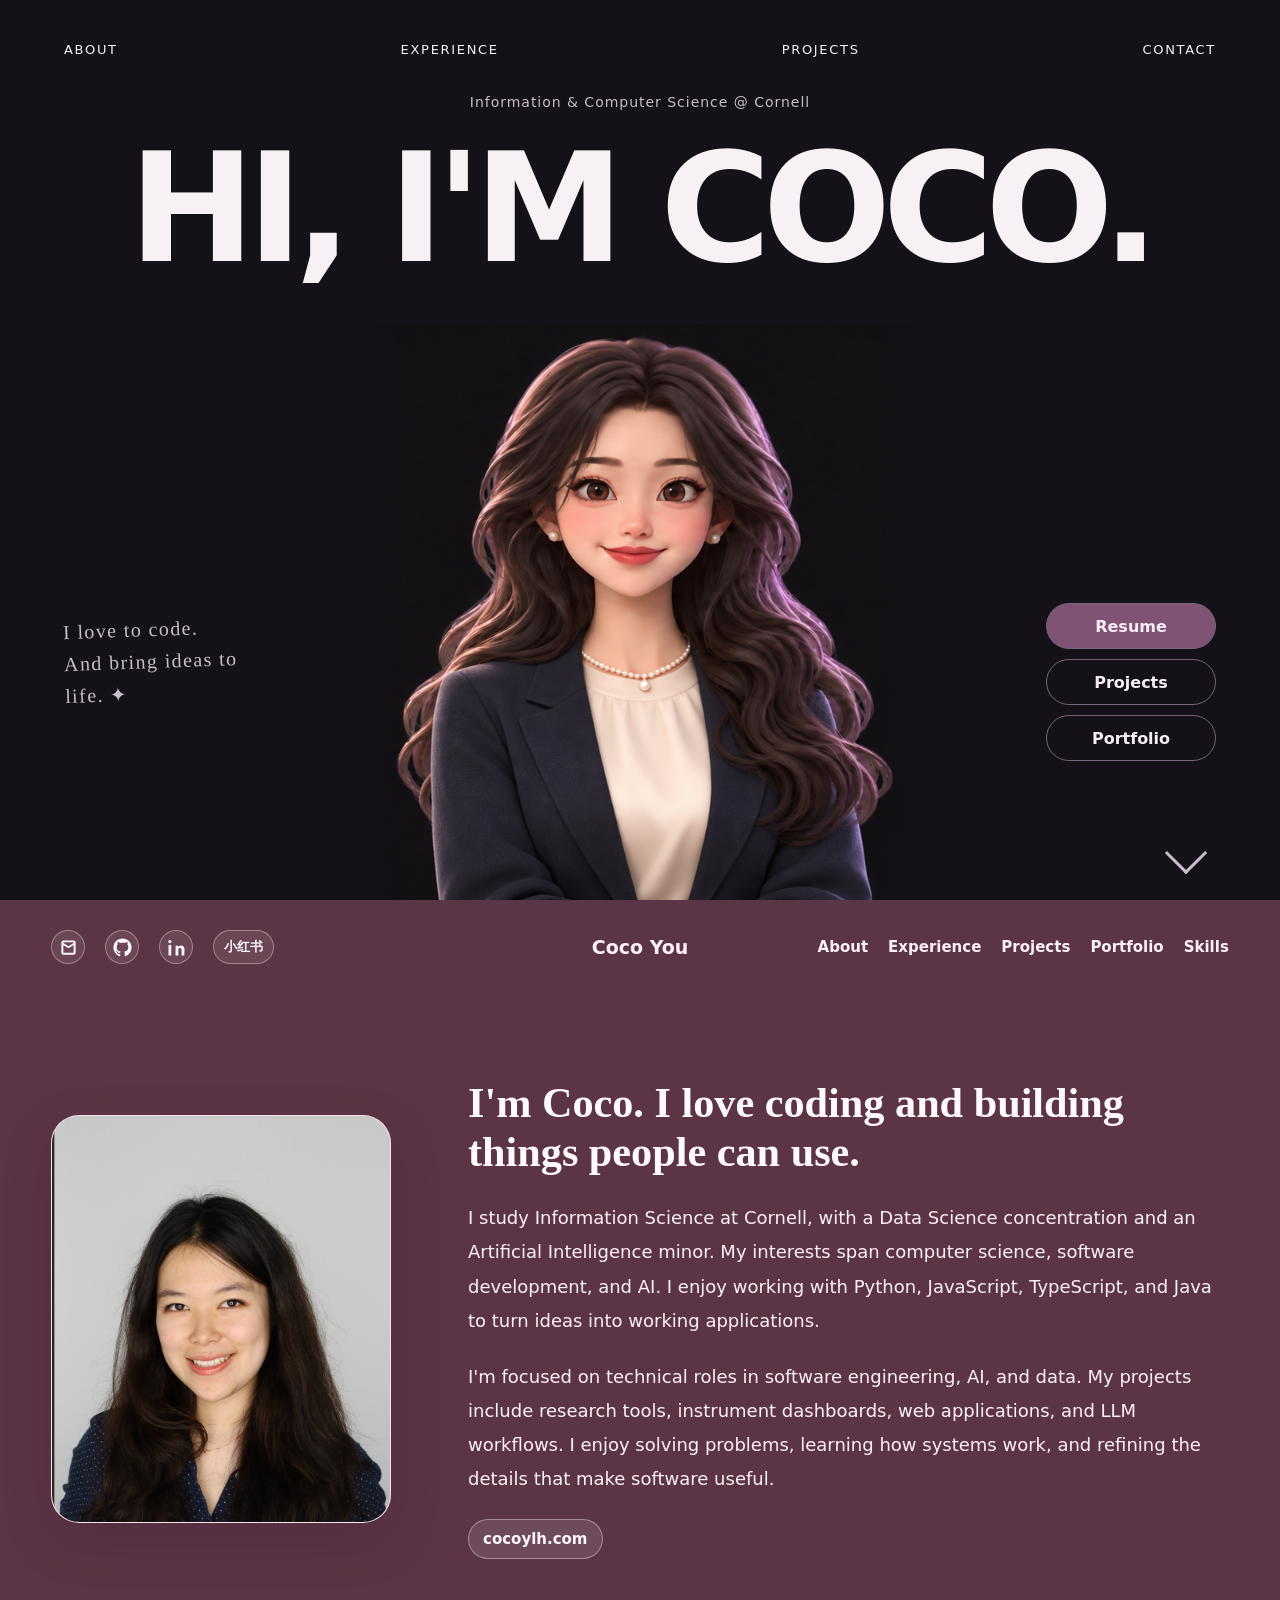
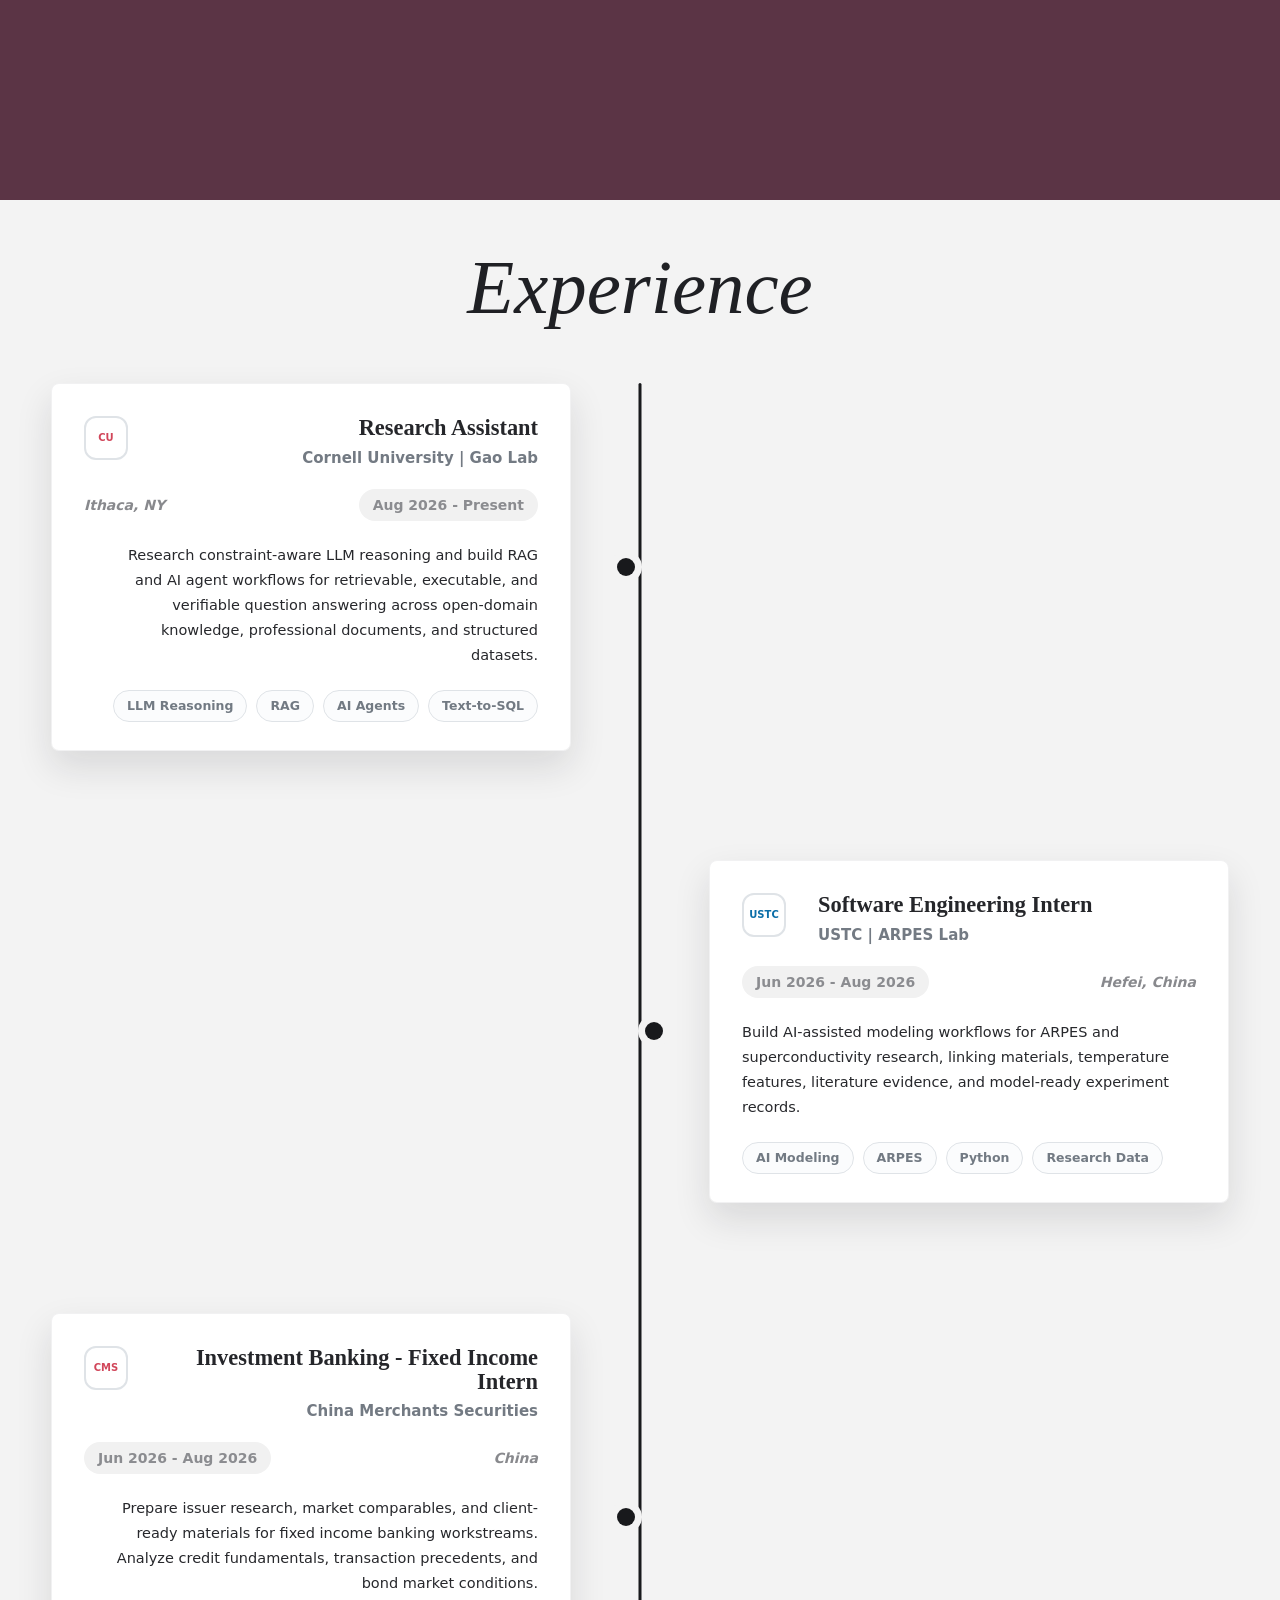
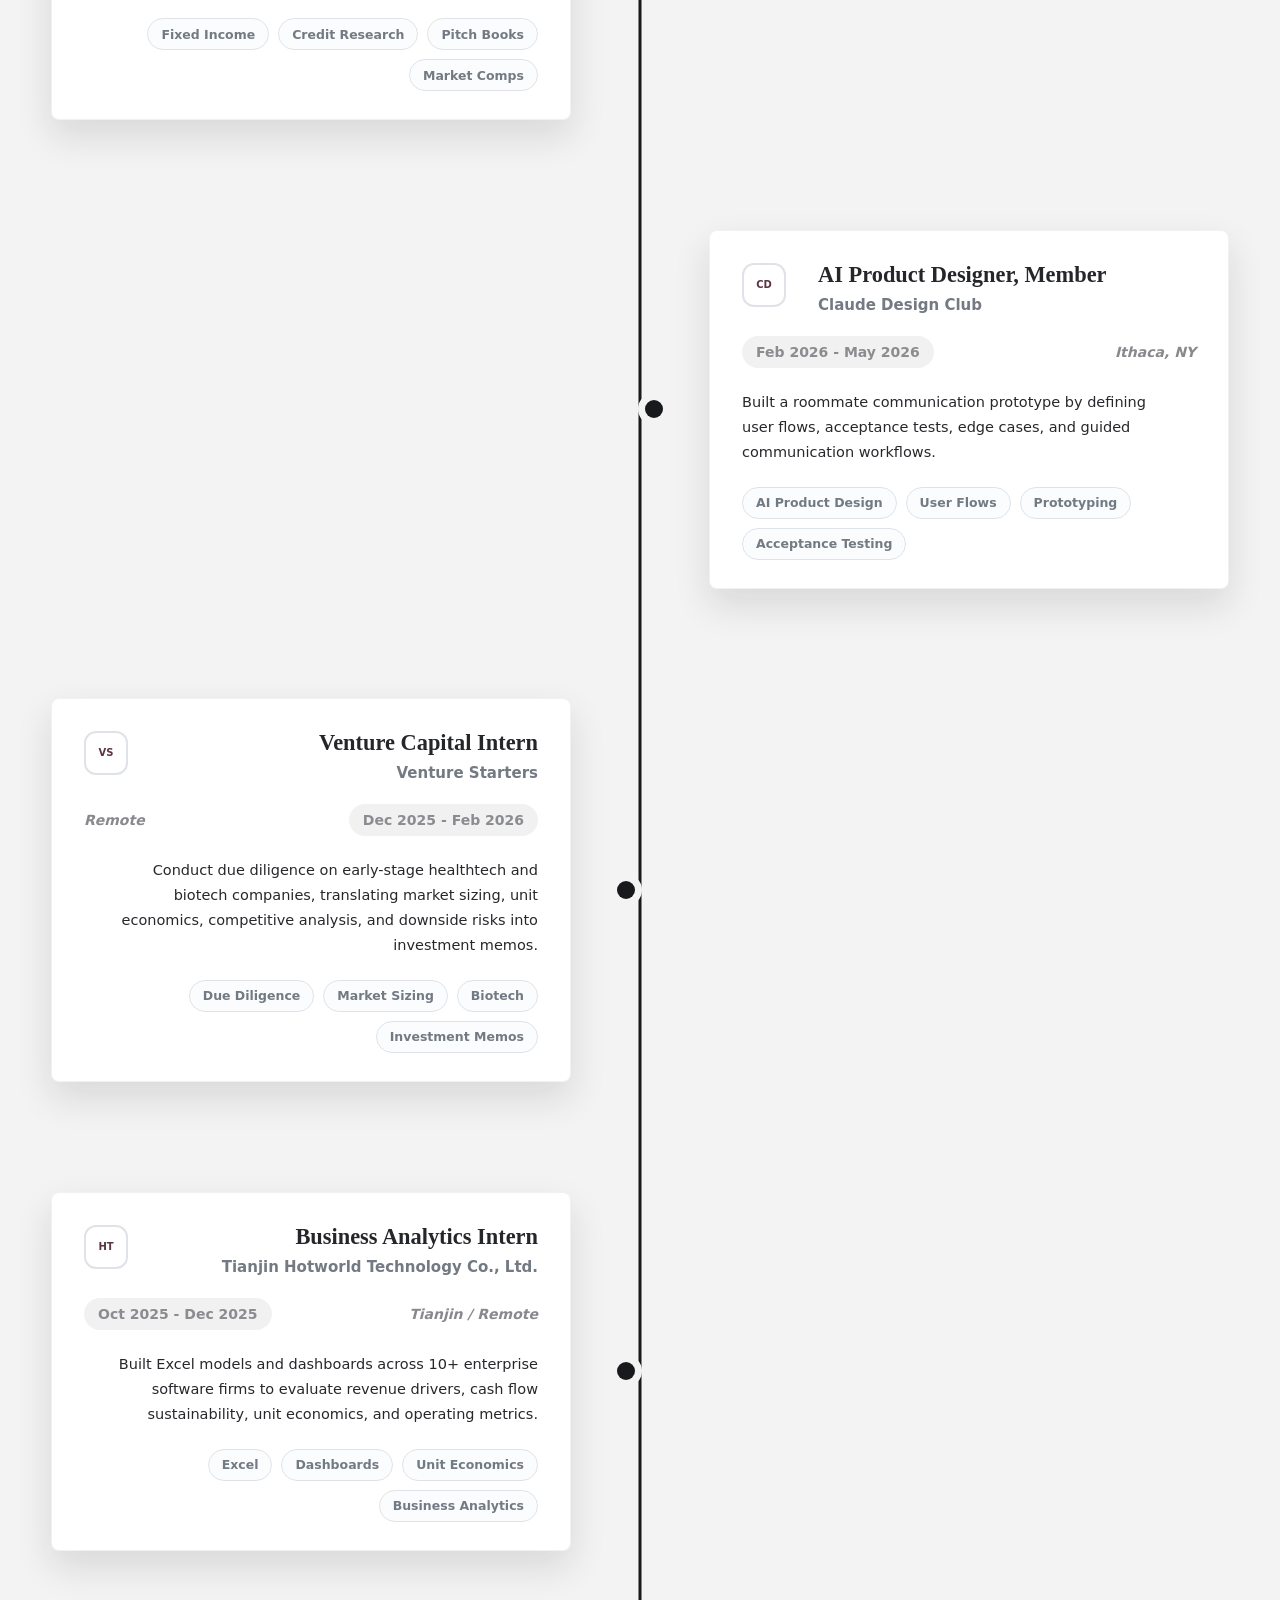
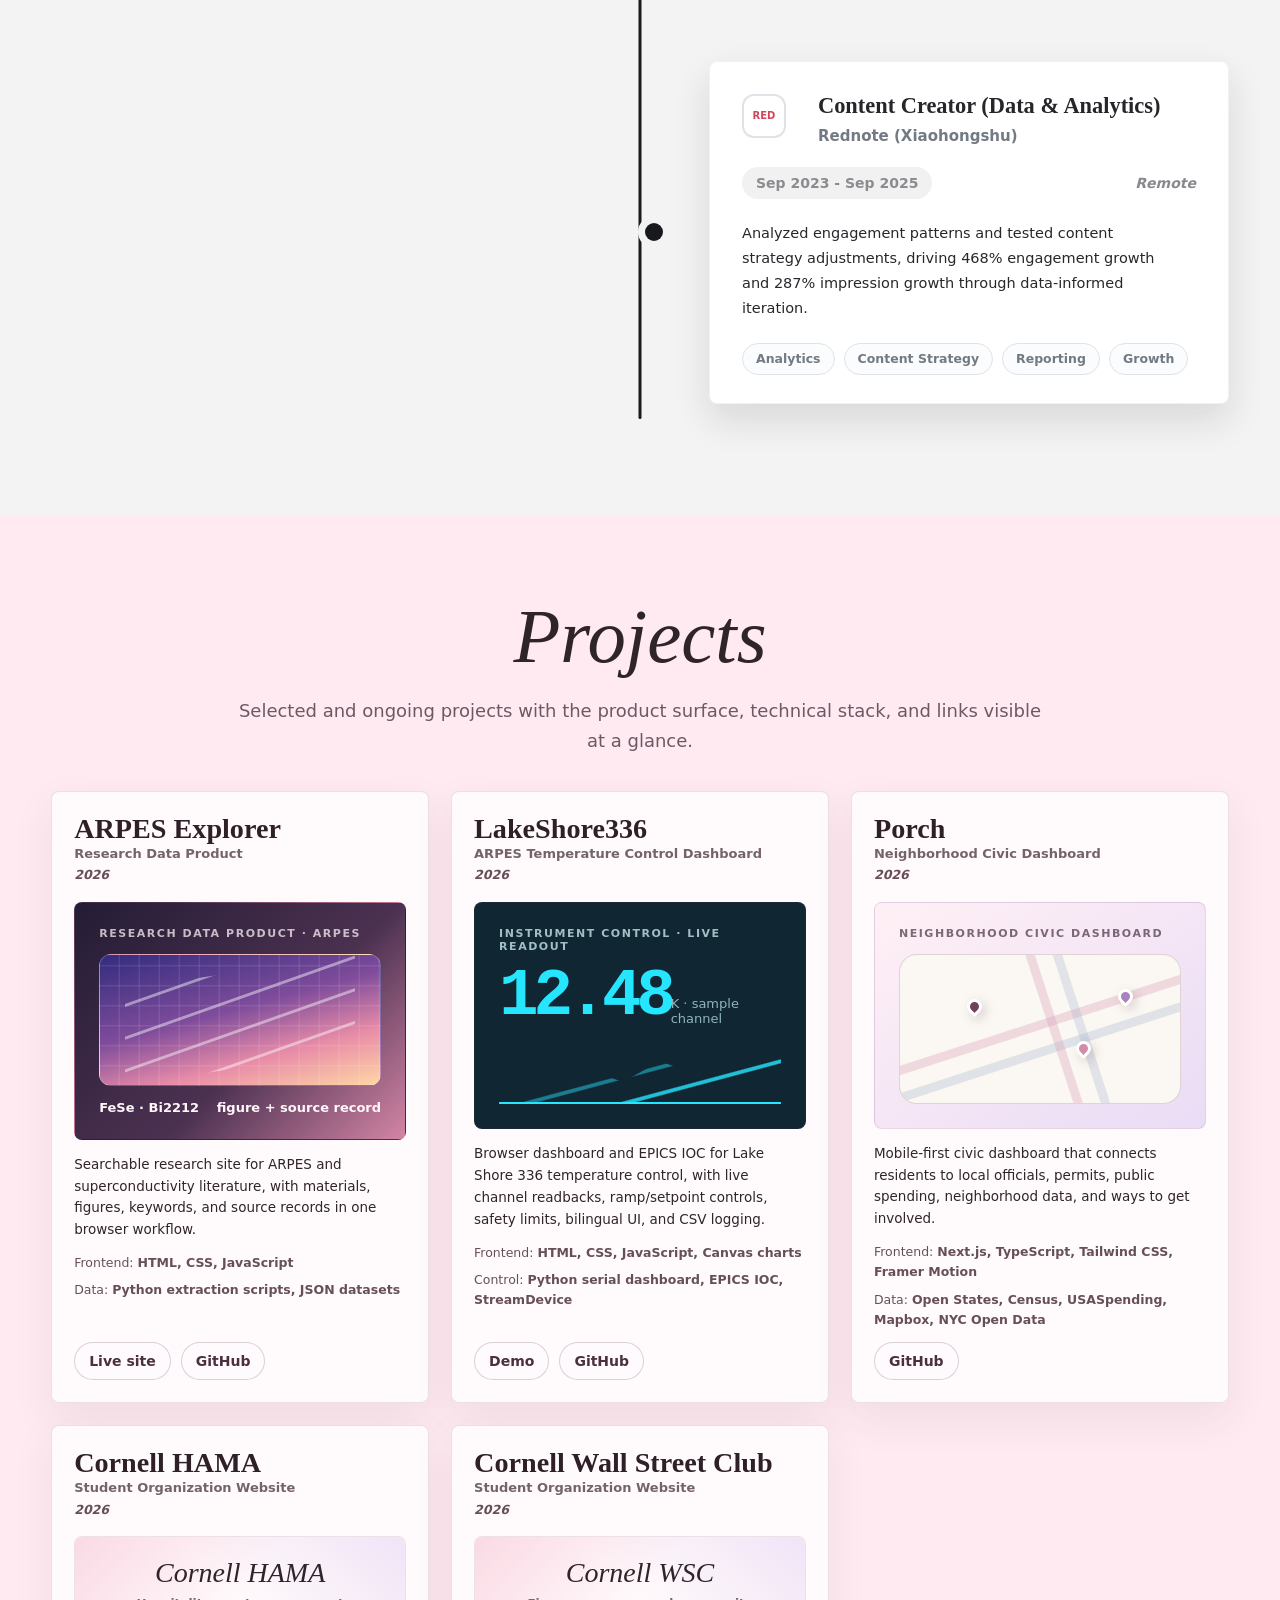
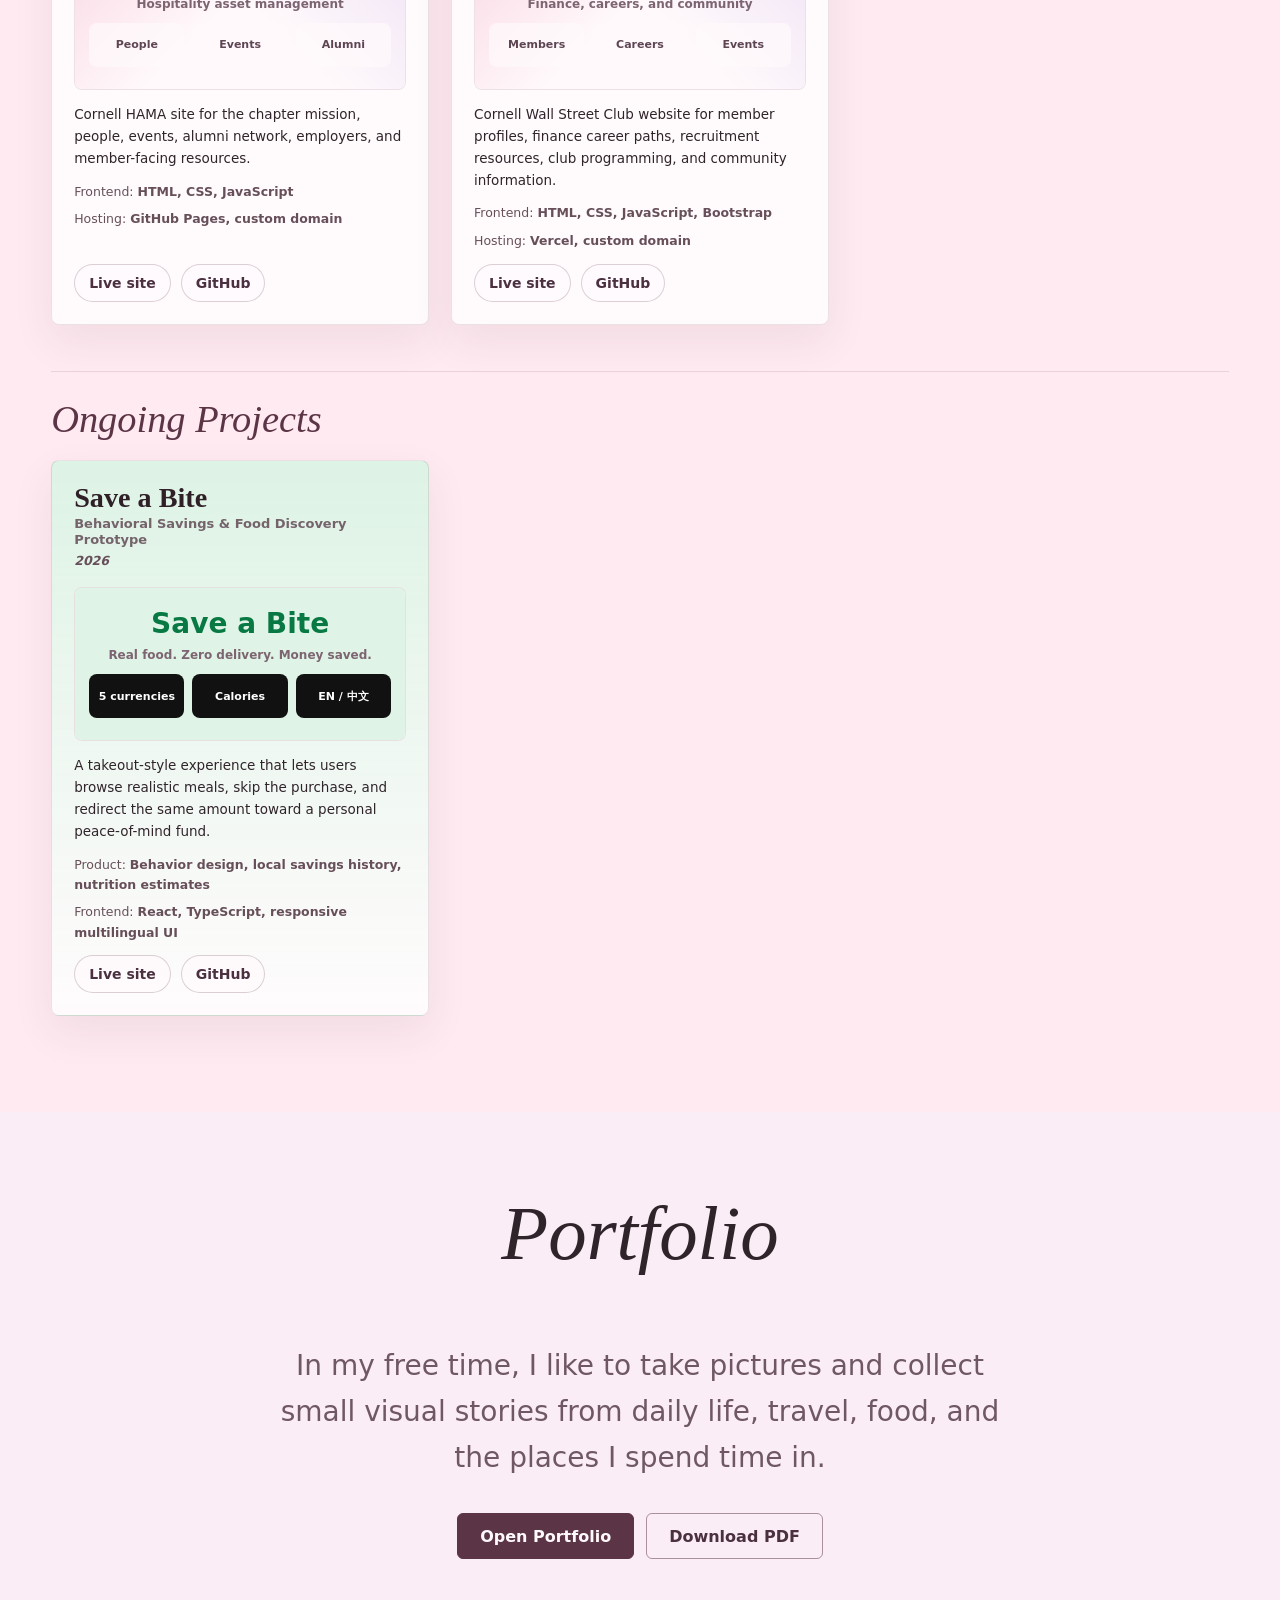
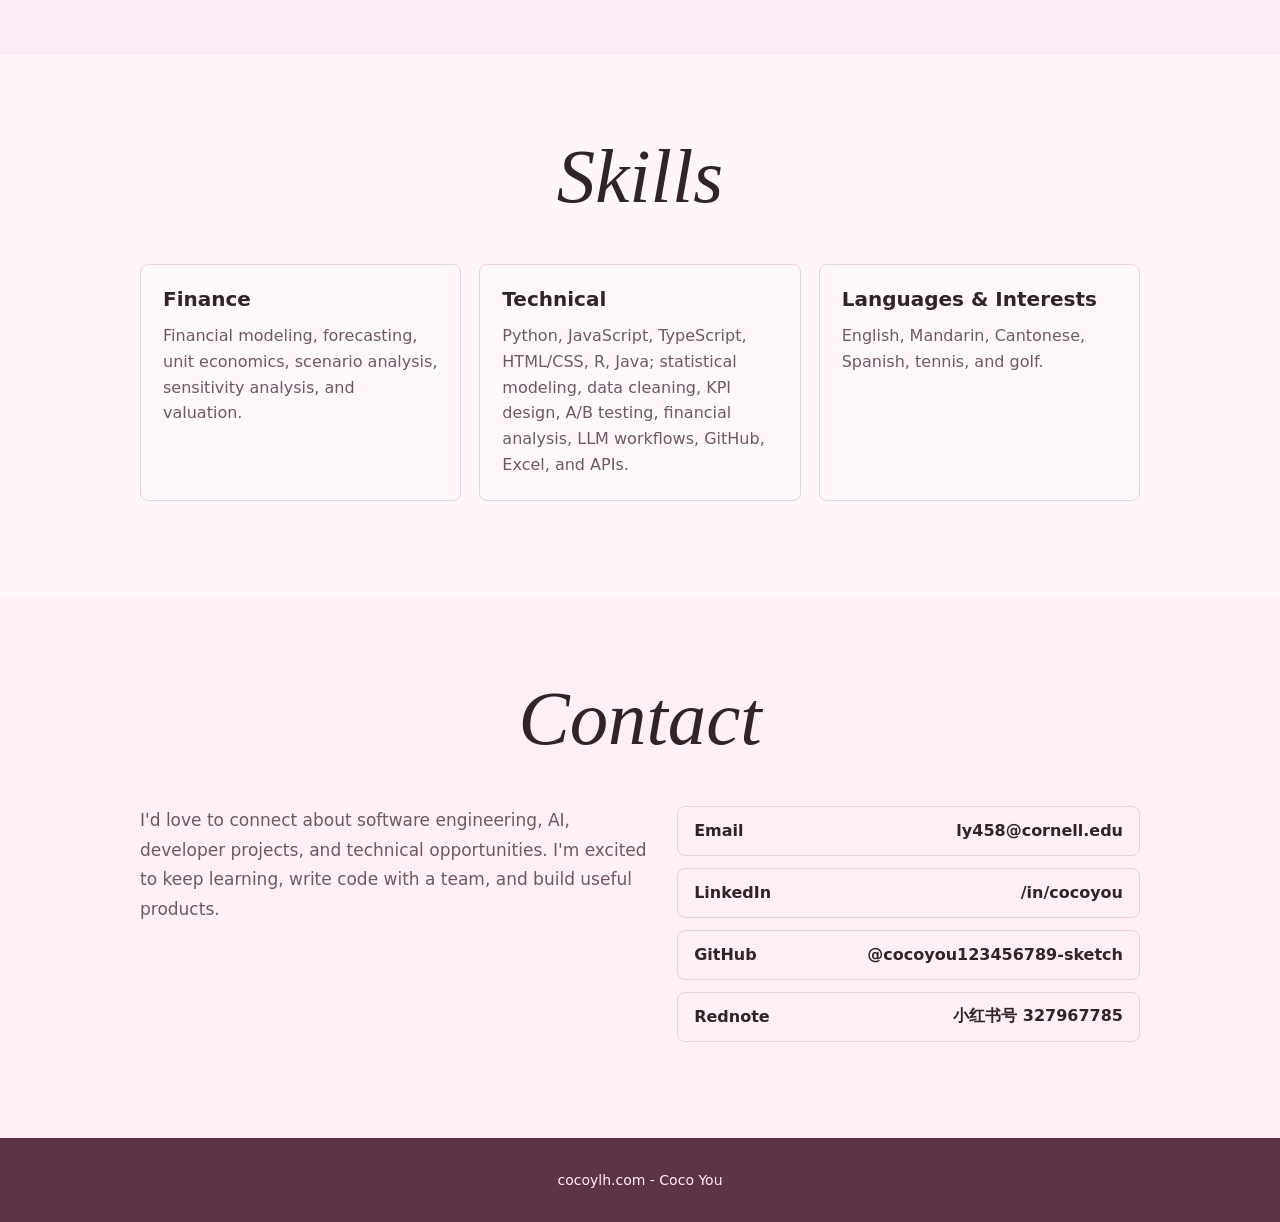
==== commit aa217971: "Dress existing avatar in professional attire" ====
--- a/index.html
+++ b/index.html
@@ -1759,7 +1759,7 @@
     .companion-portrait { border-radius: 0; background: none; overflow: hidden; perspective: none; mask-image: linear-gradient(to right, transparent, black 9%, black 91%, transparent); }
     .companion-portrait::after { display: none; }
     .companion-portrait img { display: none; }
-    .avatar-frame { position: absolute; inset: 0; background: url('assets/coco-turn-sheet.png') 50% 0 / 300% 100% no-repeat; opacity: 0; transition: opacity 240ms cubic-bezier(.4, 0, .2, 1); }
+    .avatar-frame { position: absolute; inset: 0; background: url('assets/coco-turn-professional.png') 50% 0 / 300% 100% no-repeat; opacity: 0; transition: opacity 240ms cubic-bezier(.4, 0, .2, 1); }
     .avatar-frame[data-view="left"] { background-position-x: 0%; }
     .avatar-frame[data-view="right"] { background-position-x: 100%; }
     .avatar-frame.is-active { opacity: 1; }
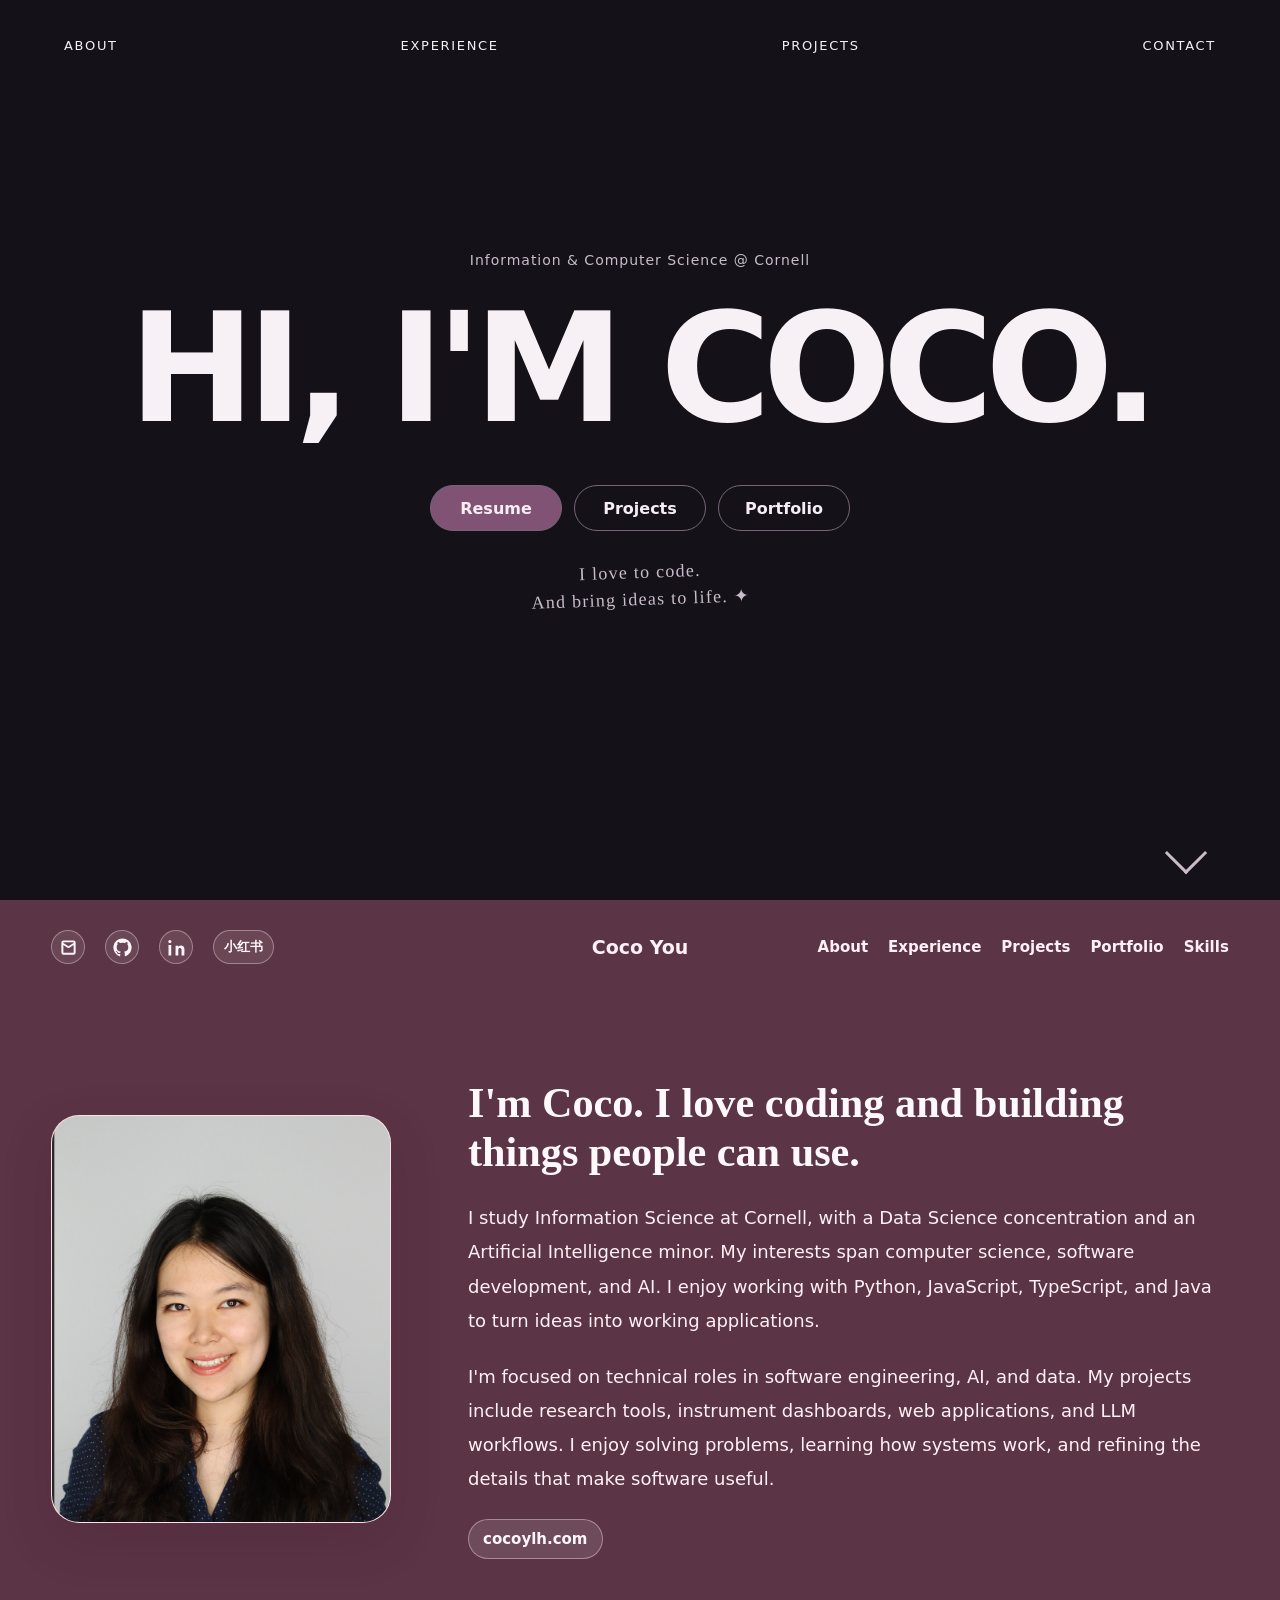
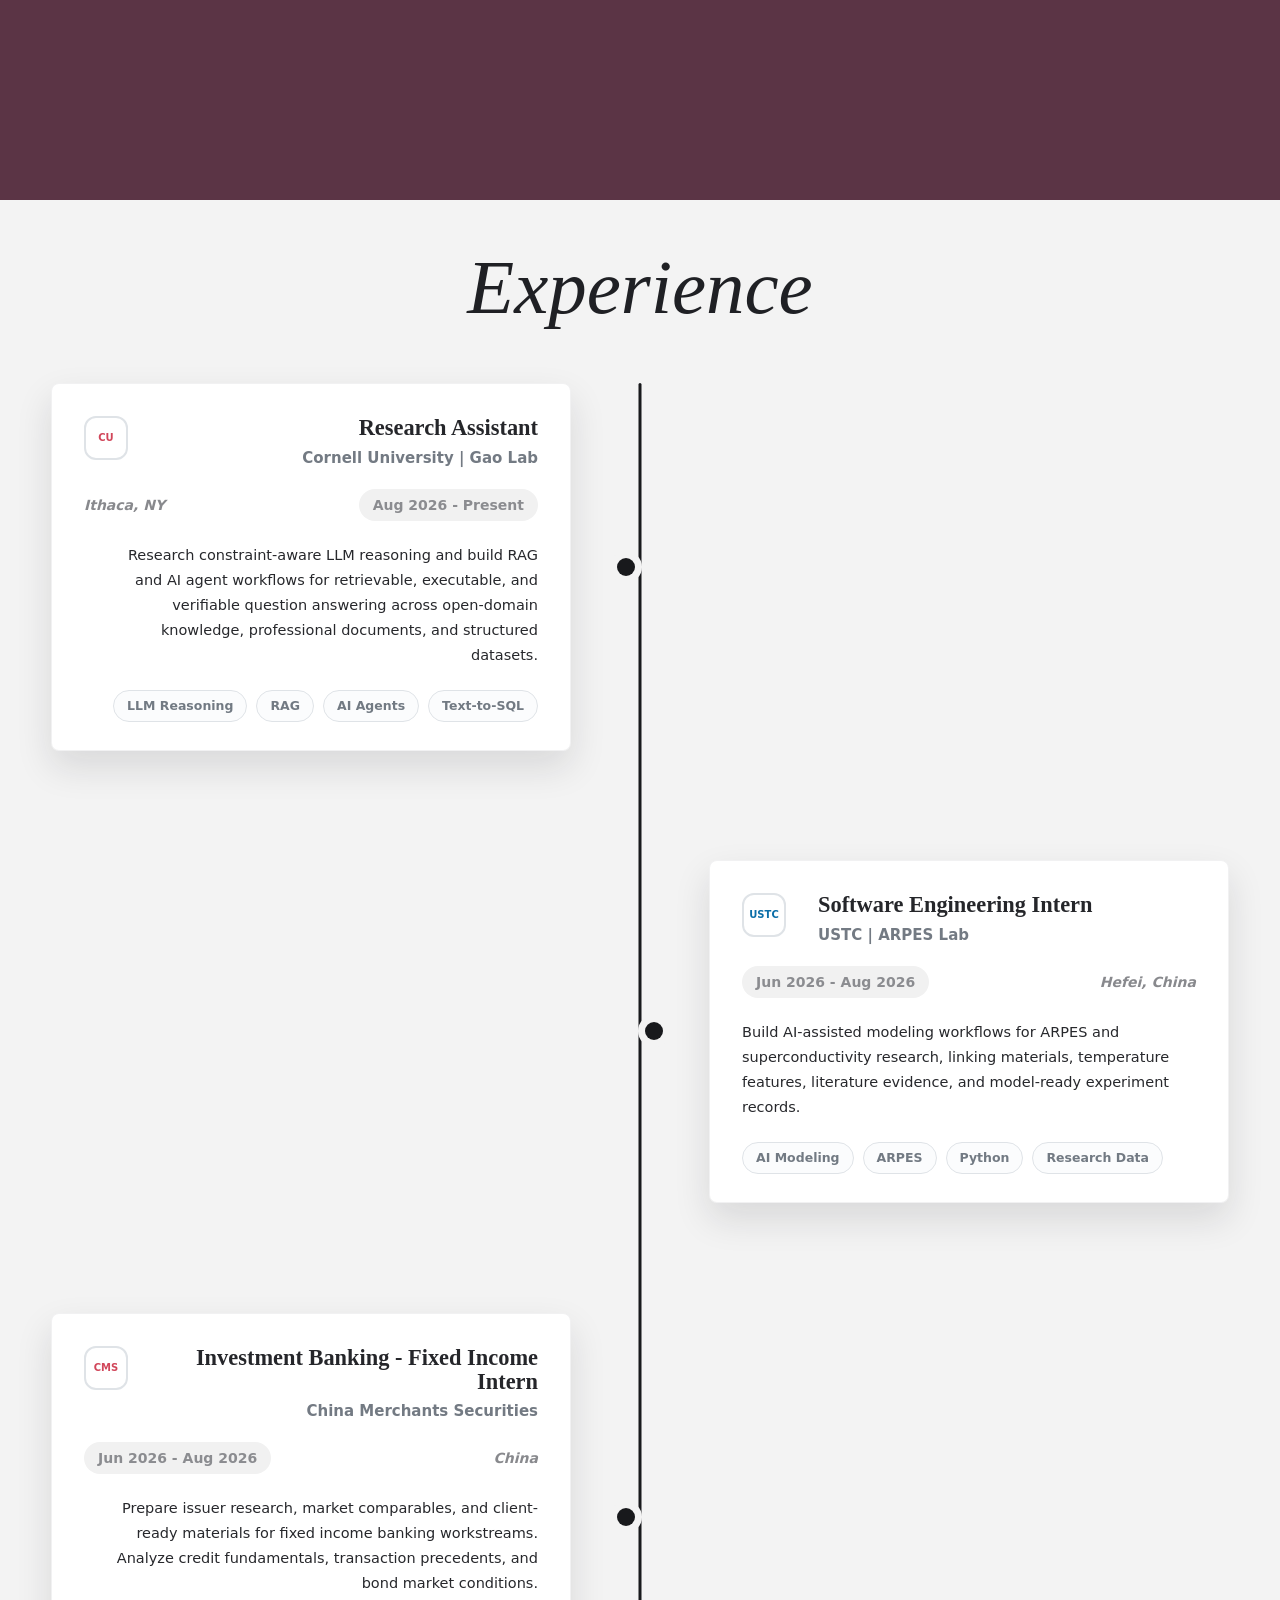
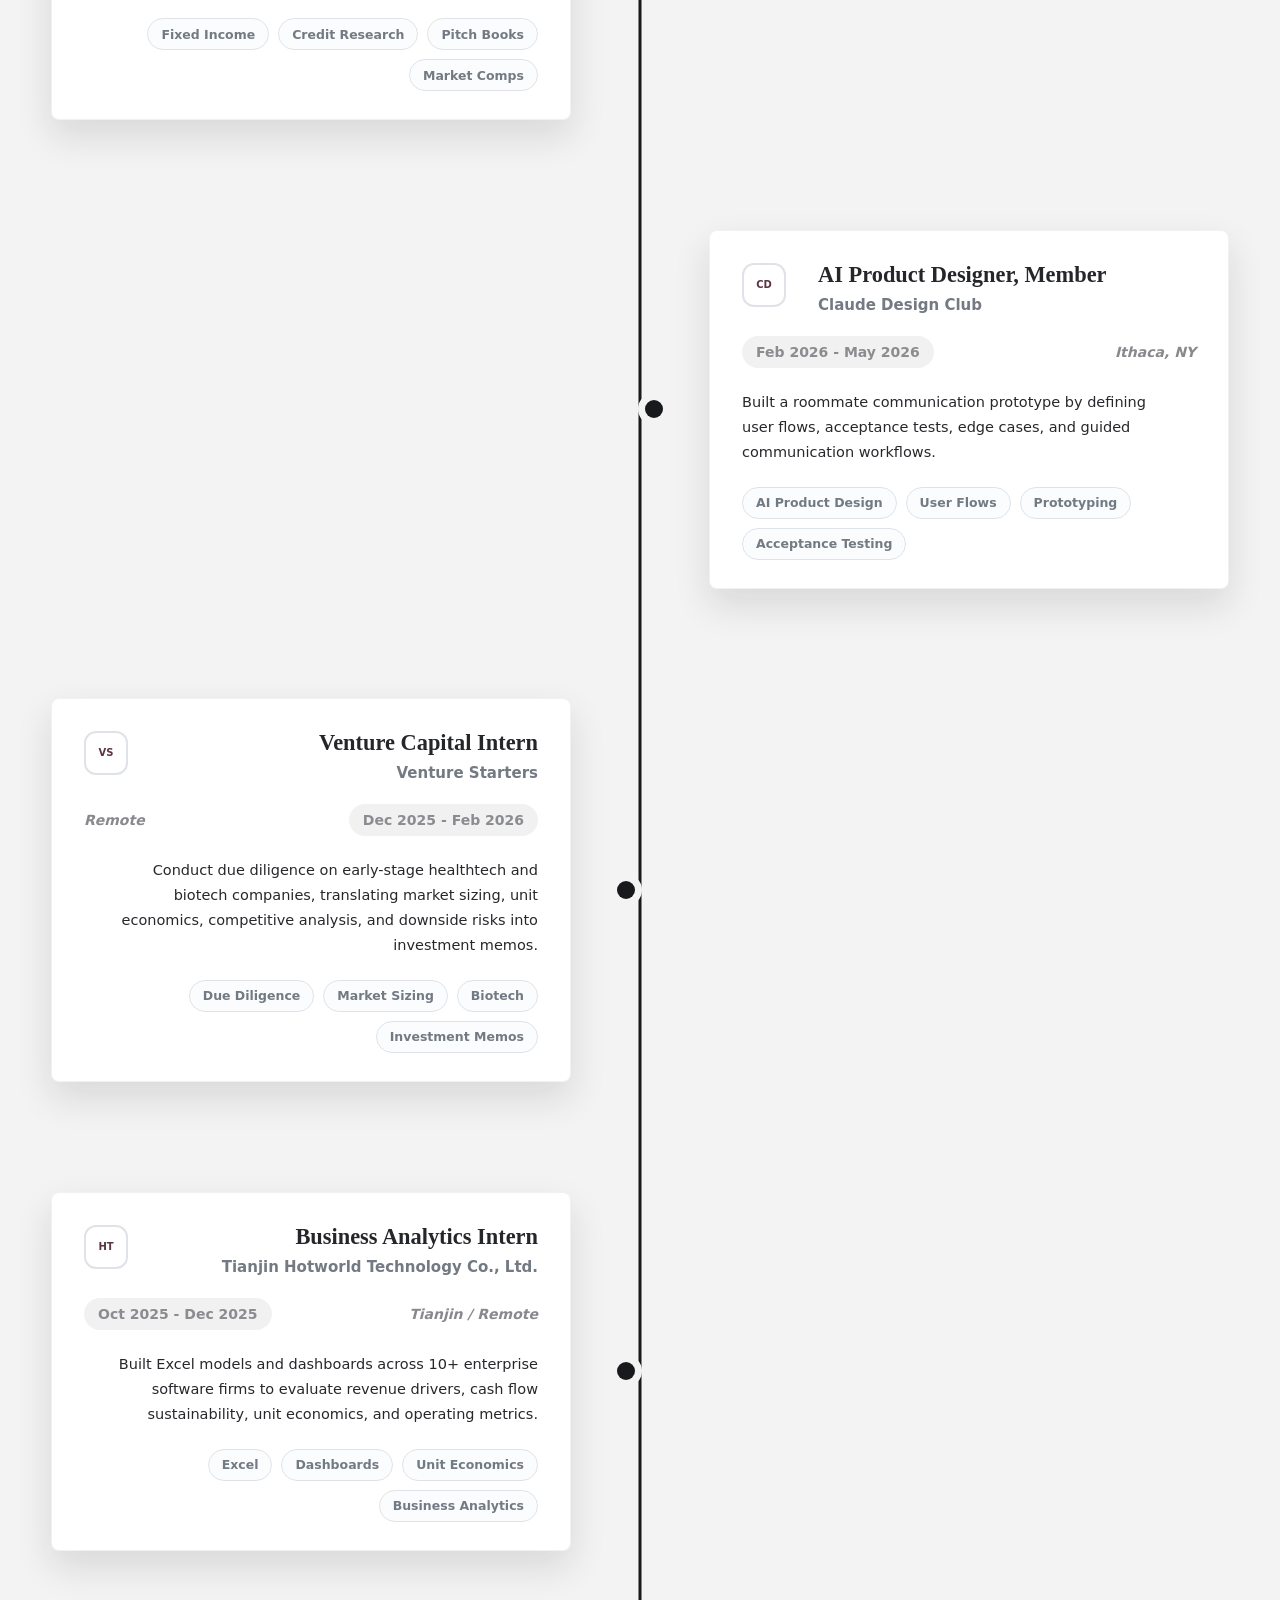
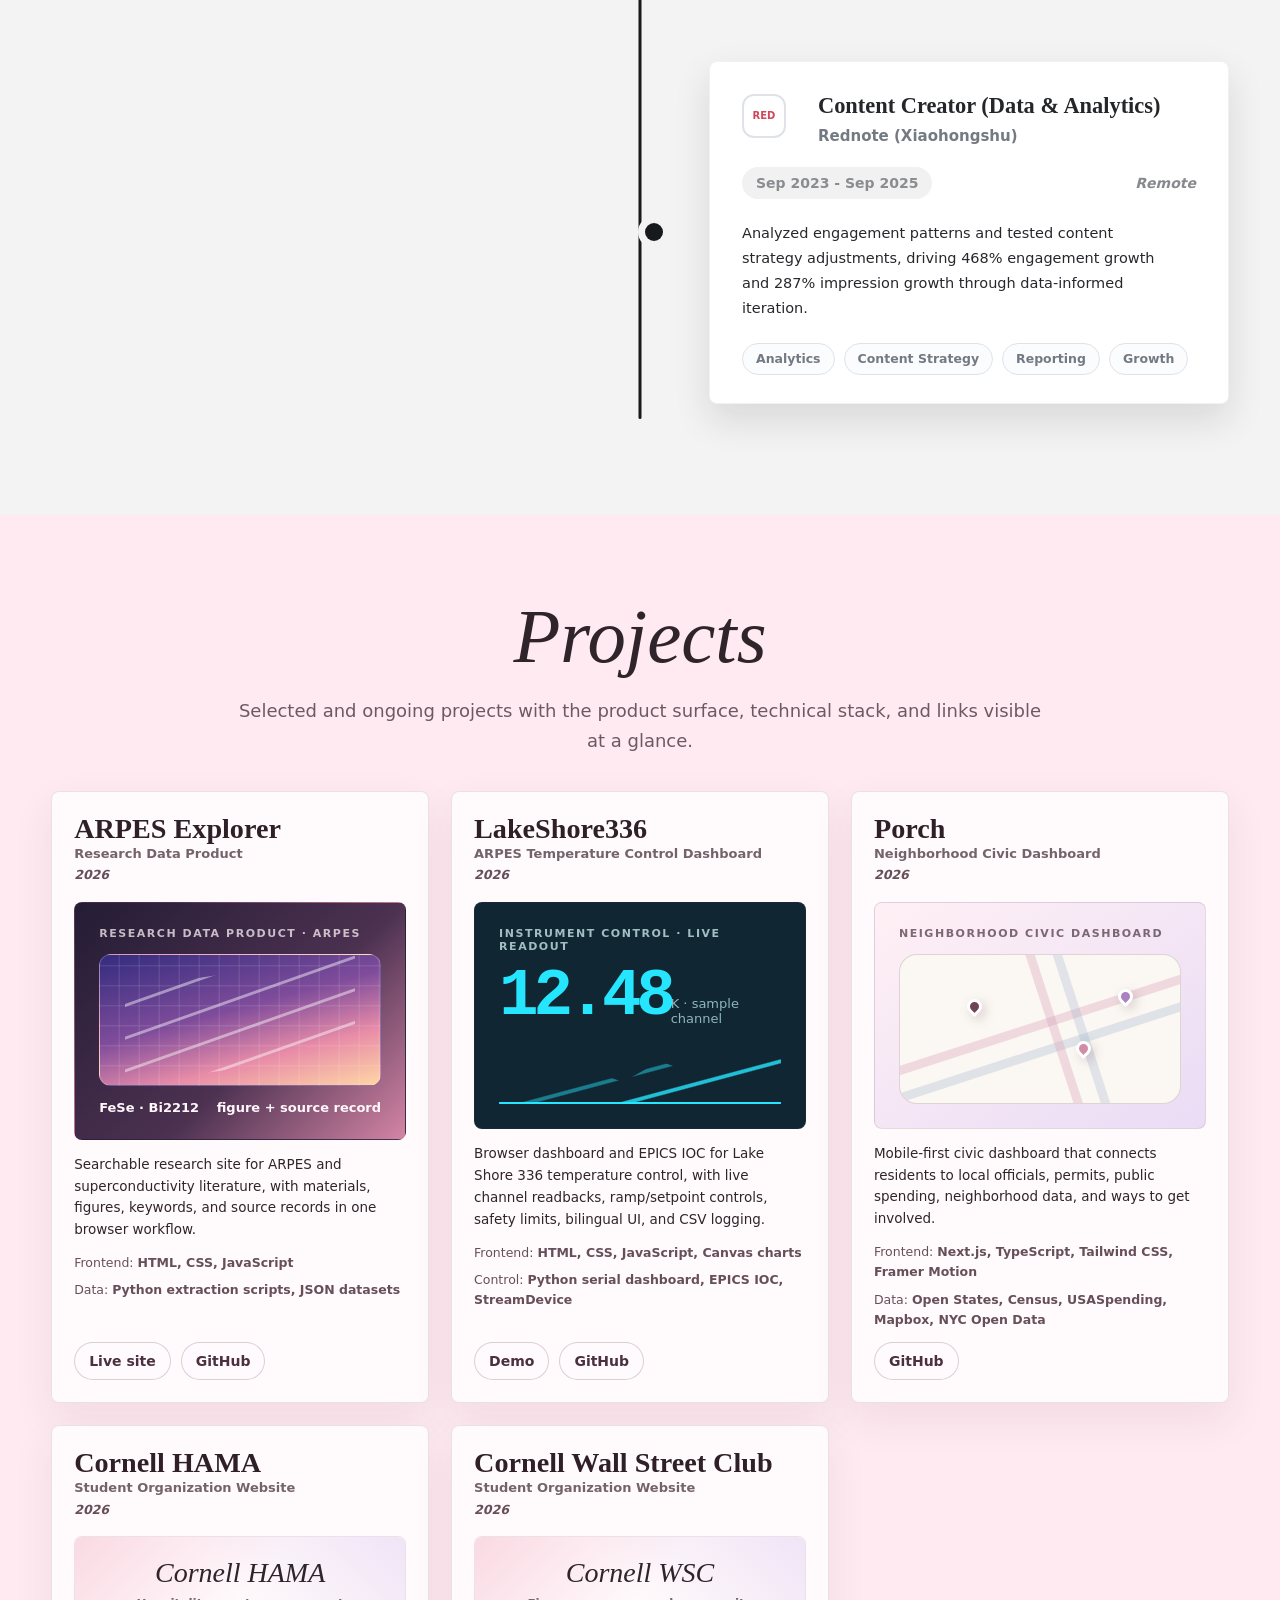
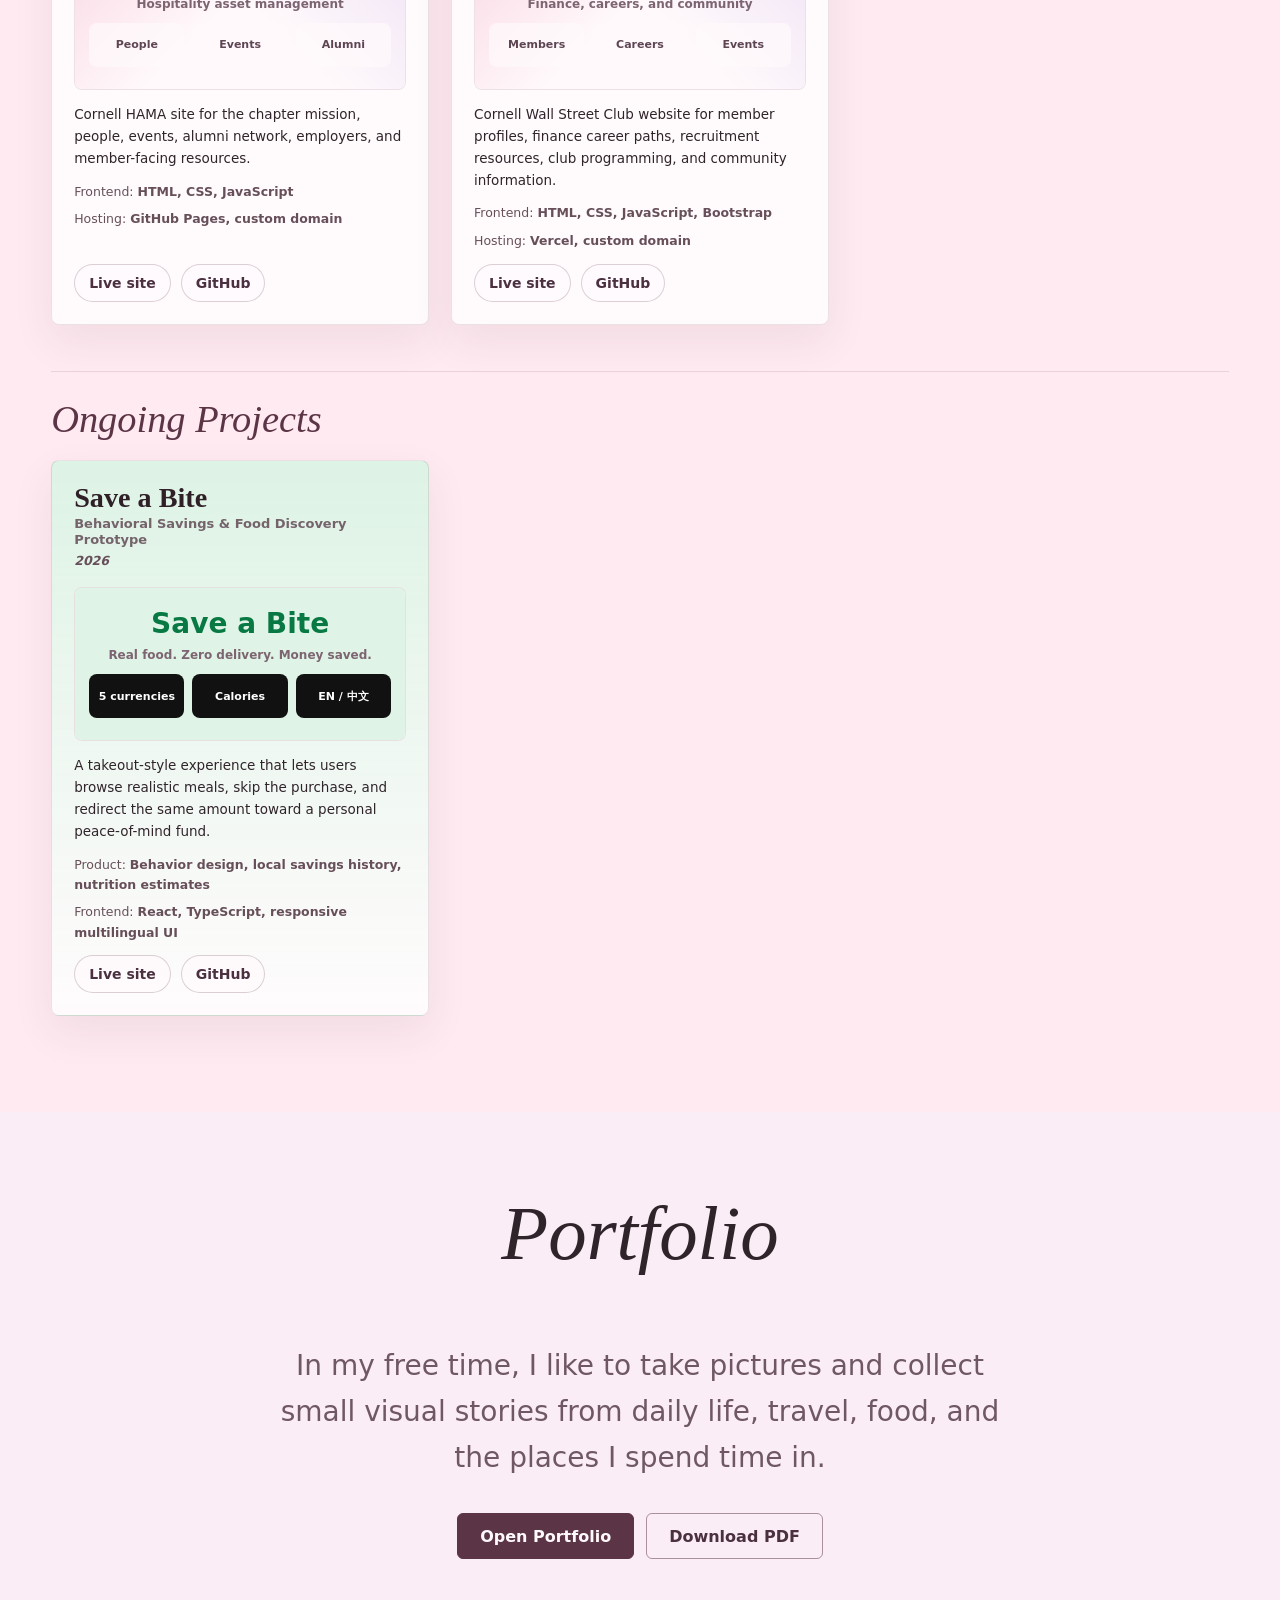
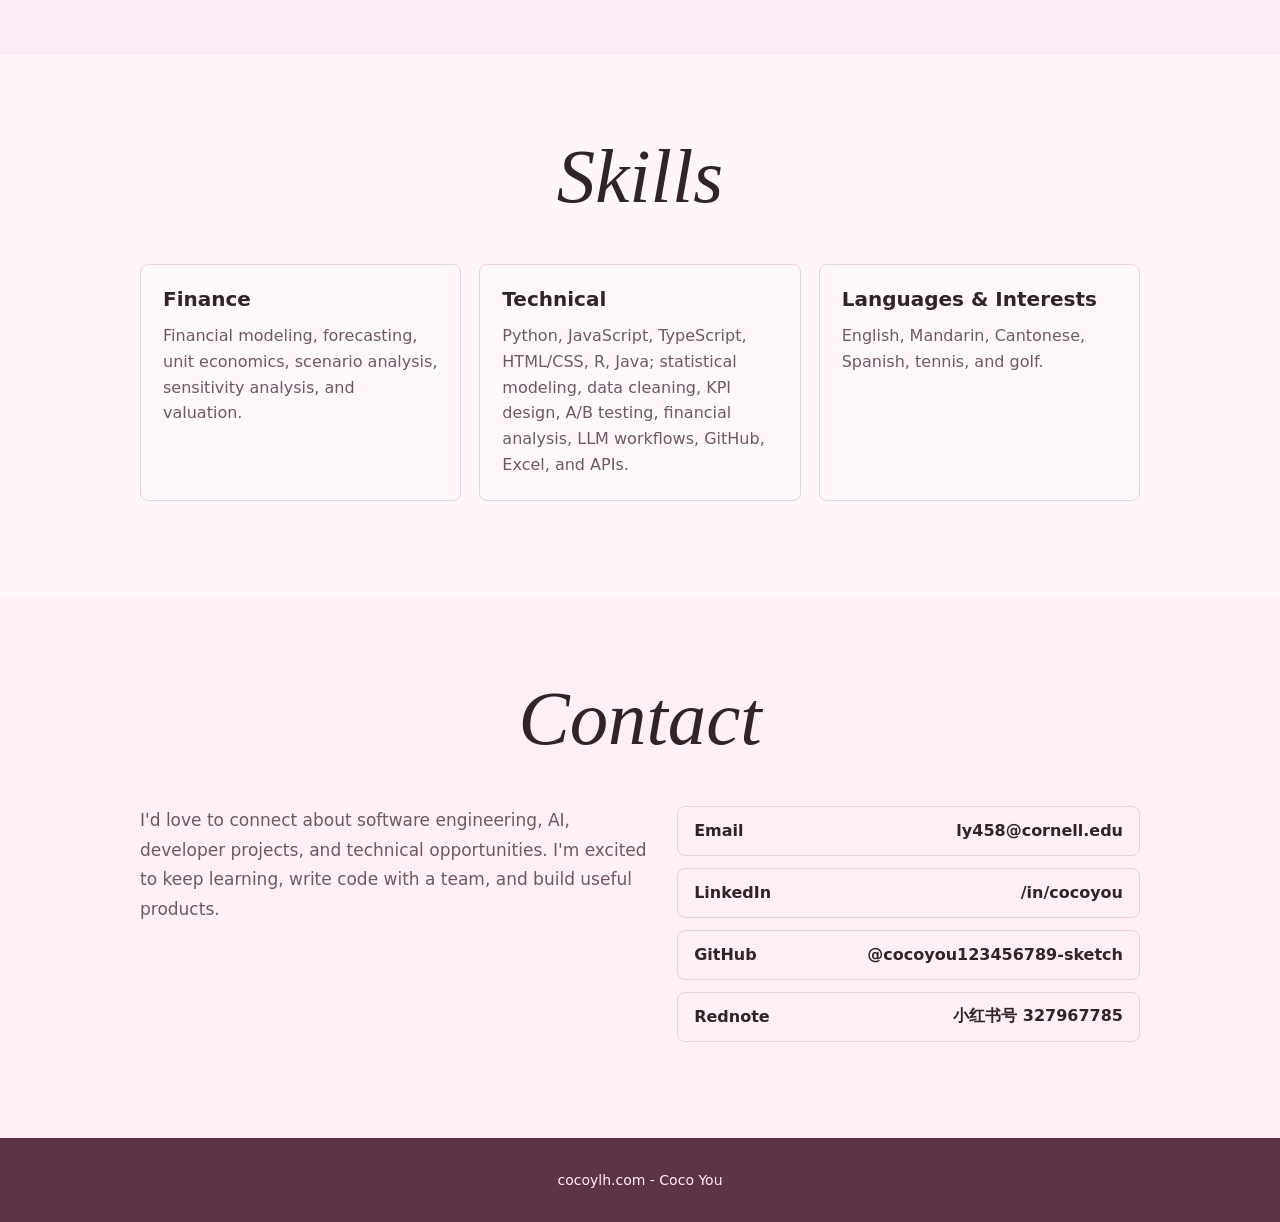
==== commit 14ef9794: "Remove avatar and refocus homepage on technical profile" ====
--- a/index.html
+++ b/index.html
@@ -114,88 +114,6 @@
       z-index: 1;
     }
 
-    /* A small, cursor-aware portrait adds the playful, living detail from the reference. */
-    .cursor-companion {
-      --companion-x: 0px;
-      --companion-y: 0px;
-      --companion-tilt: 0deg;
-      --gaze-x: 0px;
-      --gaze-y: 0px;
-      --head-turn: 0deg;
-      position: absolute;
-      z-index: 1;
-      right: clamp(18px, 6vw, 92px);
-      bottom: clamp(26px, 5vh, 64px);
-      width: clamp(246px, 28vw, 410px);
-      aspect-ratio: 0.78;
-      transform: translate3d(var(--companion-x), var(--companion-y), 0) rotate(var(--companion-tilt));
-      transition: transform 520ms cubic-bezier(.2,.75,.25,1);
-      pointer-events: none;
-      filter: drop-shadow(0 18px 24px rgba(91, 52, 69, .14));
-    }
-
-    .companion-card {
-      position: relative;
-      width: 100%;
-      height: 100%;
-      padding: 9px 9px 12px;
-      border: 1px solid rgba(91, 52, 69, .18);
-      border-radius: 44% 44% 22% 22% / 30% 30% 16% 16%;
-      background: rgba(255, 249, 251, .72);
-      backdrop-filter: blur(8px);
-      transform: rotate(-3deg);
-    }
-
-    .companion-portrait {
-      position: relative;
-      height: 100%;
-      overflow: hidden;
-      perspective: 700px;
-      border-radius: 38% 38% 18% 18% / 26% 26% 14% 14%;
-      background: var(--lilac);
-    }
-
-    .companion-portrait::after {
-      content: "";
-      position: absolute;
-      inset: 0;
-      background: linear-gradient(145deg, rgba(255,255,255,.36), transparent 42%, rgba(91,52,69,.12));
-      mix-blend-mode: soft-light;
-    }
-
-    .companion-portrait img {
-      width: 100%;
-      height: 100%;
-      display: block;
-      object-fit: cover;
-      object-position: center top;
-      transform: translate3d(var(--gaze-x), var(--gaze-y), 0) rotateY(var(--head-turn)) scale(1.08);
-      transform-origin: 50% 42%;
-      transition: transform 520ms cubic-bezier(.2,.75,.25,1);
-    }
-
-    .companion-label {
-      position: absolute;
-      z-index: 2;
-      left: 50%;
-      bottom: -13px;
-      padding: 6px 11px;
-      border: 1px solid var(--line);
-      border-radius: 999px;
-      background: var(--cream);
-      color: var(--dark);
-      font-size: 11px;
-      font-weight: 750;
-      letter-spacing: .08em;
-      text-transform: uppercase;
-      white-space: nowrap;
-      transform: translateX(-50%);
-    }
-
-    @media (max-width: 760px) {
-      .cursor-companion { display: none; }
-    }
-
     .hero-signoff {
       margin: 25px 0 0;
       color: var(--muted);
@@ -1743,38 +1661,27 @@
         margin: 0 auto;
       }
     }
-    .hero { min-height: 820px; height: 100svh; display: flex; flex-direction: column; justify-content: flex-start; padding: 32px 5vw 0; background: #141218; color: #f7f1f5; }
+    .hero { min-height: 720px; height: 100svh; display: flex; flex-direction: column; justify-content: center; padding: 92px 5vw 110px; background: #141218; color: #f7f1f5; }
     .hero .floating-orb { display: none; }
-    .hero-nav { width: 100%; display: flex; justify-content: space-between; position: relative; z-index: 3; padding-bottom: 26px; font-size: 13px; letter-spacing: .13em; text-transform: uppercase; }
+    .hero-nav { display: flex; justify-content: space-between; position: absolute; z-index: 3; top: 28px; left: 5vw; right: 5vw; font-size: 13px; letter-spacing: .13em; text-transform: uppercase; }
     .hero-nav a { padding: 10px 0; }
-    .hero-content { width: 100%; }
+    .hero-content { width: min(100%, 1120px); margin: 0 auto; }
     .hero h1 { color: #f7f1f5; font-family: Inter, system-ui, sans-serif; font-style: normal; font-weight: 850; font-size: clamp(60px, 11.8vw, 180px); letter-spacing: -.055em; line-height: 1.08; }
-    .hero .hero-content > p { color: #c9bccc; font-size: 14px; margin: 0 0 16px; letter-spacing: .07em; }
-    .hero .button-row { position: absolute; top: 510px; right: 0; width: 170px; gap: 10px; }
-    .hero .button { width: 100%; color: #f8edf5; border-color: #7a637a; border-radius: 30px; }
+    .hero .hero-content > p { color: #c9bccc; font-size: 14px; margin: 0 0 18px; letter-spacing: .07em; }
+    .hero .button-row { position: static; width: auto; gap: 12px; margin-top: 34px; }
+    .hero .button { min-width: 132px; width: auto; color: #f8edf5; border-color: #7a637a; border-radius: 30px; }
     .hero .button.primary { background: #805374; }
-    .hero p.hero-signoff { position: absolute; top: 520px; left: 0; max-width: 180px; text-align: left; line-height: 1.6; font-size: 20px; }
-    .cursor-companion { display: block; position: absolute; left: 50%; right: auto; bottom: 0; width: min(64vh, 620px, 68vw); aspect-ratio: 1; transform: translateX(-50%); filter: none; }
-    .companion-card { padding: 0; border: 0; border-radius: 0; background: none; backdrop-filter: none; transform: none; }
-    .companion-portrait { border-radius: 0; background: none; overflow: hidden; perspective: none; mask-image: linear-gradient(to right, transparent, black 9%, black 91%, transparent); }
-    .companion-portrait::after { display: none; }
-    .companion-portrait img { display: none; }
-    .avatar-frame { position: absolute; inset: 0; background: url('assets/coco-turn-professional.png') 50% 0 / 300% 100% no-repeat; opacity: 0; transition: opacity 240ms cubic-bezier(.4, 0, .2, 1); }
-    .avatar-frame[data-view="left"] { background-position-x: 0%; }
-    .avatar-frame[data-view="right"] { background-position-x: 100%; }
-    .avatar-frame.is-active { opacity: 1; }
+    .hero p.hero-signoff { position: static; max-width: none; margin-top: 28px; text-align: center; line-height: 1.5; font-size: 18px; }
     .hero .arrow { z-index: 4; left: auto; right: 5vw; border-color: #c9bccc; }
     @media (max-width: 760px) {
-      .hero { min-height: 760px; height: 100svh; padding: 20px 6vw 0; }
+      .hero { min-height: 650px; height: 100svh; padding: 90px 6vw 100px; }
       .hero-nav { font-size: 10px; letter-spacing: .04em; }
       .hero h1 { font-size: 14vw; }
       .hero .hero-content > p { font-size: 11px; }
-      .cursor-companion { width: min(100vw, 520px); bottom: 0; }
-      .hero .button-row { position: static; width: auto; margin-top: 22px; }
+      .hero .button-row { margin-top: 24px; }
       .hero .button { width: auto; padding: 0 16px; font-size: 13px; }
-      .hero p.hero-signoff { position: static; max-width: none; margin-top: 16px; font-size: 16px; }
-    }
-    @media (prefers-reduced-motion: reduce) { .avatar-frame { transition: none; } }
+      .hero p.hero-signoff { margin-top: 20px; font-size: 16px; }
+    }
   </style>
 </head>
 <body>
@@ -1783,15 +1690,6 @@
       <nav class="hero-nav" aria-label="Homepage navigation"><a href="#about">About</a><a href="#experience">Experience</a><a href="#projects">Projects</a><a href="#contact">Contact</a></nav>
       <div class="floating-orb ring-orb" aria-label="Decorative circle" role="img"></div>
       <div class="floating-orb solid-orb" aria-label="Decorative circle" role="img"></div>
-      <div class="cursor-companion" aria-hidden="true">
-        <div class="companion-card">
-          <div class="companion-portrait">
-            <div class="avatar-frame" data-view="left"></div>
-            <div class="avatar-frame is-active" data-view="center"></div>
-            <div class="avatar-frame" data-view="right"></div>
-          </div>
-        </div>
-      </div>
       <div class="hero-content">
         <p>Information &amp; Computer Science @ Cornell</p>
         <h1>HI, I'M COCO.</h1>
@@ -2235,53 +2133,6 @@
       }
     }
 
-    const companion = document.querySelector(".cursor-companion");
-    if (companion && window.matchMedia("(pointer: fine) and (prefers-reduced-motion: no-preference)").matches) {
-      let frame = 0;
-      let target = 0;
-      let gaze = 0;
-      let direction = 0;
-      let previousTime = 0;
-      let lastChange = -Infinity;
-      const views = ['left', 'center', 'right'];
-      const images = companion.querySelectorAll('.avatar-frame');
-      const hero = document.querySelector('.hero');
-      const motion = window.matchMedia('(prefers-reduced-motion: no-preference)');
-
-      const updateCompanion = (time) => {
-        frame = 0;
-        const elapsed = Math.min(time - previousTime || 16, 50);
-        previousTime = time;
-        // Time-based damping works equally on 60 Hz and high-refresh screens.
-        gaze += (target - gaze) * (1 - Math.exp(-elapsed / 105));
-        let next = direction;
-        // Separate entry/exit thresholds prevent flicker at the boundary.
-        if (direction === 0) next = gaze < -.27 ? -1 : gaze > .27 ? 1 : 0;
-        else if ((direction === -1 && gaze > -.12) || (direction === 1 && gaze < .12)) next = 0;
-        // Pass through the front pose when crossing from one side to the other.
-        if (next !== direction && time - lastChange >= 260) {
-          direction = next;
-          lastChange = time;
-          images.forEach(image => image.classList.toggle('is-active', image.dataset.view === views[direction + 1]));
-        }
-        if (Math.abs(target - gaze) > .001 || next !== direction || time - lastChange < 280) {
-          frame = requestAnimationFrame(updateCompanion);
-        }
-      };
-
-      const follow = (value) => {
-        target = motion.matches ? value : 0;
-        if (!frame) { previousTime = performance.now(); frame = requestAnimationFrame(updateCompanion); }
-      };
-      hero.addEventListener("pointermove", (event) => {
-        const bounds = companion.getBoundingClientRect();
-        follow(Math.max(-1, Math.min(1, (event.clientX - bounds.left - bounds.width / 2) / (window.innerWidth * .42))));
-      }, { passive: true });
-      hero.addEventListener('pointerleave', () => follow(0));
-      window.addEventListener('blur', () => follow(0));
-      motion.addEventListener('change', () => follow(0));
-    }
-
   </script>
 </body>
 </html>
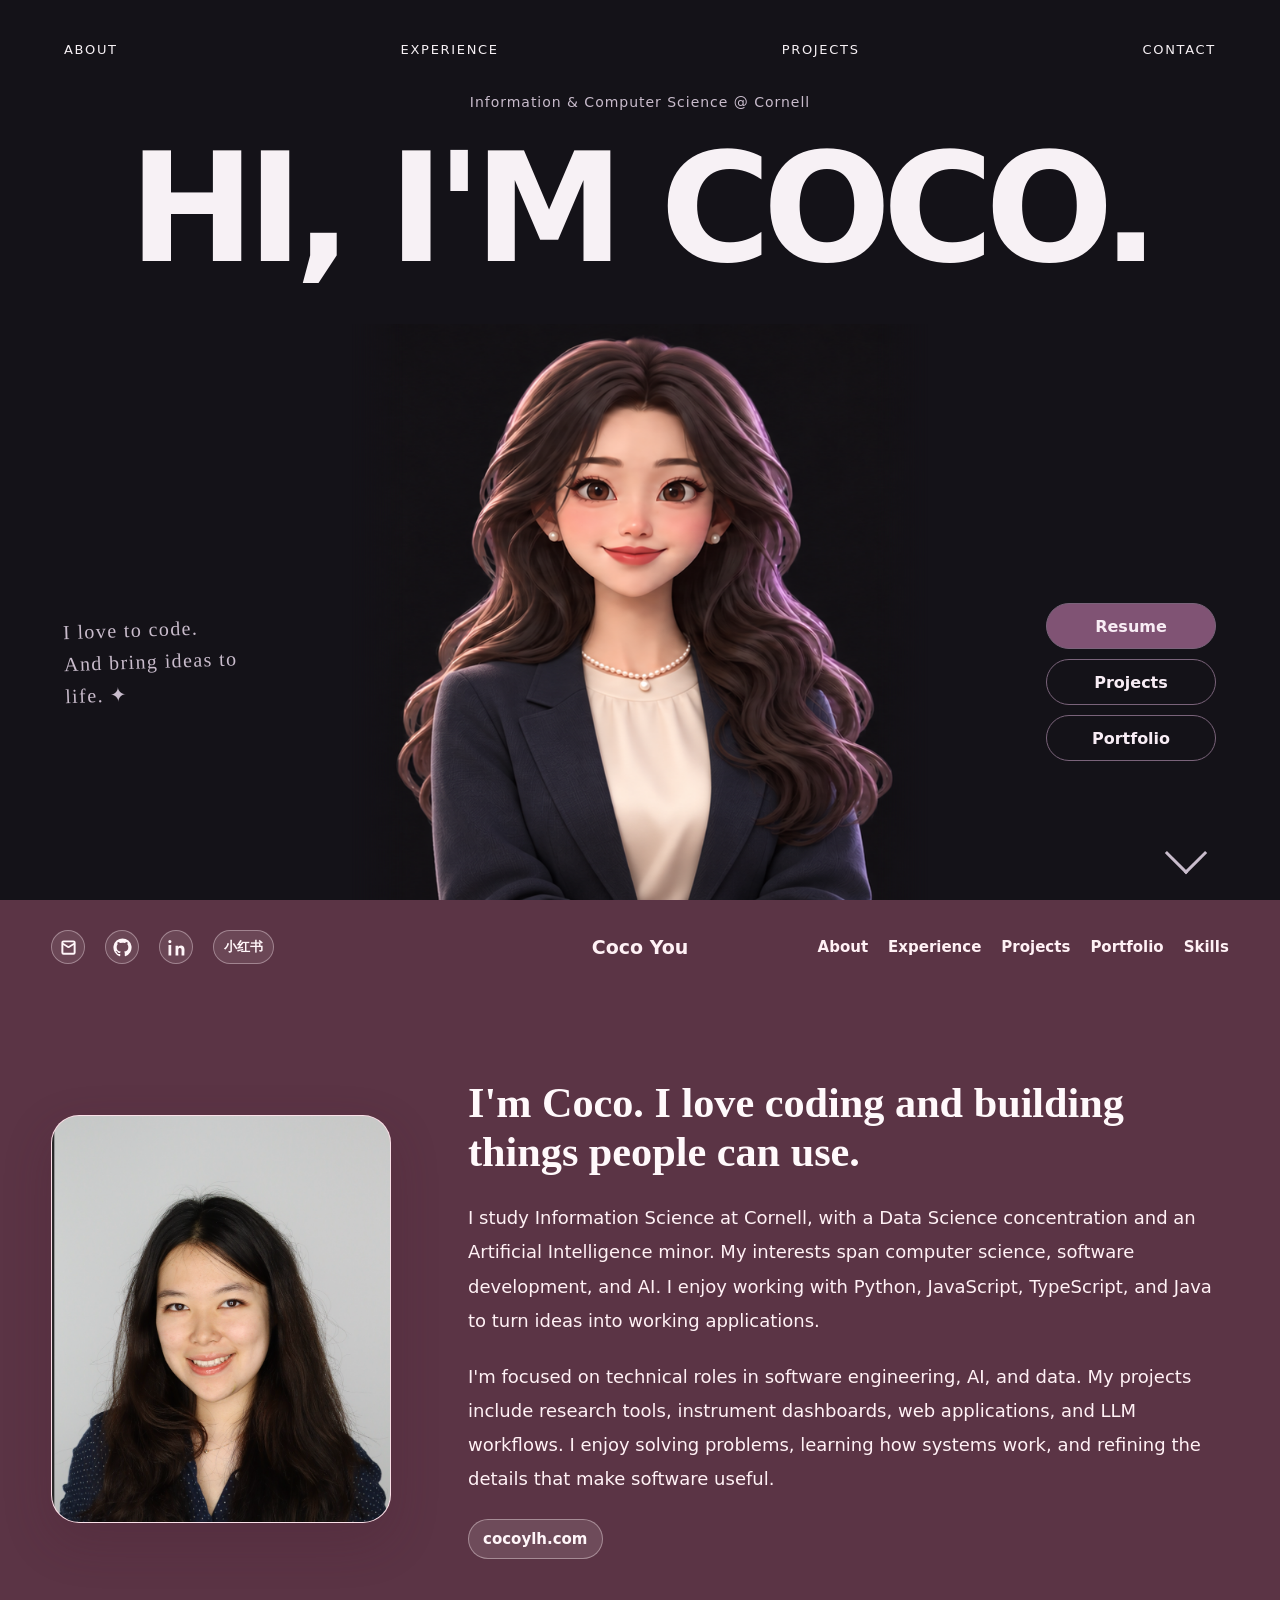
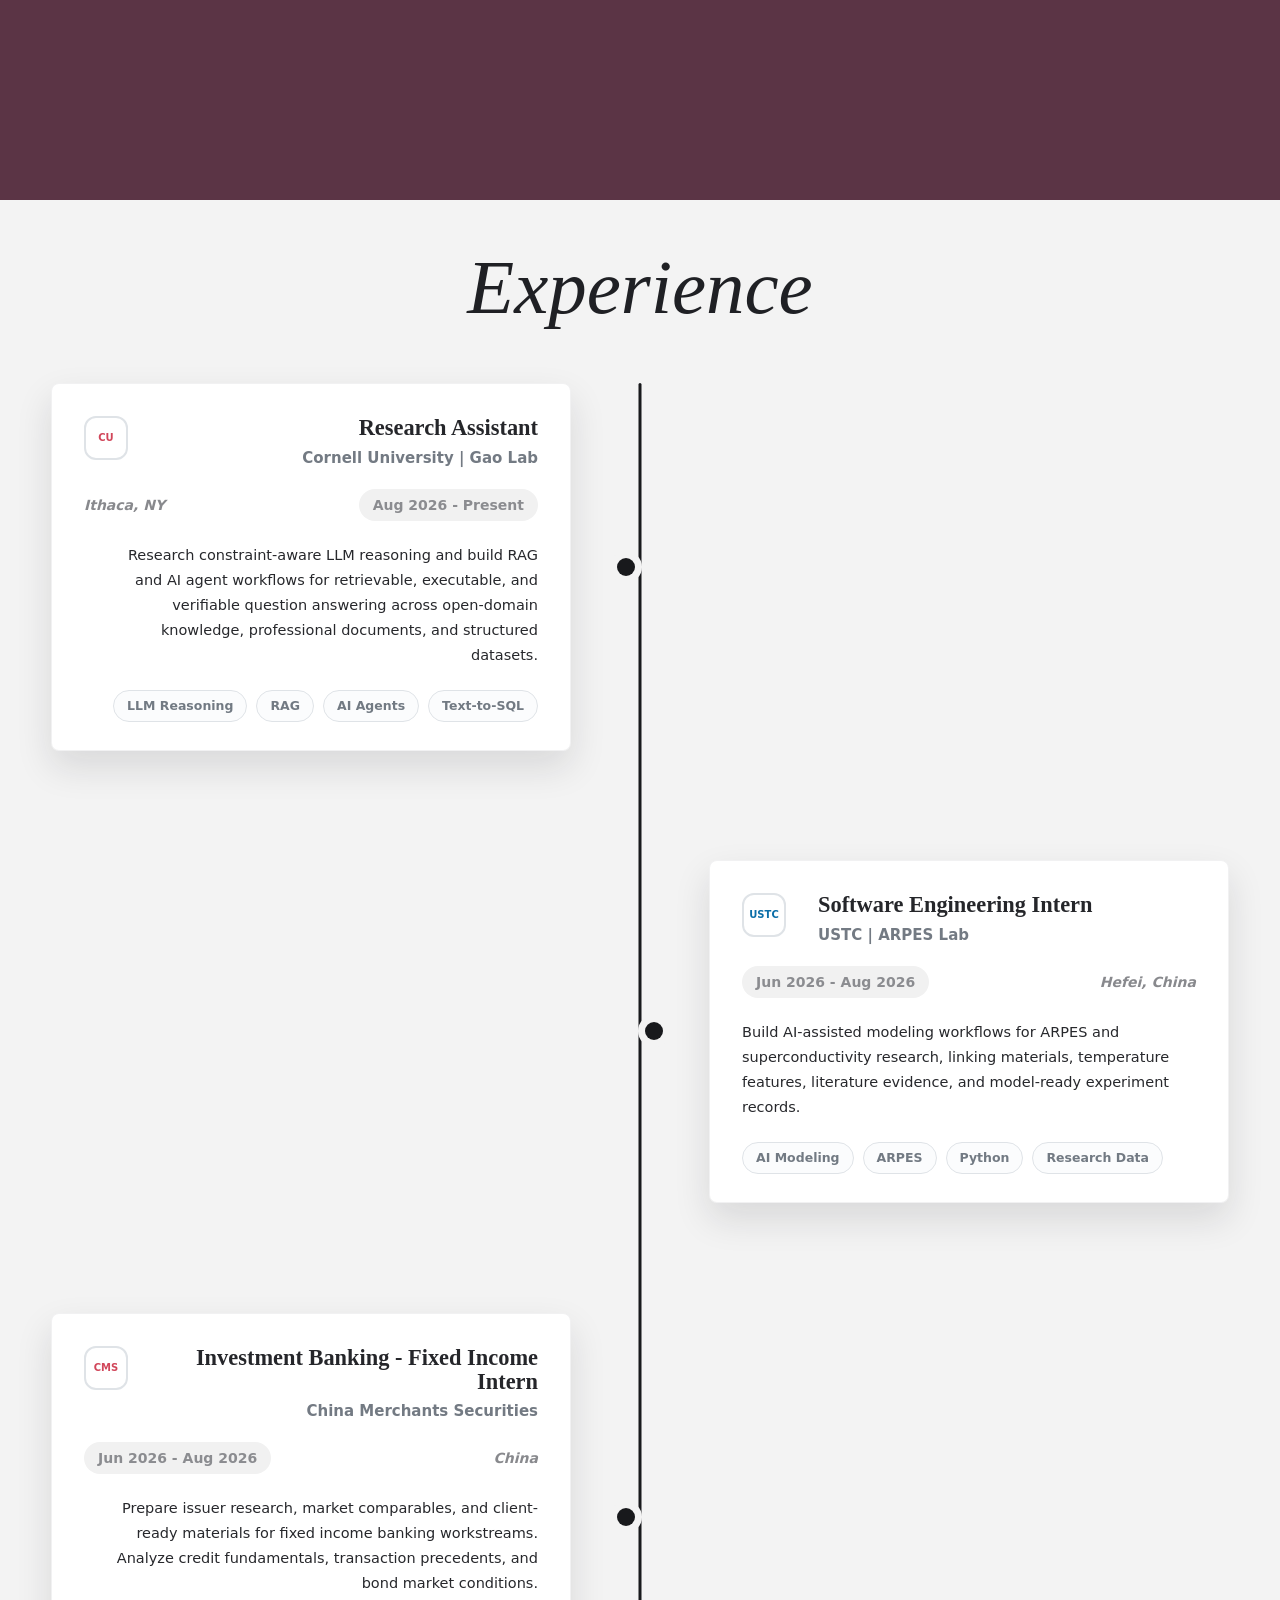
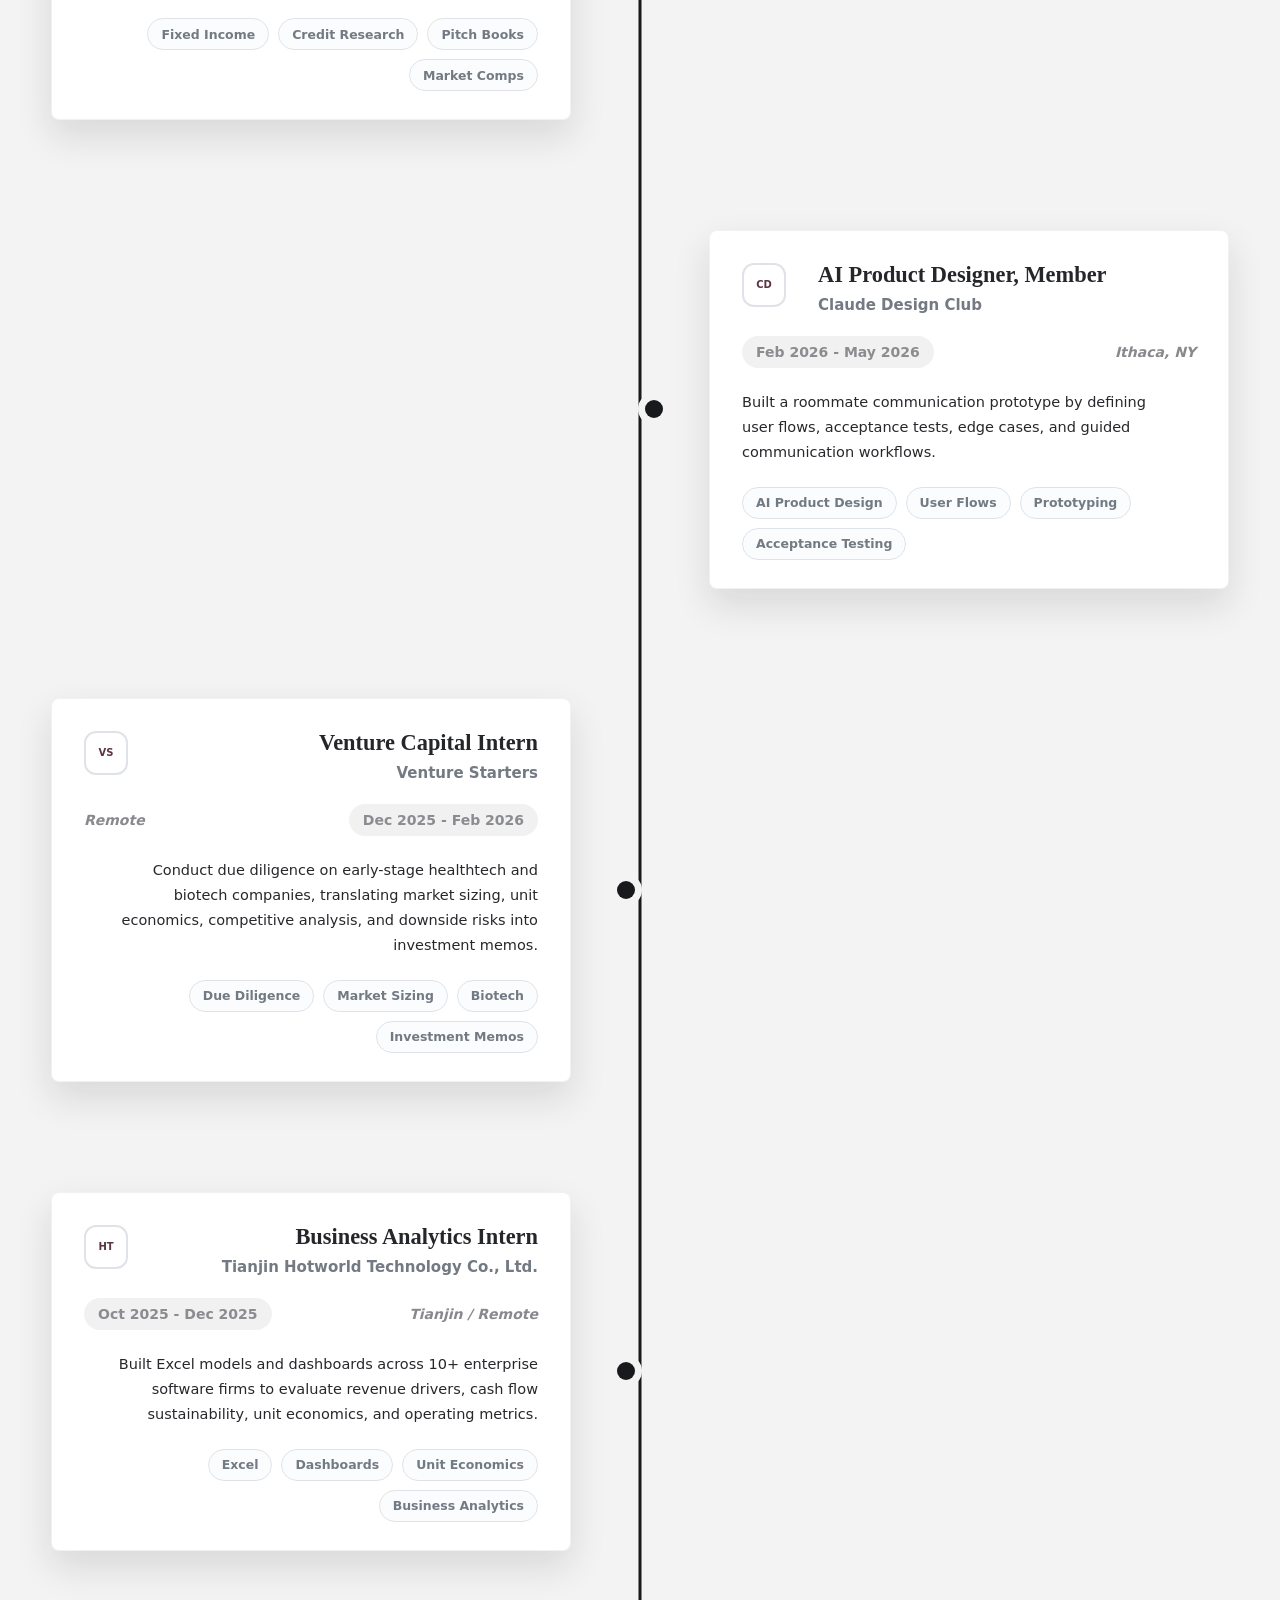
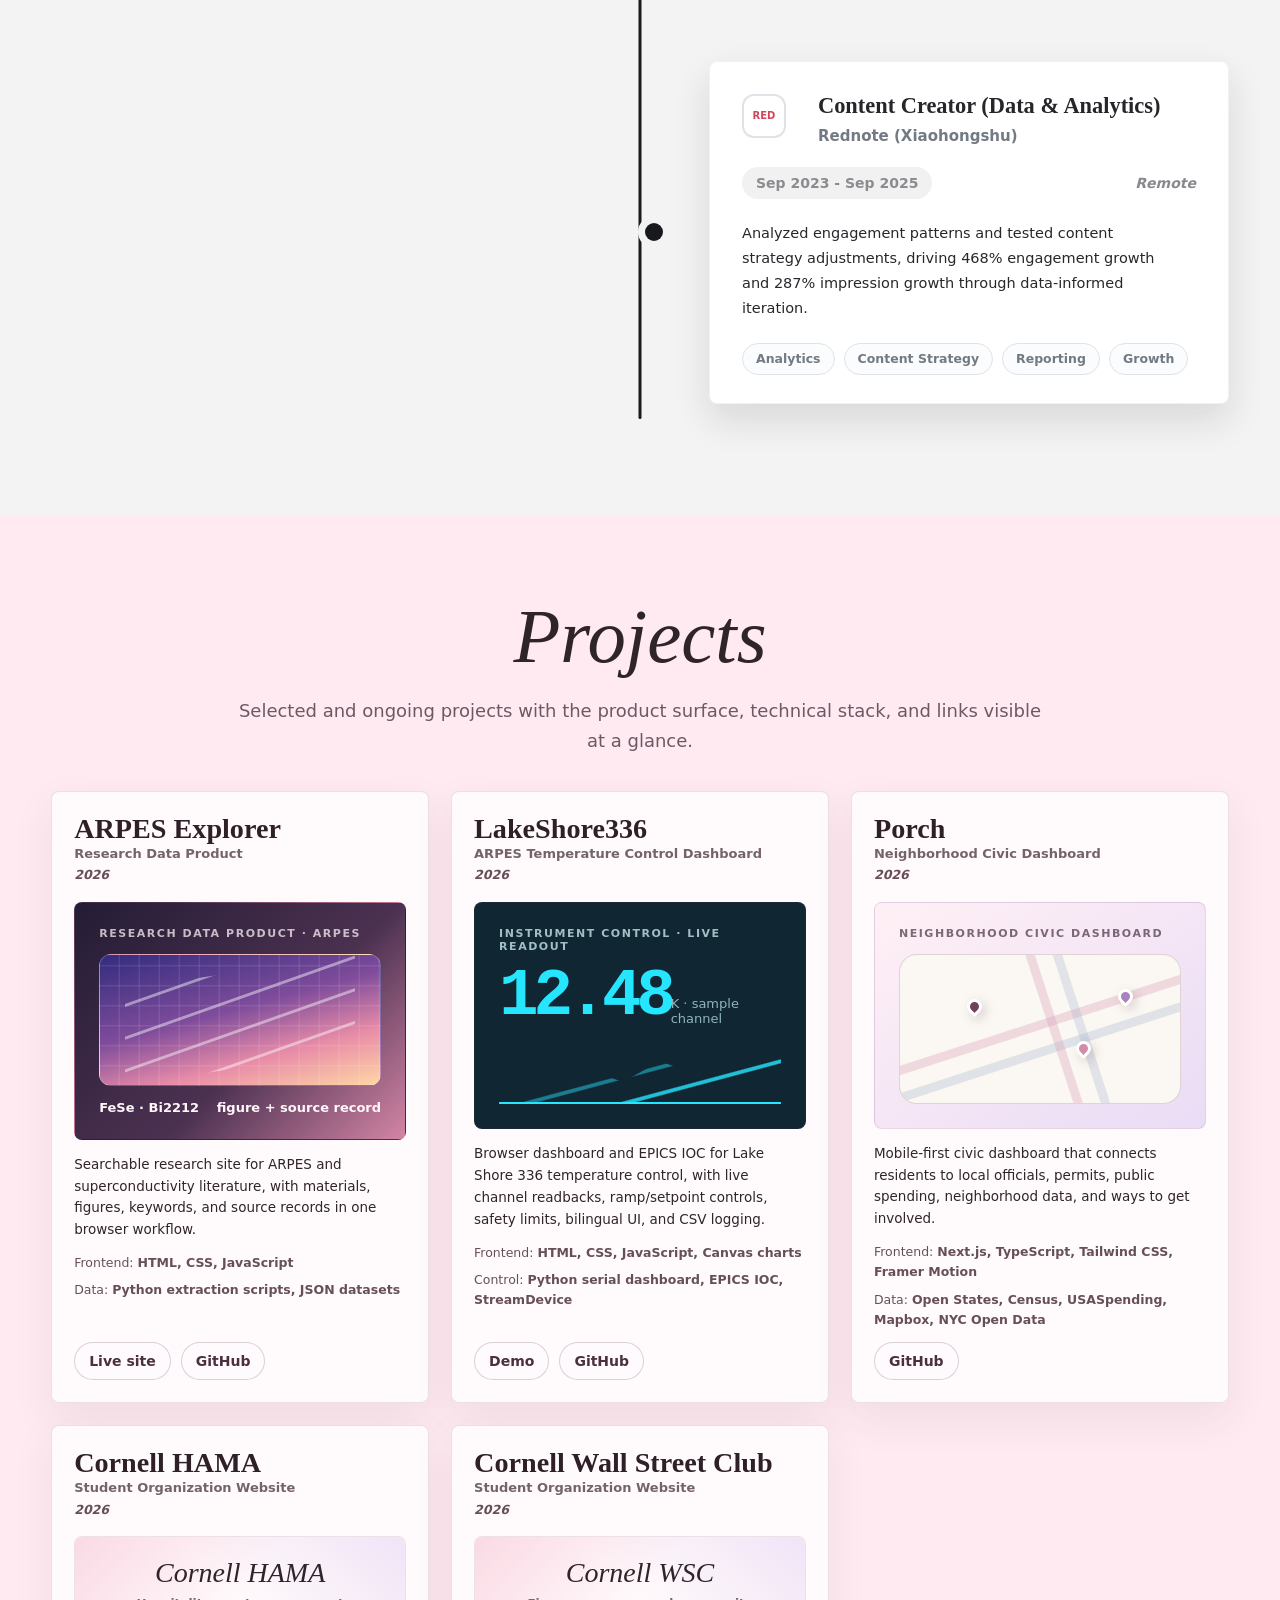
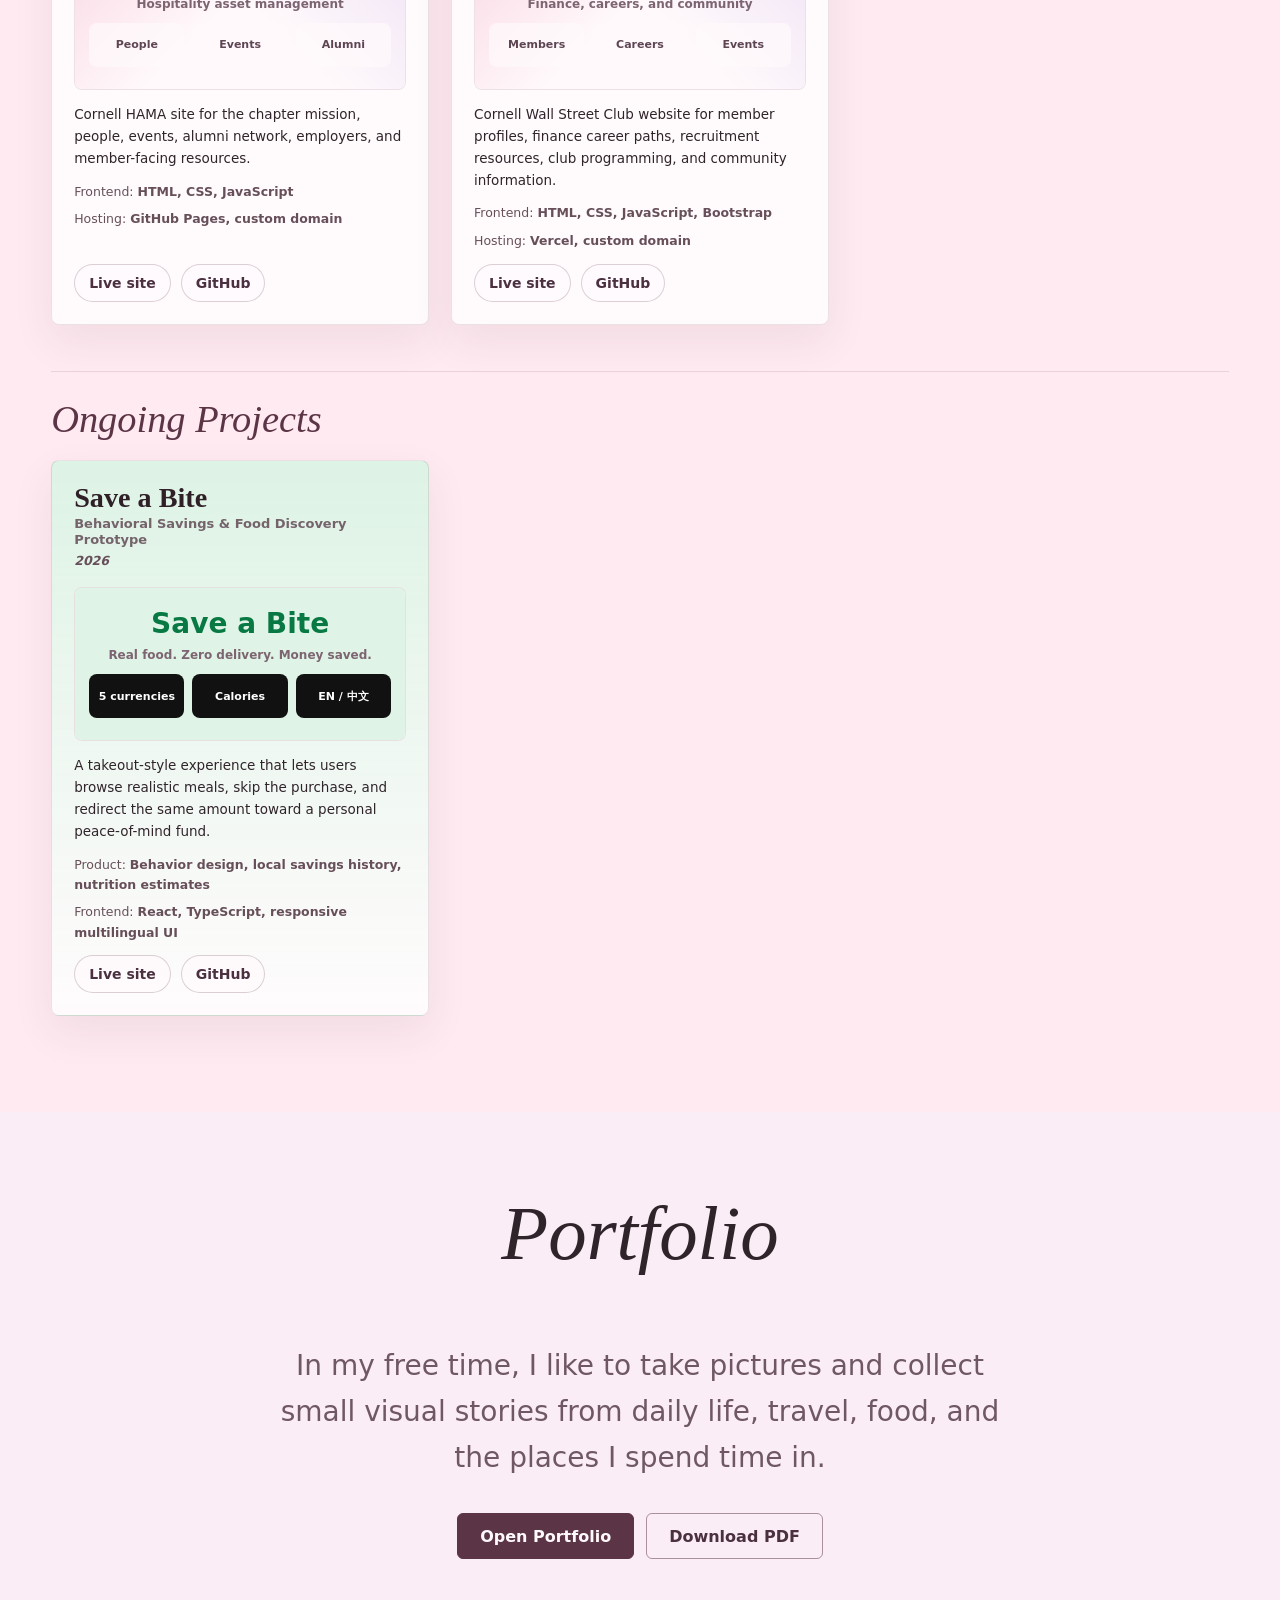
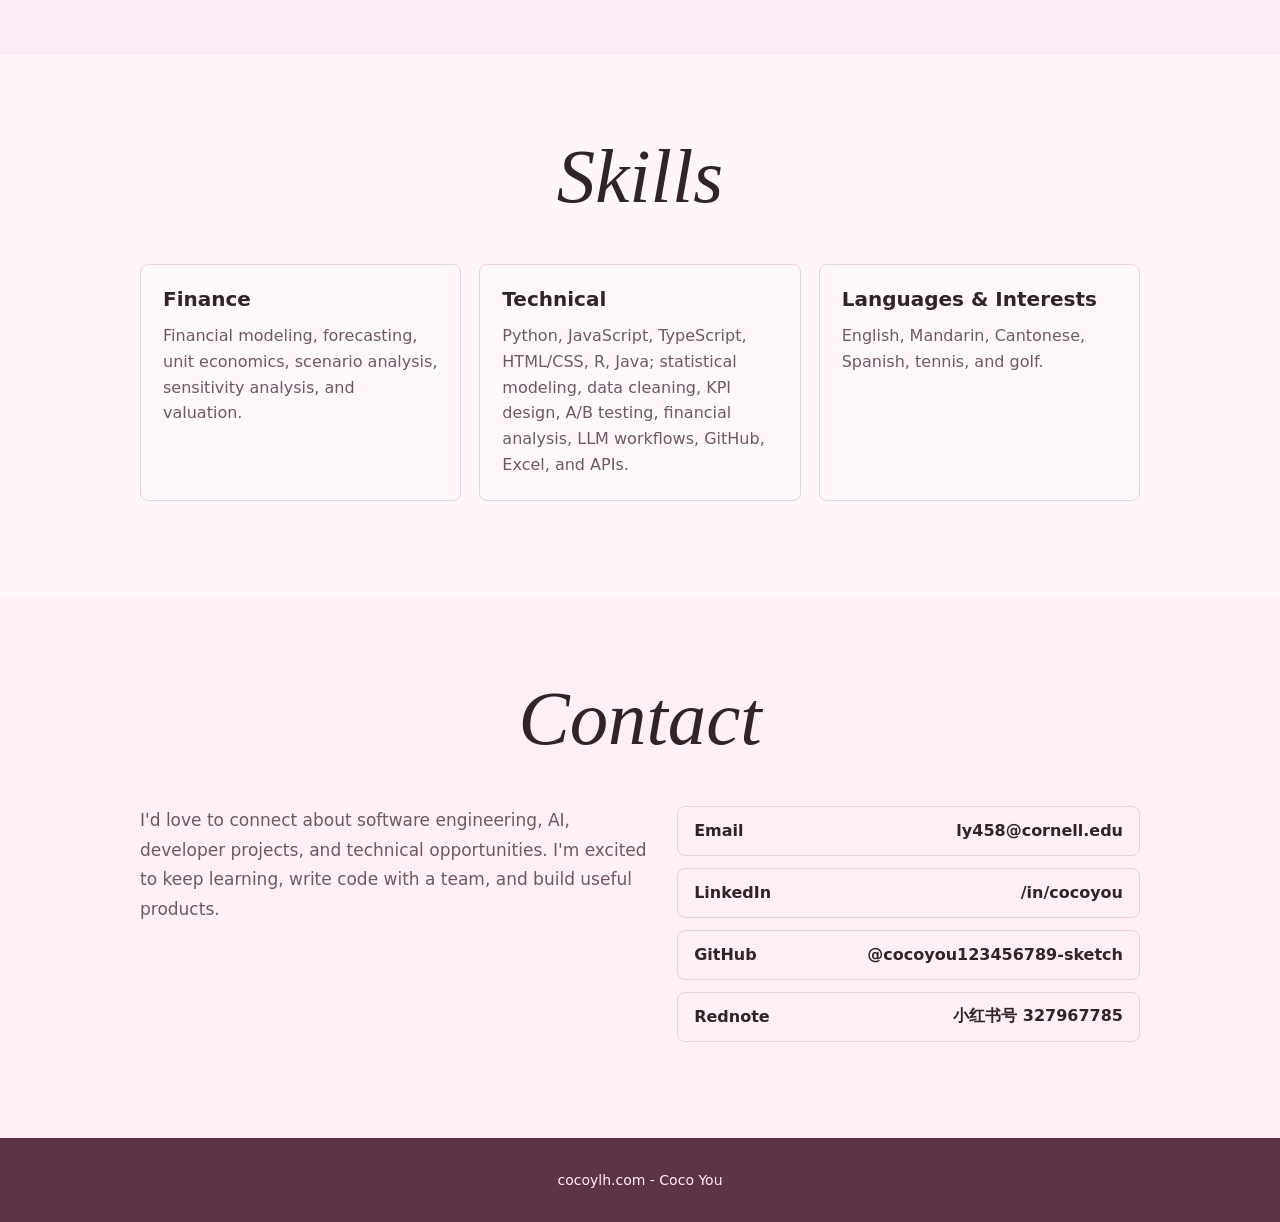
==== commit d0f870c3: "Add nine-direction cursor-following avatar" ====
--- a/index.html
+++ b/index.html
@@ -1661,27 +1661,38 @@
         margin: 0 auto;
       }
     }
-    .hero { min-height: 720px; height: 100svh; display: flex; flex-direction: column; justify-content: center; padding: 92px 5vw 110px; background: #141218; color: #f7f1f5; }
+    .hero { min-height: 820px; height: 100svh; display: flex; flex-direction: column; justify-content: flex-start; padding: 32px 5vw 0; background: #141218; color: #f7f1f5; }
     .hero .floating-orb { display: none; }
-    .hero-nav { display: flex; justify-content: space-between; position: absolute; z-index: 3; top: 28px; left: 5vw; right: 5vw; font-size: 13px; letter-spacing: .13em; text-transform: uppercase; }
+    .hero-nav { width: 100%; display: flex; justify-content: space-between; position: relative; z-index: 3; padding-bottom: 26px; font-size: 13px; letter-spacing: .13em; text-transform: uppercase; }
     .hero-nav a { padding: 10px 0; }
-    .hero-content { width: min(100%, 1120px); margin: 0 auto; }
+    .hero-content { width: 100%; margin: 0; }
     .hero h1 { color: #f7f1f5; font-family: Inter, system-ui, sans-serif; font-style: normal; font-weight: 850; font-size: clamp(60px, 11.8vw, 180px); letter-spacing: -.055em; line-height: 1.08; }
-    .hero .hero-content > p { color: #c9bccc; font-size: 14px; margin: 0 0 18px; letter-spacing: .07em; }
-    .hero .button-row { position: static; width: auto; gap: 12px; margin-top: 34px; }
-    .hero .button { min-width: 132px; width: auto; color: #f8edf5; border-color: #7a637a; border-radius: 30px; }
+    .hero .hero-content > p { color: #c9bccc; font-size: 14px; margin: 0 0 16px; letter-spacing: .07em; }
+    .hero .button-row { position: absolute; top: 510px; right: 0; width: 170px; gap: 10px; }
+    .hero .button { min-width: 0; width: 100%; color: #f8edf5; border-color: #7a637a; border-radius: 30px; }
     .hero .button.primary { background: #805374; }
-    .hero p.hero-signoff { position: static; max-width: none; margin-top: 28px; text-align: center; line-height: 1.5; font-size: 18px; }
+    .hero p.hero-signoff { position: absolute; top: 520px; left: 0; max-width: 190px; margin-top: 0; text-align: left; line-height: 1.6; font-size: 20px; }
+    .cursor-companion { display: block; position: absolute; z-index: 1; left: 50%; bottom: 0; width: min(64vh, 620px, 68vw); aspect-ratio: 1; transform: translateX(-50%); pointer-events: none; }
+    .companion-portrait { position: relative; width: 100%; height: 100%; overflow: hidden; mask-image: linear-gradient(to right, transparent, black 9%, black 91%, transparent); }
+    .avatar-frame { position: absolute; inset: 0; background-position: 50% 0; background-size: 300% 100%; background-repeat: no-repeat; opacity: 0; transform: scale(1.006); transition: opacity 210ms cubic-bezier(.4, 0, .2, 1), transform 260ms ease; }
+    .avatar-frame[data-row="up"] { background-image: url('assets/coco-turn-professional-up.png'); }
+    .avatar-frame[data-row="level"] { background-image: url('assets/coco-turn-professional.png'); }
+    .avatar-frame[data-row="down"] { background-image: url('assets/coco-turn-professional-down.png'); }
+    .avatar-frame[data-column="left"] { background-position-x: 0%; }
+    .avatar-frame[data-column="right"] { background-position-x: 100%; }
+    .avatar-frame.is-active { opacity: 1; transform: scale(1); }
     .hero .arrow { z-index: 4; left: auto; right: 5vw; border-color: #c9bccc; }
     @media (max-width: 760px) {
-      .hero { min-height: 650px; height: 100svh; padding: 90px 6vw 100px; }
+      .hero { min-height: 760px; height: 100svh; padding: 20px 6vw 0; }
       .hero-nav { font-size: 10px; letter-spacing: .04em; }
       .hero h1 { font-size: 14vw; }
       .hero .hero-content > p { font-size: 11px; }
-      .hero .button-row { margin-top: 24px; }
+      .cursor-companion { width: min(100vw, 520px); }
+      .hero .button-row { position: static; width: auto; margin-top: 22px; }
       .hero .button { width: auto; padding: 0 16px; font-size: 13px; }
-      .hero p.hero-signoff { margin-top: 20px; font-size: 16px; }
-    }
+      .hero p.hero-signoff { position: static; max-width: none; margin-top: 16px; text-align: center; font-size: 16px; }
+    }
+    @media (prefers-reduced-motion: reduce) { .avatar-frame { transition: none; } }
   </style>
 </head>
 <body>
@@ -1690,6 +1701,19 @@
       <nav class="hero-nav" aria-label="Homepage navigation"><a href="#about">About</a><a href="#experience">Experience</a><a href="#projects">Projects</a><a href="#contact">Contact</a></nav>
       <div class="floating-orb ring-orb" aria-label="Decorative circle" role="img"></div>
       <div class="floating-orb solid-orb" aria-label="Decorative circle" role="img"></div>
+      <div class="cursor-companion" aria-hidden="true">
+        <div class="companion-portrait">
+          <div class="avatar-frame" data-row="up" data-column="left"></div>
+          <div class="avatar-frame" data-row="up" data-column="center"></div>
+          <div class="avatar-frame" data-row="up" data-column="right"></div>
+          <div class="avatar-frame" data-row="level" data-column="left"></div>
+          <div class="avatar-frame is-active" data-row="level" data-column="center"></div>
+          <div class="avatar-frame" data-row="level" data-column="right"></div>
+          <div class="avatar-frame" data-row="down" data-column="left"></div>
+          <div class="avatar-frame" data-row="down" data-column="center"></div>
+          <div class="avatar-frame" data-row="down" data-column="right"></div>
+        </div>
+      </div>
       <div class="hero-content">
         <p>Information &amp; Computer Science @ Cornell</p>
         <h1>HI, I'M COCO.</h1>
@@ -2133,6 +2157,60 @@
       }
     }
 
+    const companion = document.querySelector(".cursor-companion");
+    const hero = document.querySelector(".hero");
+    const precisePointer = window.matchMedia("(pointer: fine) and (prefers-reduced-motion: no-preference)");
+    if (companion && hero && precisePointer.matches) {
+      const images = companion.querySelectorAll(".avatar-frame");
+      let targetX = 0;
+      let targetY = 0;
+      let gazeX = 0;
+      let gazeY = 0;
+      let frame = 0;
+      let previousTime = 0;
+      let activeView = "level-center";
+
+      const columnFor = (value) => value < -0.28 ? "left" : value > 0.28 ? "right" : "center";
+      const rowFor = (value) => value < -0.28 ? "up" : value > 0.28 ? "down" : "level";
+
+      const showView = (view) => {
+        if (view === activeView) return;
+        activeView = view;
+        images.forEach((image) => {
+          image.classList.toggle("is-active", `${image.dataset.row}-${image.dataset.column}` === view);
+        });
+      };
+
+      const animateGaze = (time) => {
+        const elapsed = Math.min(time - previousTime || 16, 50);
+        previousTime = time;
+        const damping = 1 - Math.exp(-elapsed / 115);
+        gazeX += (targetX - gazeX) * damping;
+        gazeY += (targetY - gazeY) * damping;
+        showView(`${rowFor(gazeY)}-${columnFor(gazeX)}`);
+        if (Math.abs(targetX - gazeX) + Math.abs(targetY - gazeY) > 0.002) {
+          frame = requestAnimationFrame(animateGaze);
+        } else {
+          frame = 0;
+        }
+      };
+
+      const follow = (x, y) => {
+        targetX = Math.max(-1, Math.min(1, x));
+        targetY = Math.max(-1, Math.min(1, y));
+        if (!frame) {
+          previousTime = performance.now();
+          frame = requestAnimationFrame(animateGaze);
+        }
+      };
+
+      hero.addEventListener("pointermove", (event) => {
+        follow((event.clientX / window.innerWidth - 0.5) * 2, (event.clientY / window.innerHeight - 0.5) * 2);
+      }, { passive: true });
+      hero.addEventListener("pointerleave", () => follow(0, 0));
+      window.addEventListener("blur", () => follow(0, 0));
+    }
+
   </script>
 </body>
 </html>
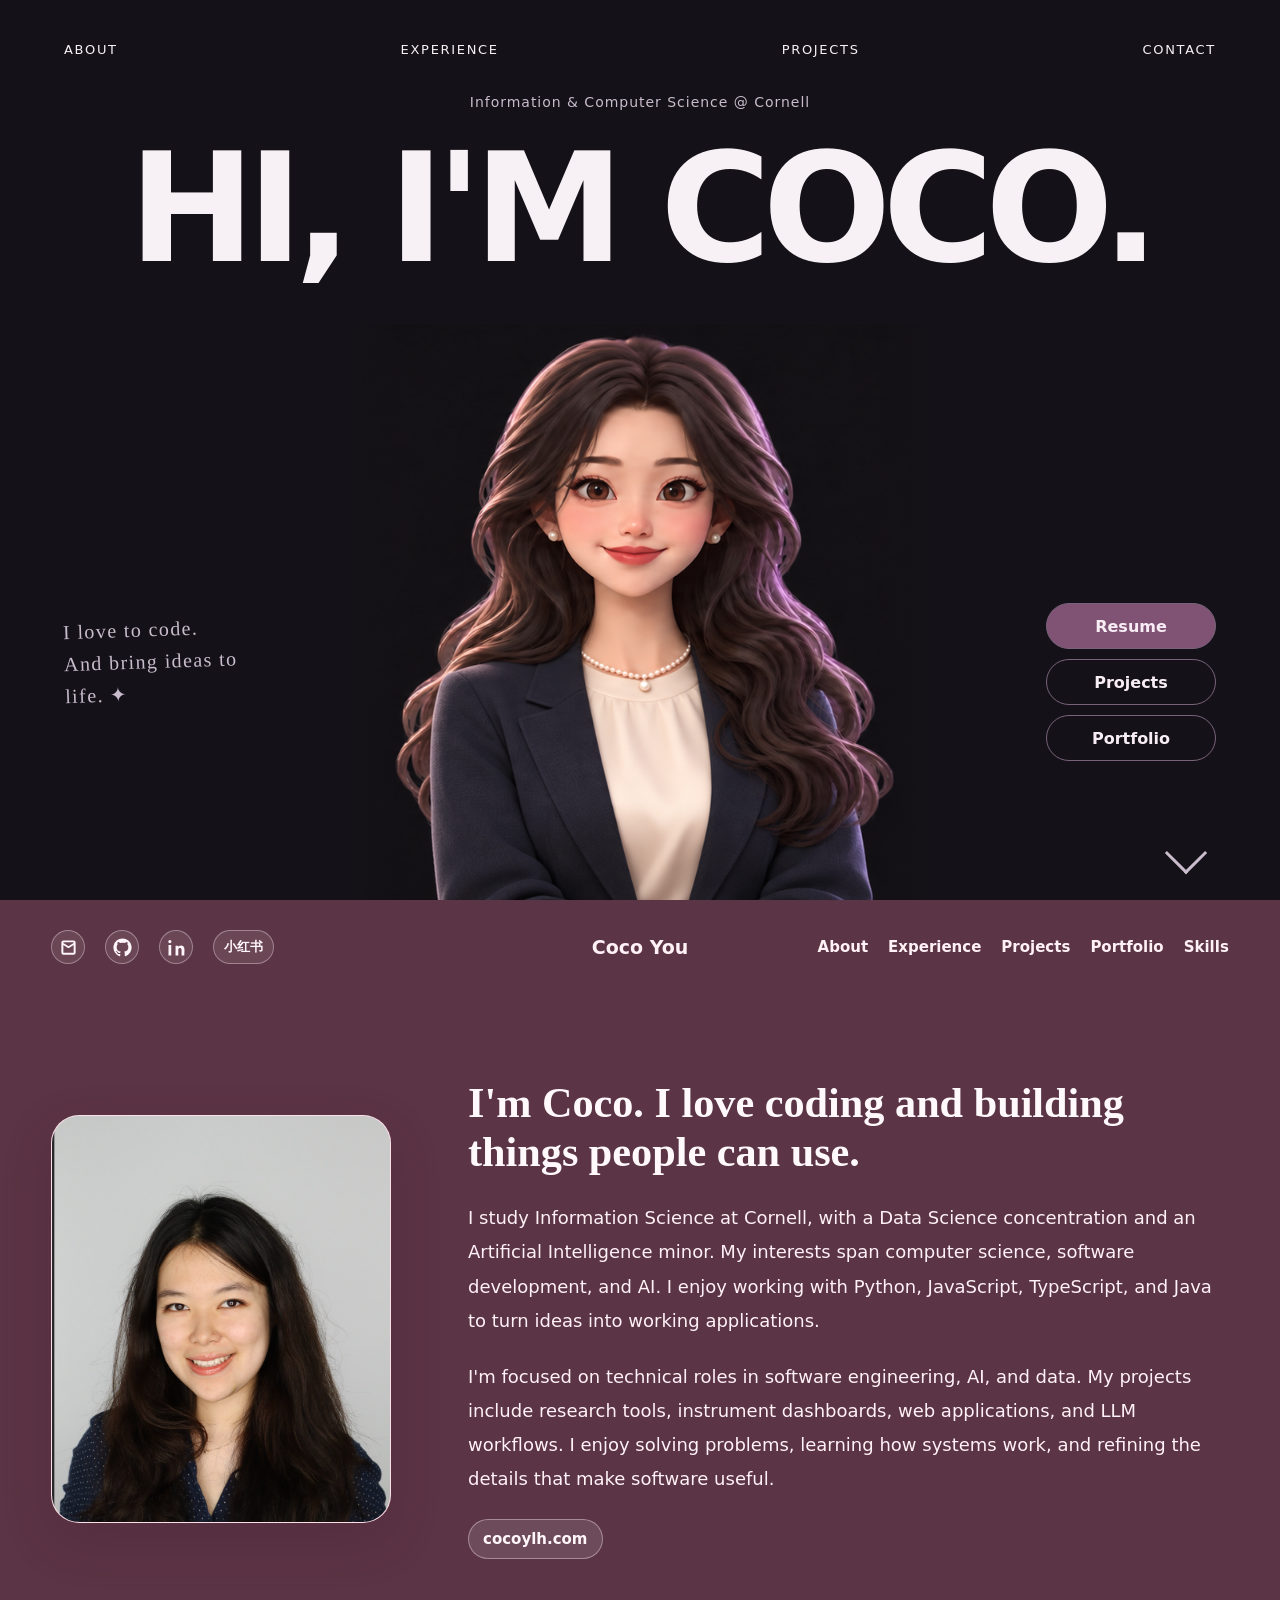
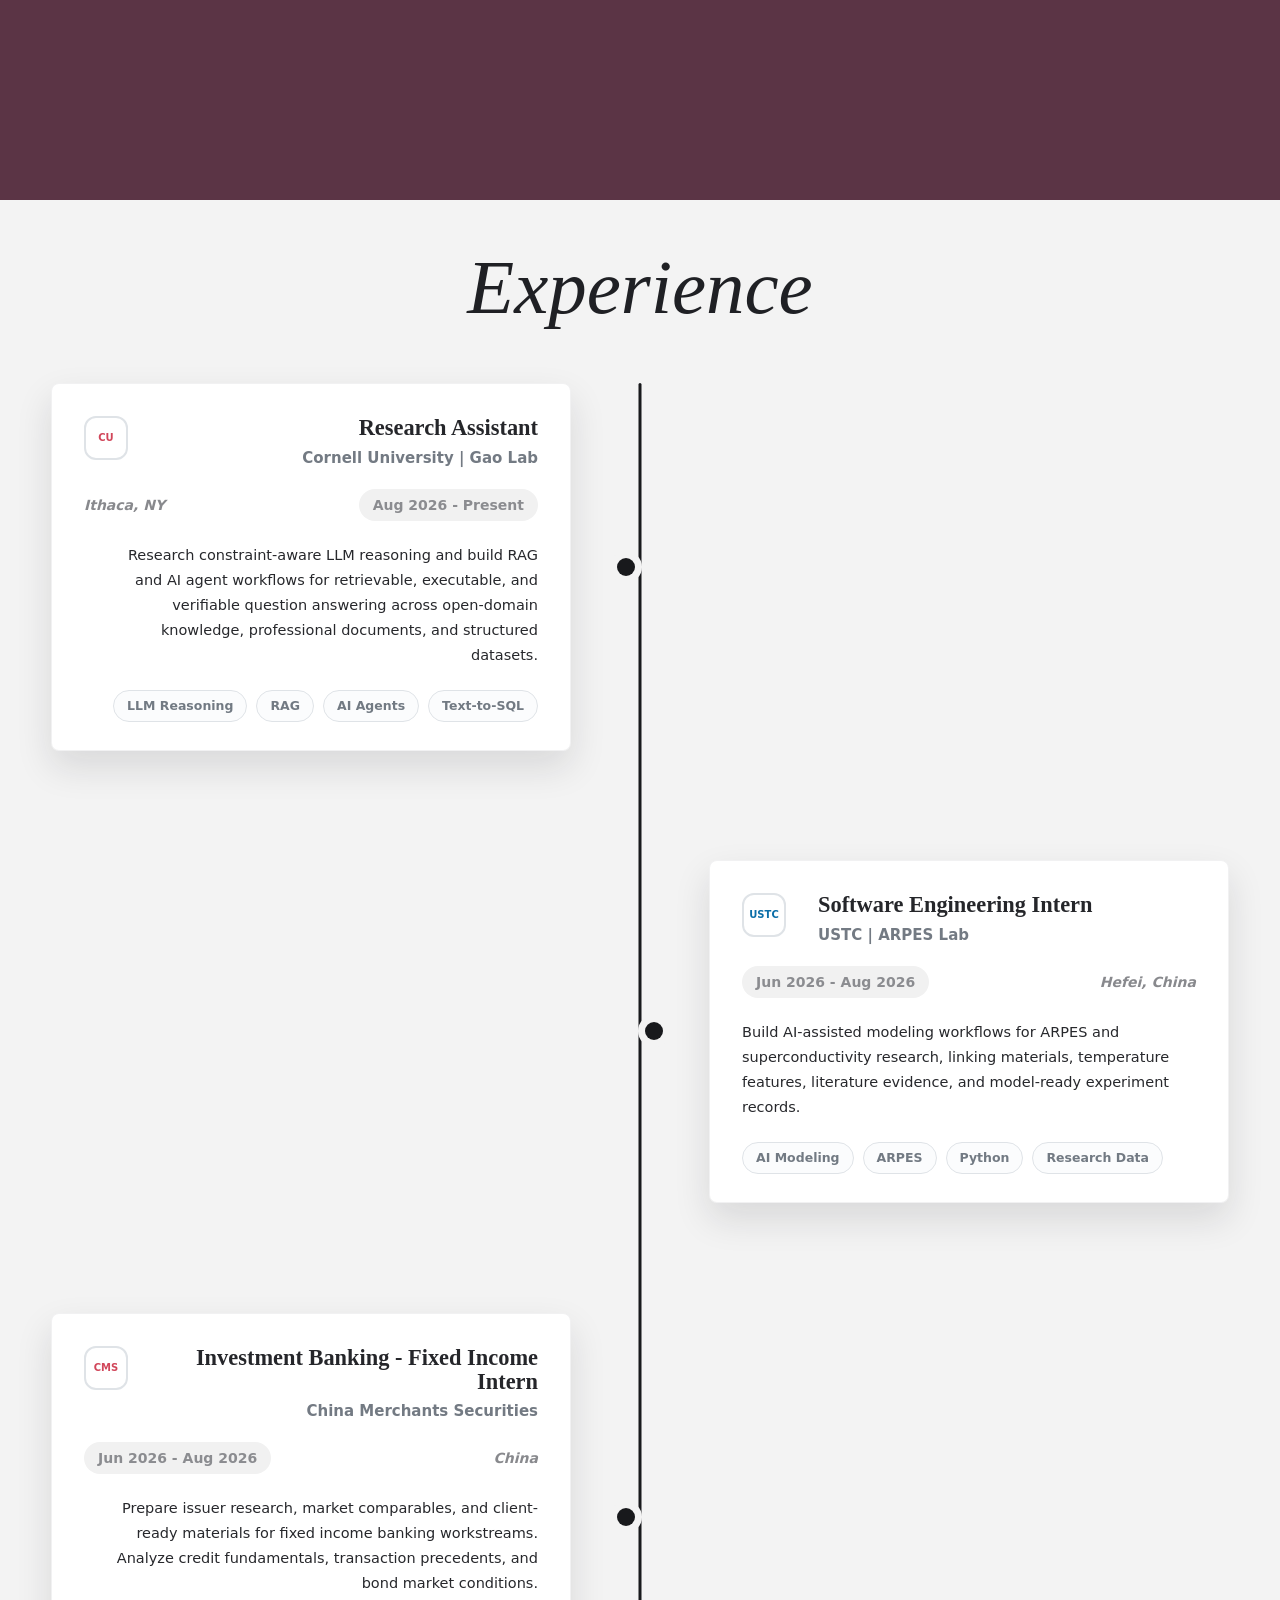
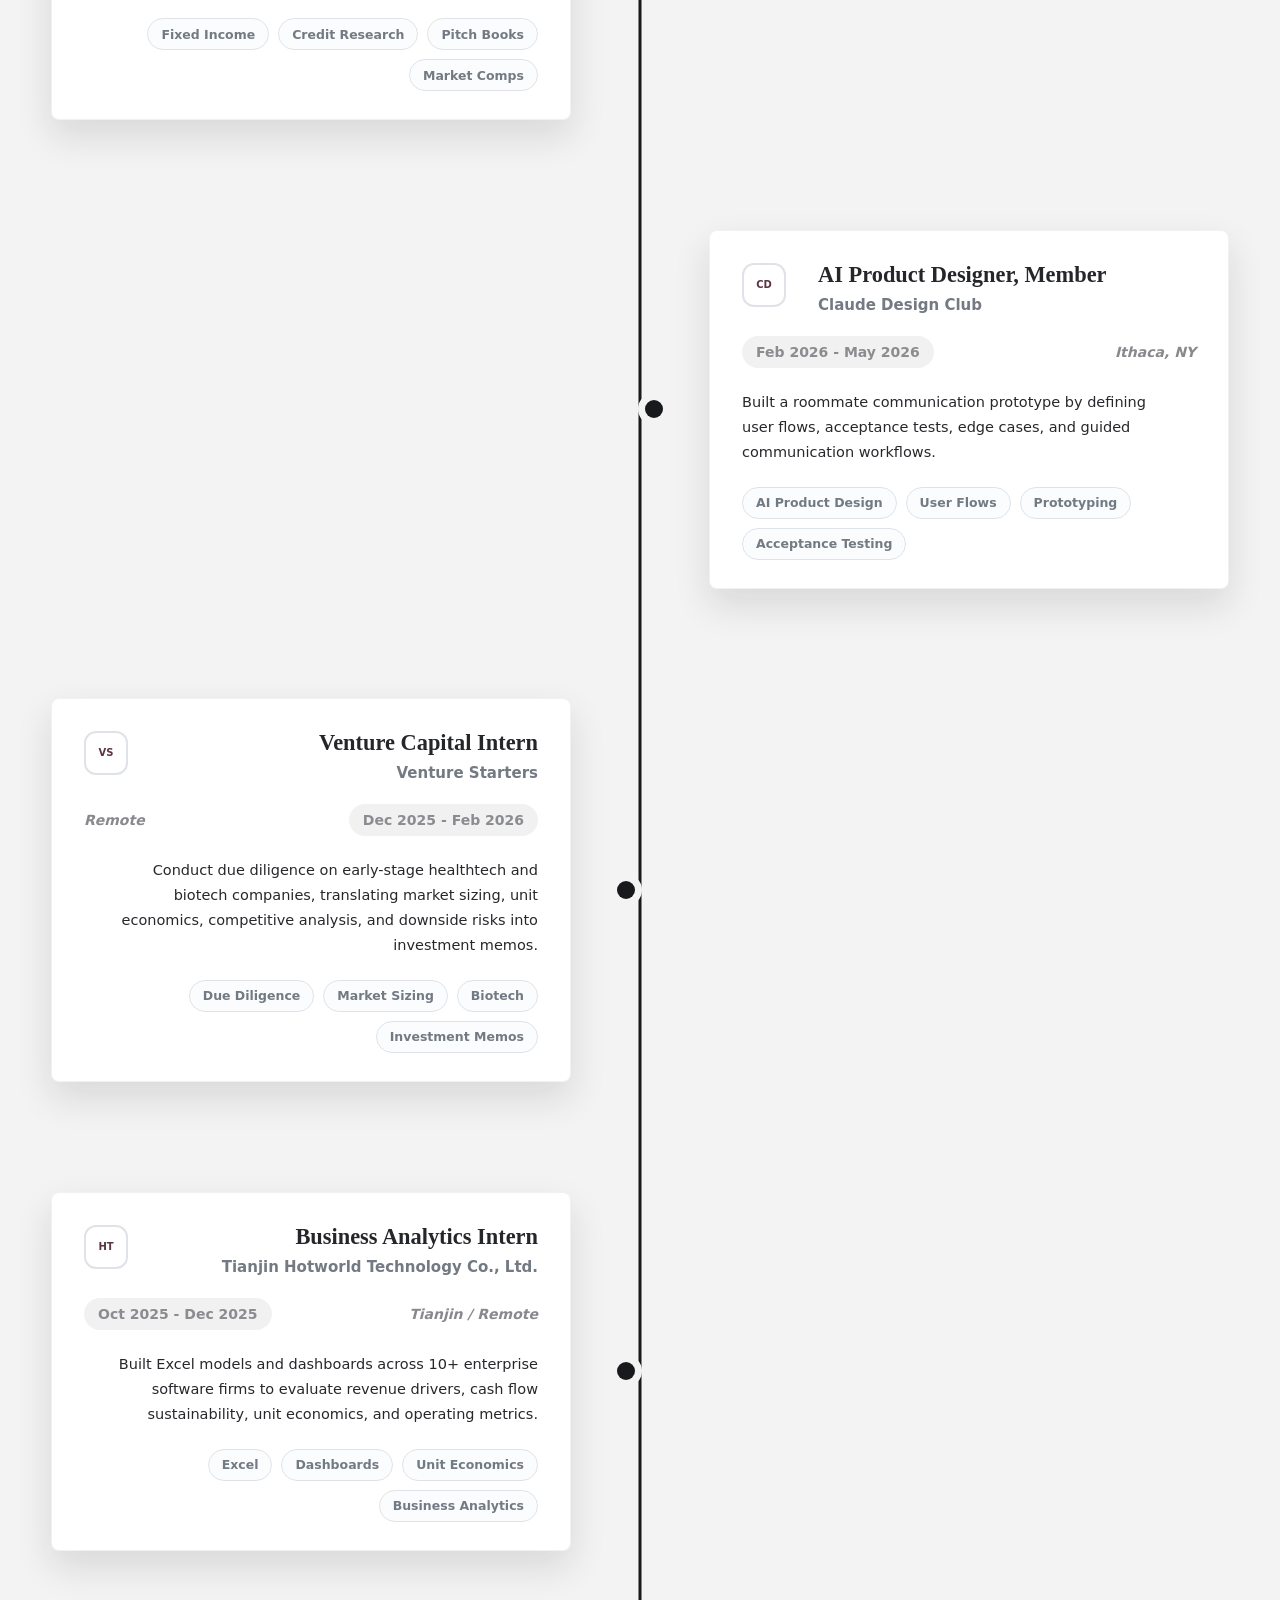
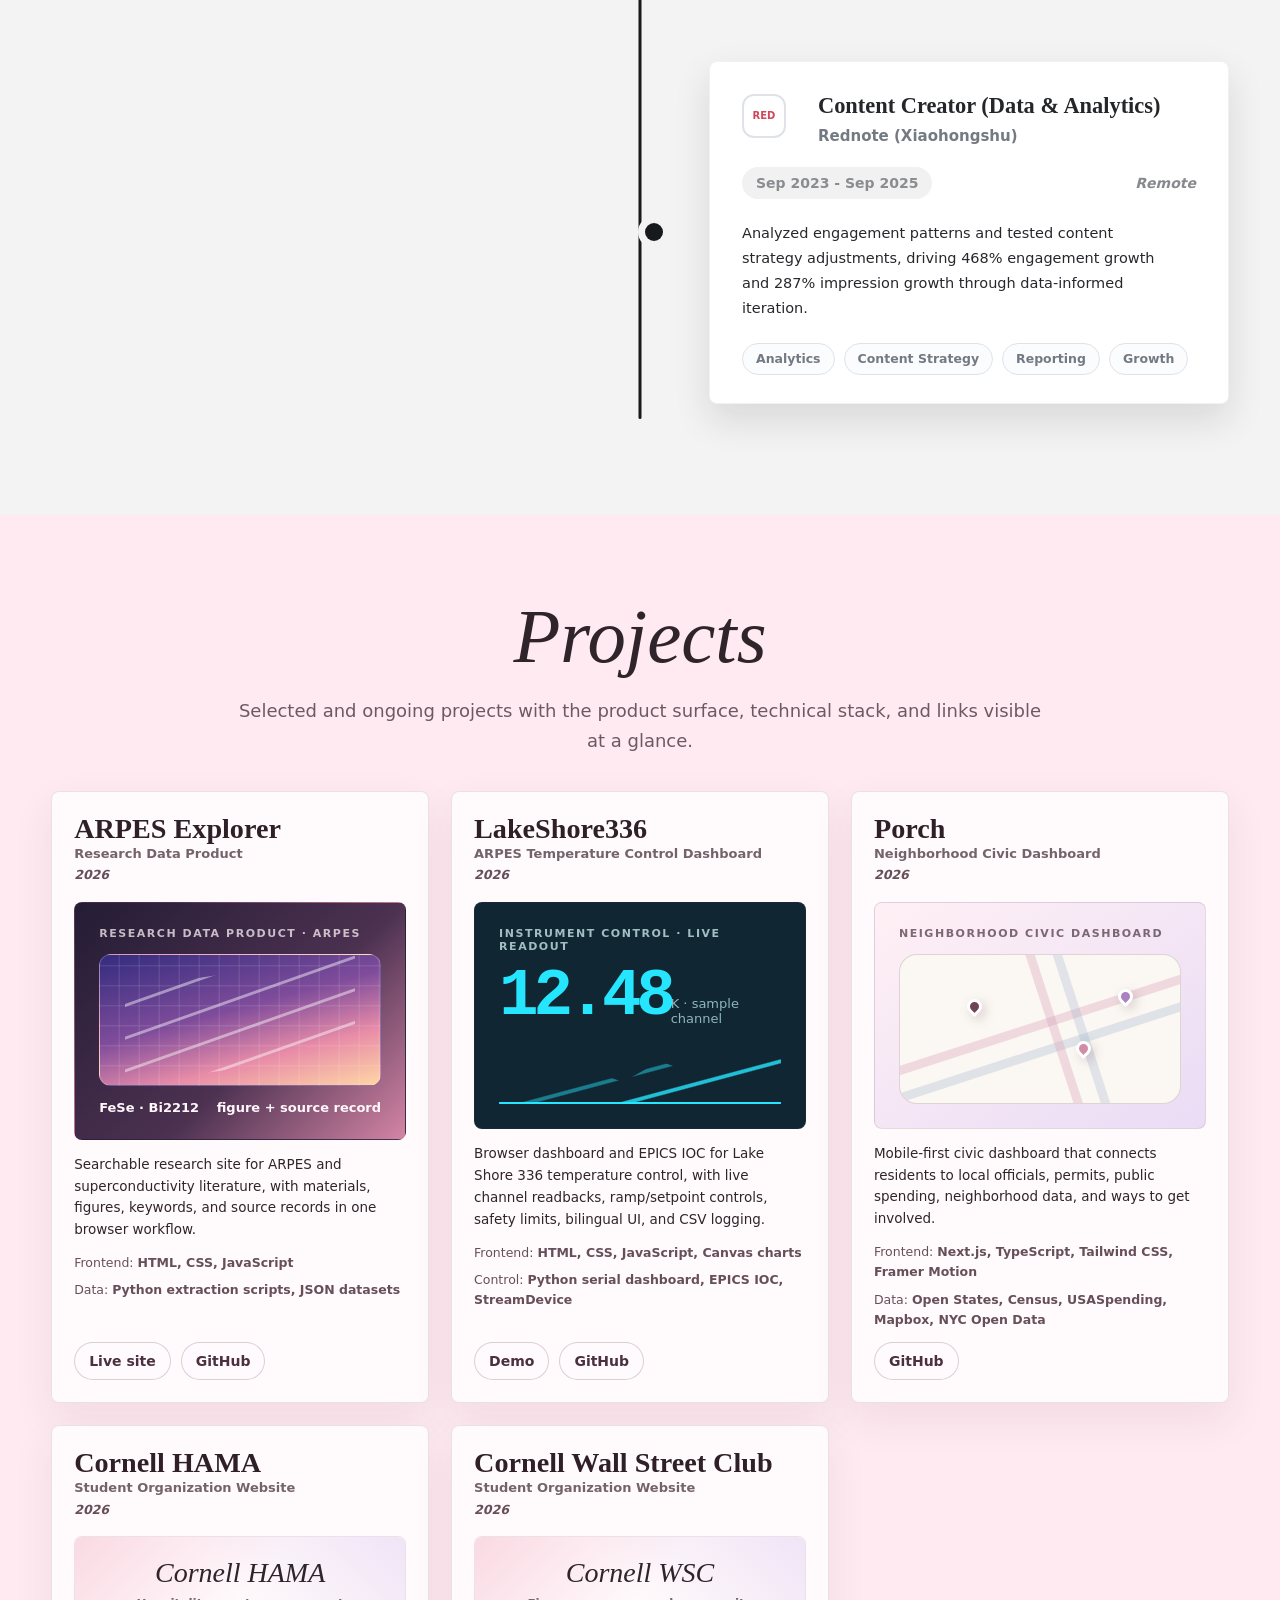
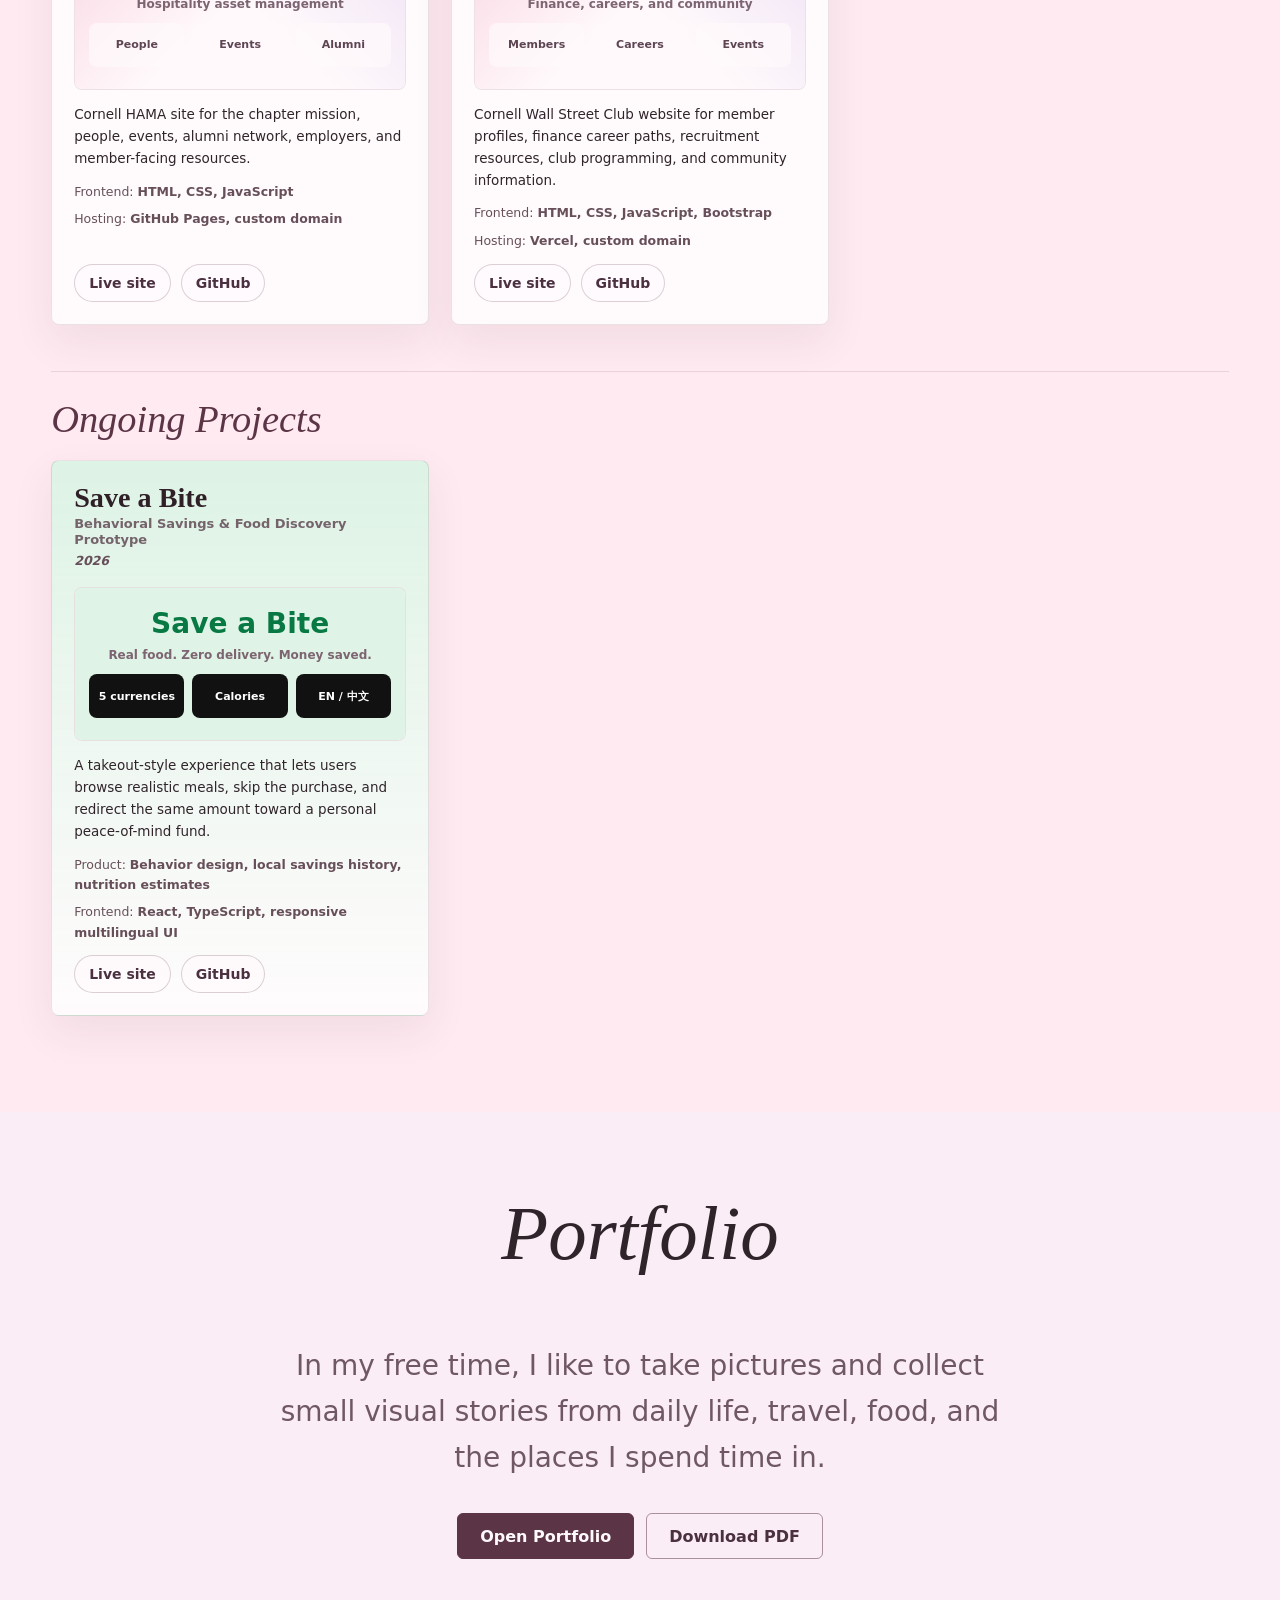
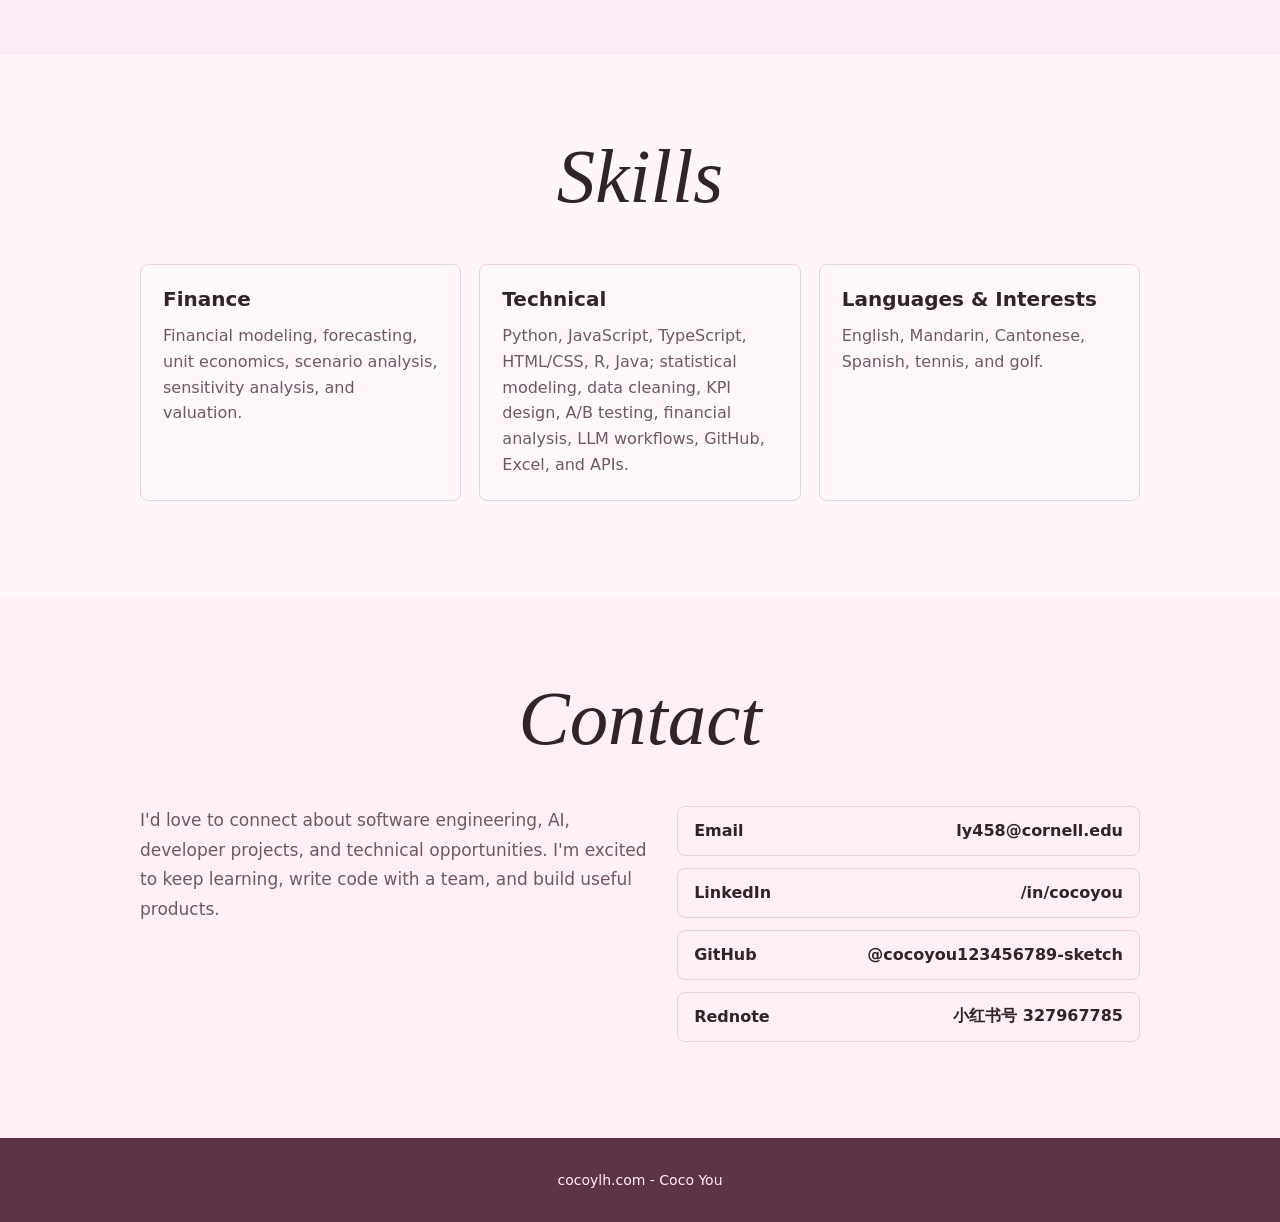
==== commit 0415d07d: "Smooth avatar gaze tracking" ====
--- a/index.html
+++ b/index.html
@@ -1673,14 +1673,14 @@
     .hero .button.primary { background: #805374; }
     .hero p.hero-signoff { position: absolute; top: 520px; left: 0; max-width: 190px; margin-top: 0; text-align: left; line-height: 1.6; font-size: 20px; }
     .cursor-companion { display: block; position: absolute; z-index: 1; left: 50%; bottom: 0; width: min(64vh, 620px, 68vw); aspect-ratio: 1; transform: translateX(-50%); pointer-events: none; }
-    .companion-portrait { position: relative; width: 100%; height: 100%; overflow: hidden; mask-image: linear-gradient(to right, transparent, black 9%, black 91%, transparent); }
-    .avatar-frame { position: absolute; inset: 0; background-position: 50% 0; background-size: 300% 100%; background-repeat: no-repeat; opacity: 0; transform: scale(1.006); transition: opacity 210ms cubic-bezier(.4, 0, .2, 1), transform 260ms ease; }
+    .companion-portrait { position: relative; width: 100%; height: 100%; overflow: hidden; mask-image: linear-gradient(to right, transparent, black 9%, black 91%, transparent); will-change: transform; }
+    .avatar-frame { position: absolute; inset: 0; background-position: 50% 0; background-size: 300% 100%; background-repeat: no-repeat; opacity: 0; transform: scale(1.004); transition: opacity 110ms ease-out; will-change: opacity; }
     .avatar-frame[data-row="up"] { background-image: url('assets/coco-turn-professional-up.png'); }
     .avatar-frame[data-row="level"] { background-image: url('assets/coco-turn-professional.png'); }
     .avatar-frame[data-row="down"] { background-image: url('assets/coco-turn-professional-down.png'); }
     .avatar-frame[data-column="left"] { background-position-x: 0%; }
     .avatar-frame[data-column="right"] { background-position-x: 100%; }
-    .avatar-frame.is-active { opacity: 1; transform: scale(1); }
+    .avatar-frame.is-active { opacity: 1; }
     .hero .arrow { z-index: 4; left: auto; right: 5vw; border-color: #c9bccc; }
     @media (max-width: 760px) {
       .hero { min-height: 760px; height: 100svh; padding: 20px 6vw 0; }
@@ -1692,7 +1692,7 @@
       .hero .button { width: auto; padding: 0 16px; font-size: 13px; }
       .hero p.hero-signoff { position: static; max-width: none; margin-top: 16px; text-align: center; font-size: 16px; }
     }
-    @media (prefers-reduced-motion: reduce) { .avatar-frame { transition: none; } }
+    @media (prefers-reduced-motion: reduce) { .companion-portrait { transform: none !important; } }
   </style>
 </head>
 <body>
@@ -2169,9 +2169,11 @@
       let frame = 0;
       let previousTime = 0;
       let activeView = "level-center";
-
-      const columnFor = (value) => value < -0.28 ? "left" : value > 0.28 ? "right" : "center";
-      const rowFor = (value) => value < -0.28 ? "up" : value > 0.28 ? "down" : "level";
+      const portrait = companion.querySelector(".companion-portrait");
+      const directionViews = [
+        "level-right", "down-right", "down-center", "down-left",
+        "level-left", "up-left", "up-center", "up-right"
+      ];
 
       const showView = (view) => {
         if (view === activeView) return;
@@ -2181,13 +2183,21 @@
         });
       };
 
+      const viewFor = (x, y) => {
+        if (Math.hypot(x, y) < 0.18) return "level-center";
+        const angle = Math.atan2(y, x);
+        const sector = Math.round(angle / (Math.PI / 4));
+        return directionViews[(sector + 8) % 8];
+      };
+
       const animateGaze = (time) => {
         const elapsed = Math.min(time - previousTime || 16, 50);
         previousTime = time;
         const damping = 1 - Math.exp(-elapsed / 115);
         gazeX += (targetX - gazeX) * damping;
         gazeY += (targetY - gazeY) * damping;
-        showView(`${rowFor(gazeY)}-${columnFor(gazeX)}`);
+        showView(viewFor(gazeX, gazeY));
+        portrait.style.transform = `perspective(900px) translate3d(${(gazeX * 7).toFixed(2)}px, ${(gazeY * 3).toFixed(2)}px, 0) rotateY(${(gazeX * 1.6).toFixed(2)}deg) rotateX(${(-gazeY * 1.1).toFixed(2)}deg) scale(1.006)`;
         if (Math.abs(targetX - gazeX) + Math.abs(targetY - gazeY) > 0.002) {
           frame = requestAnimationFrame(animateGaze);
         } else {
